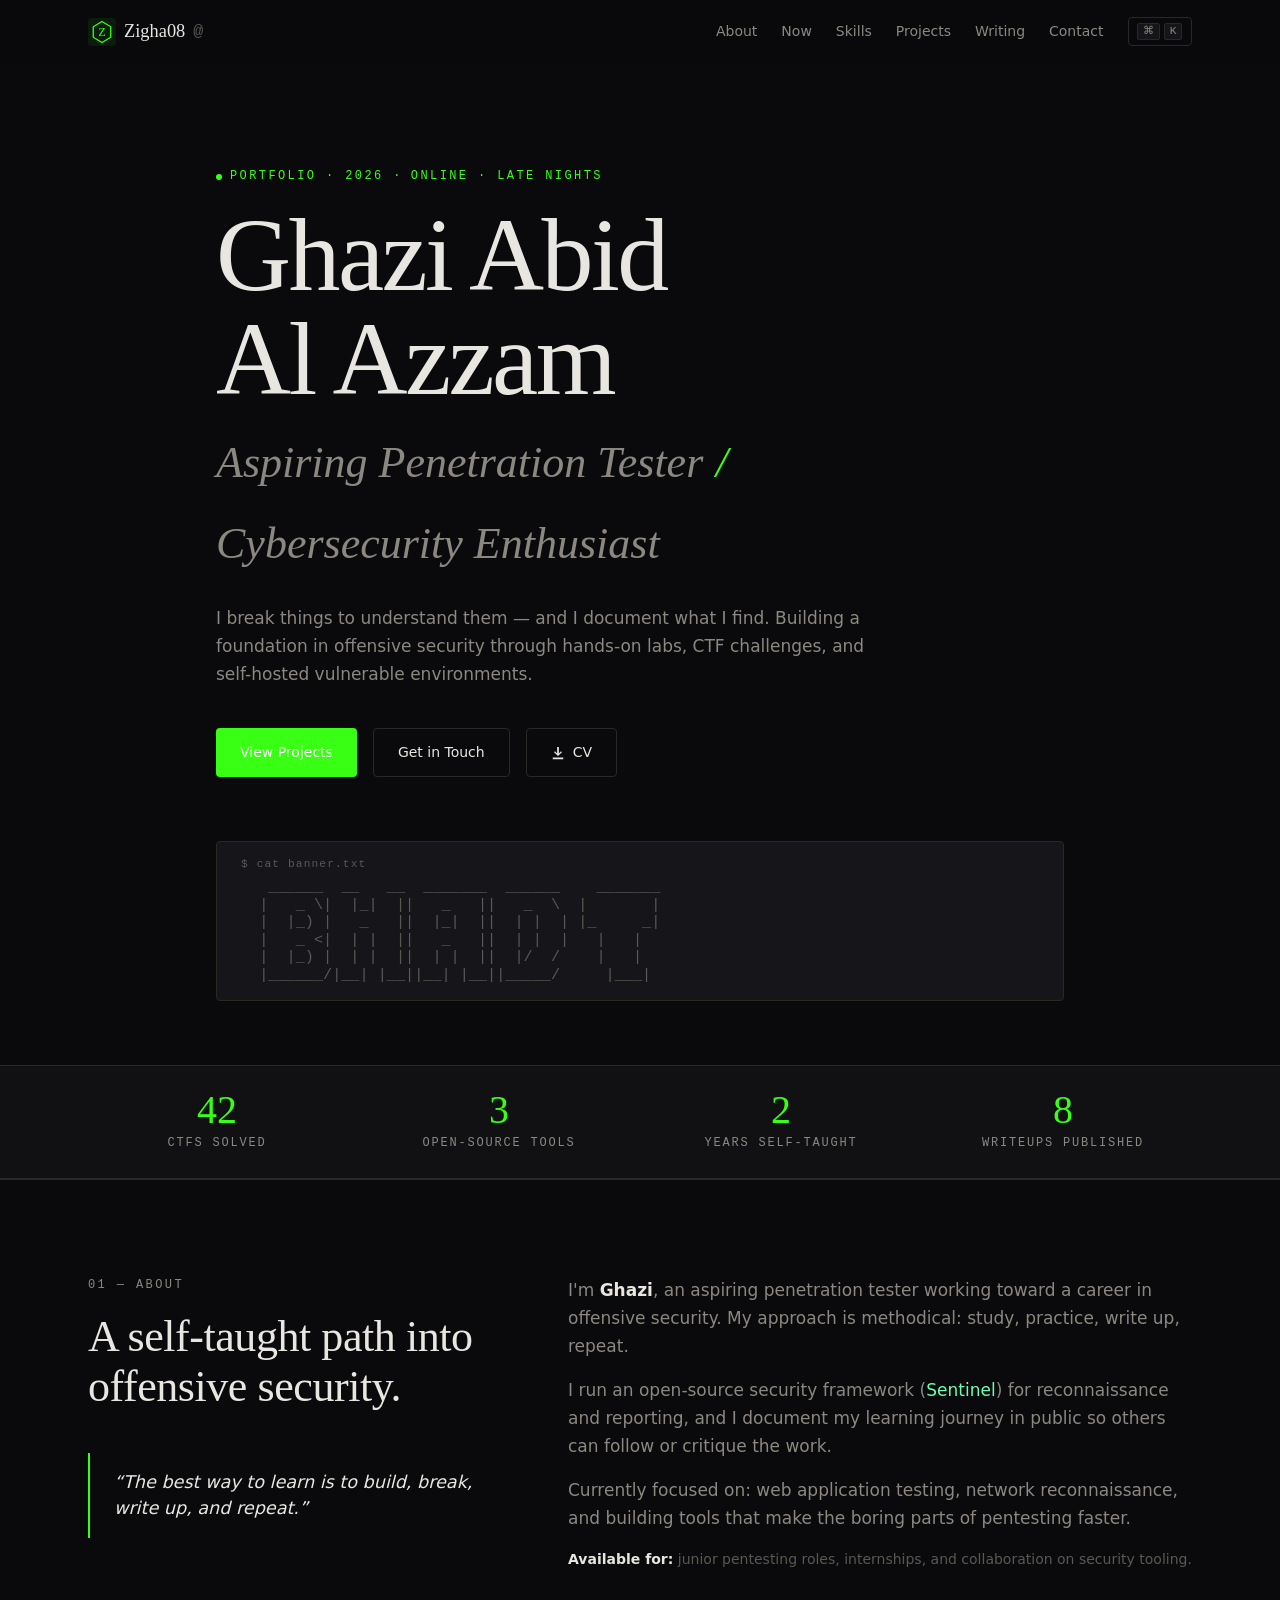
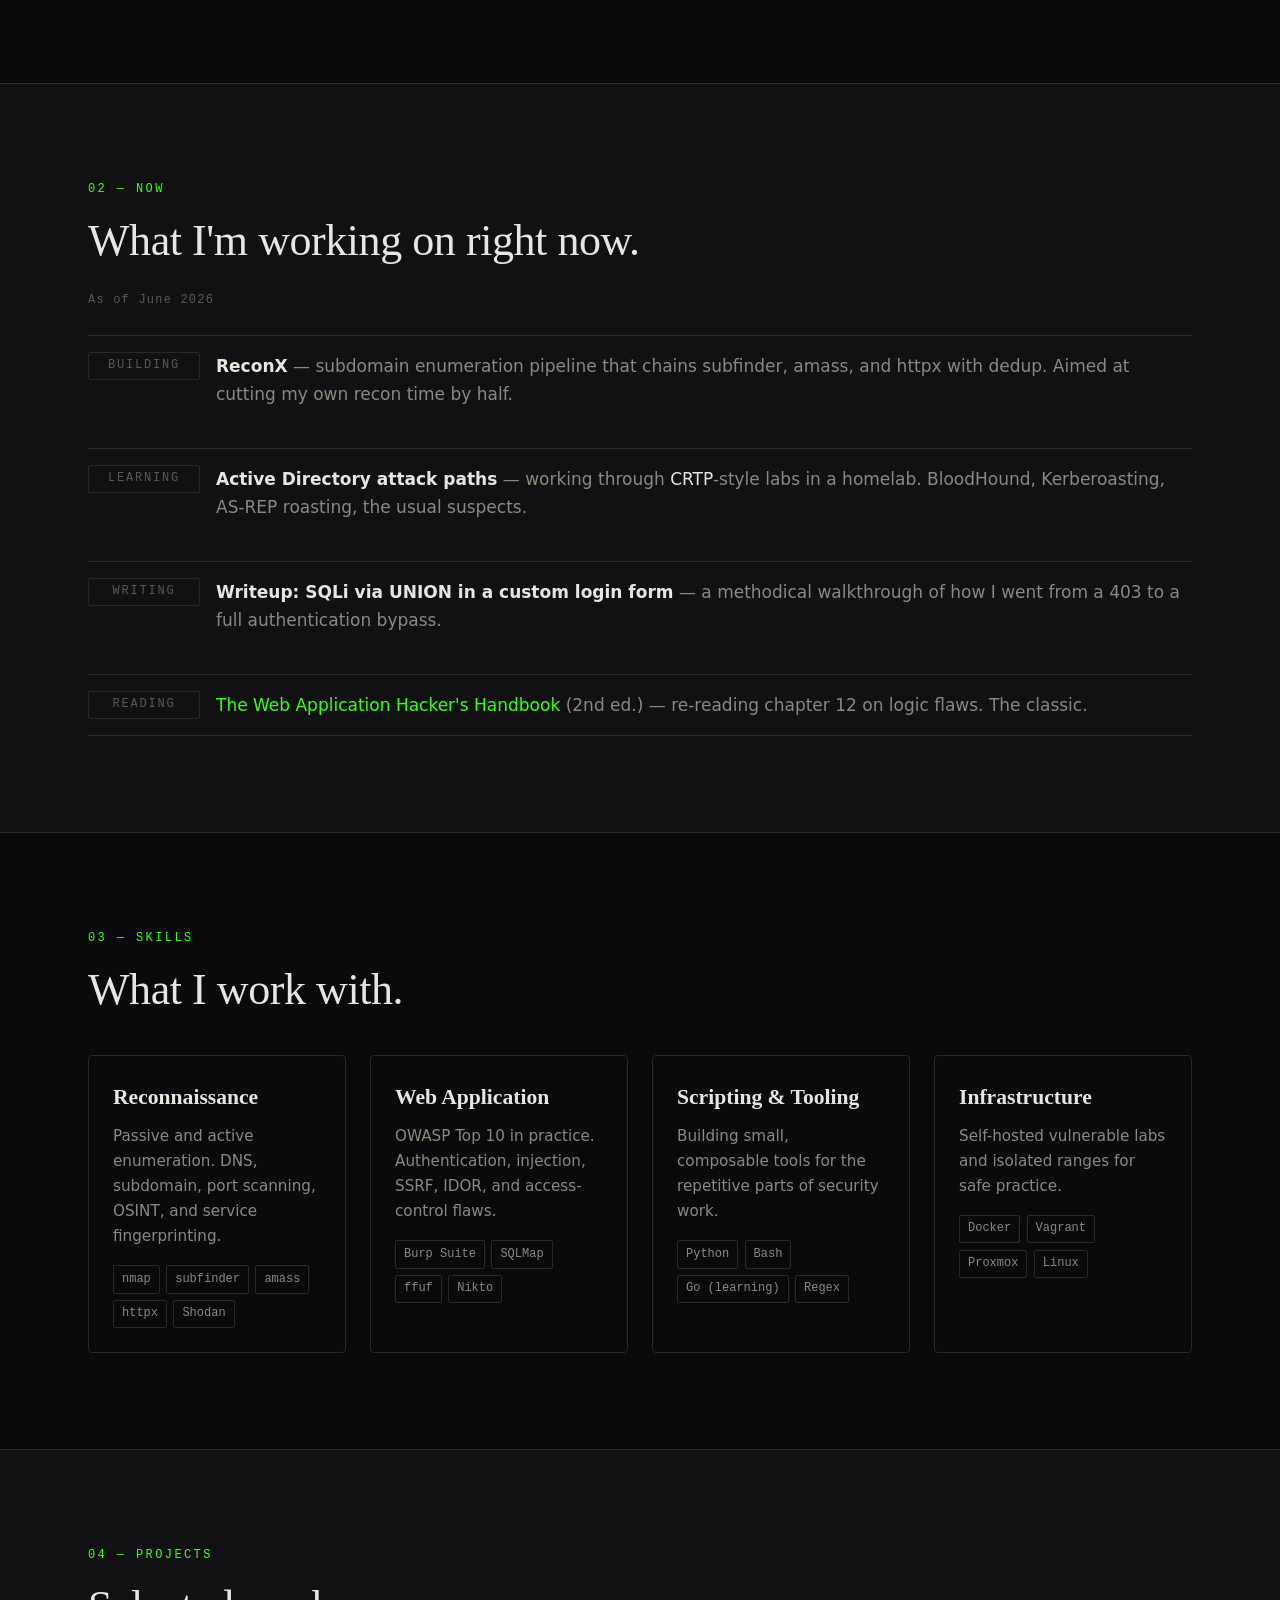
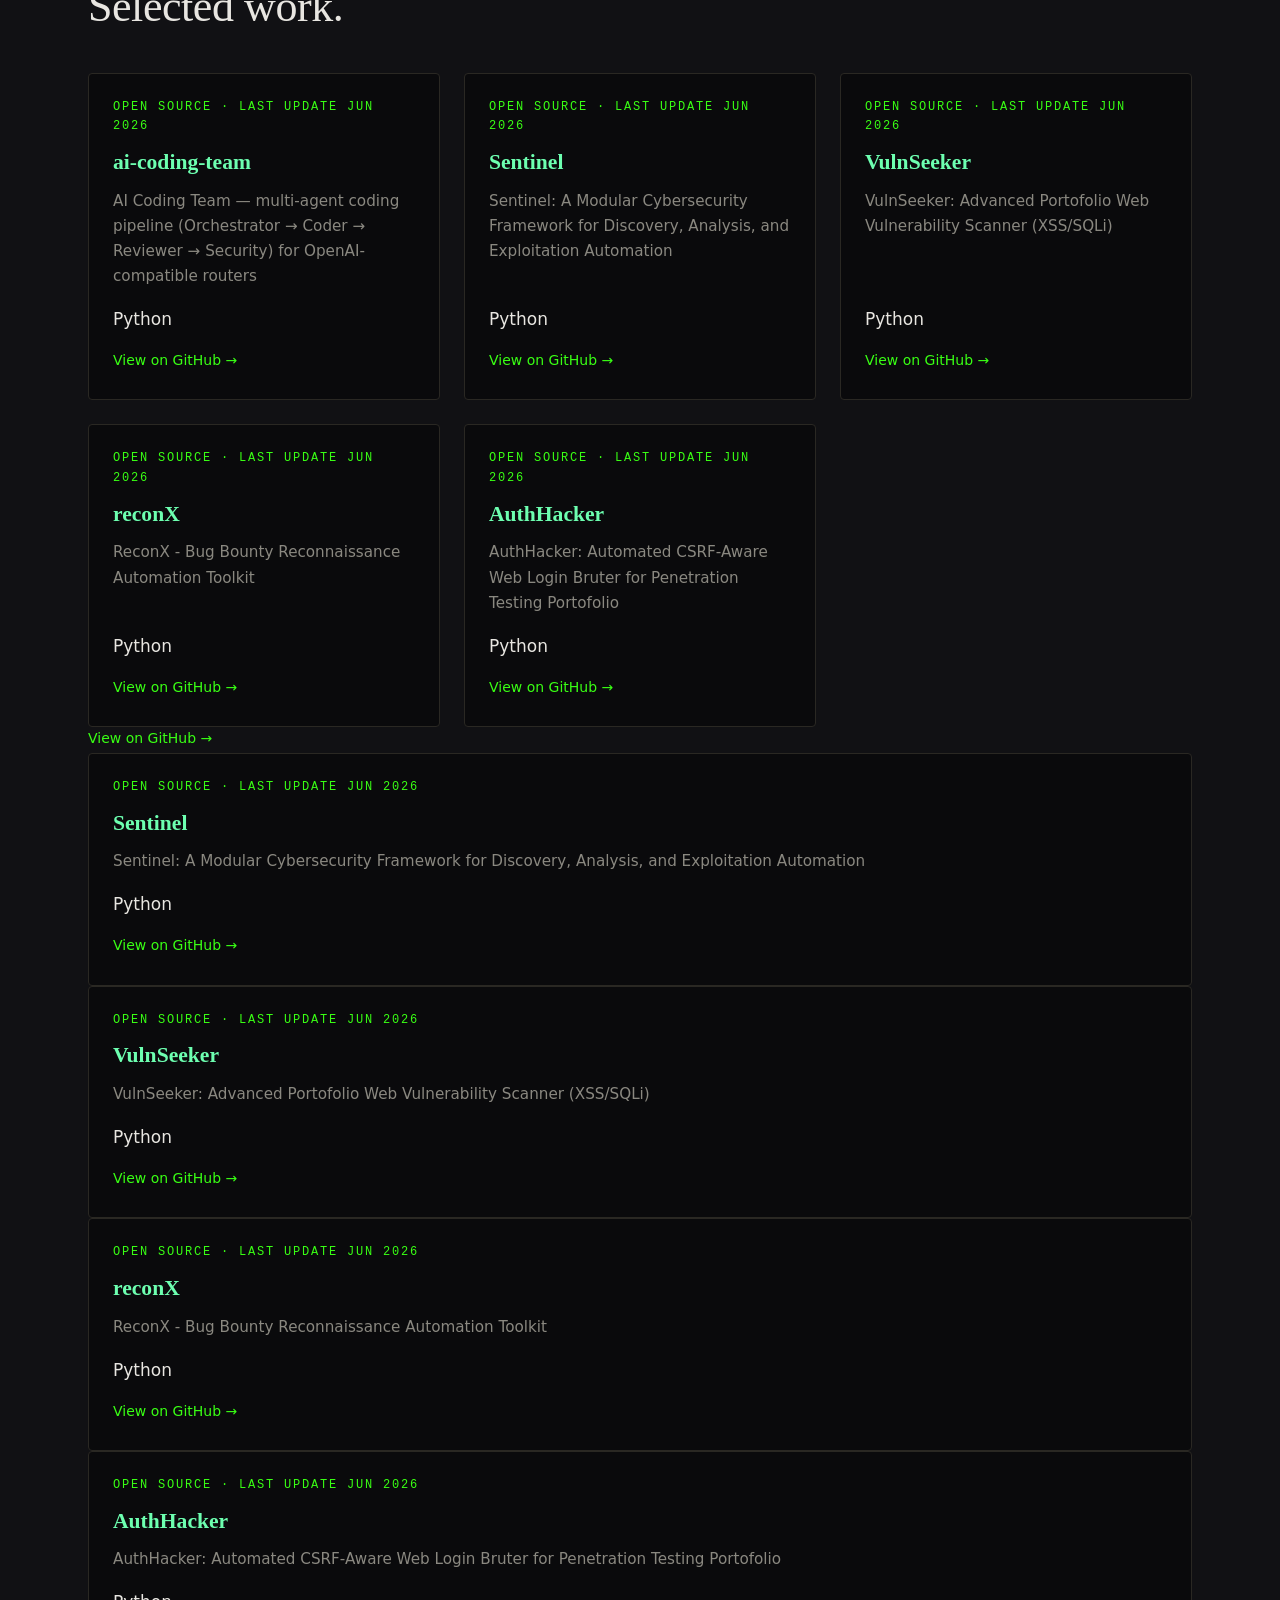
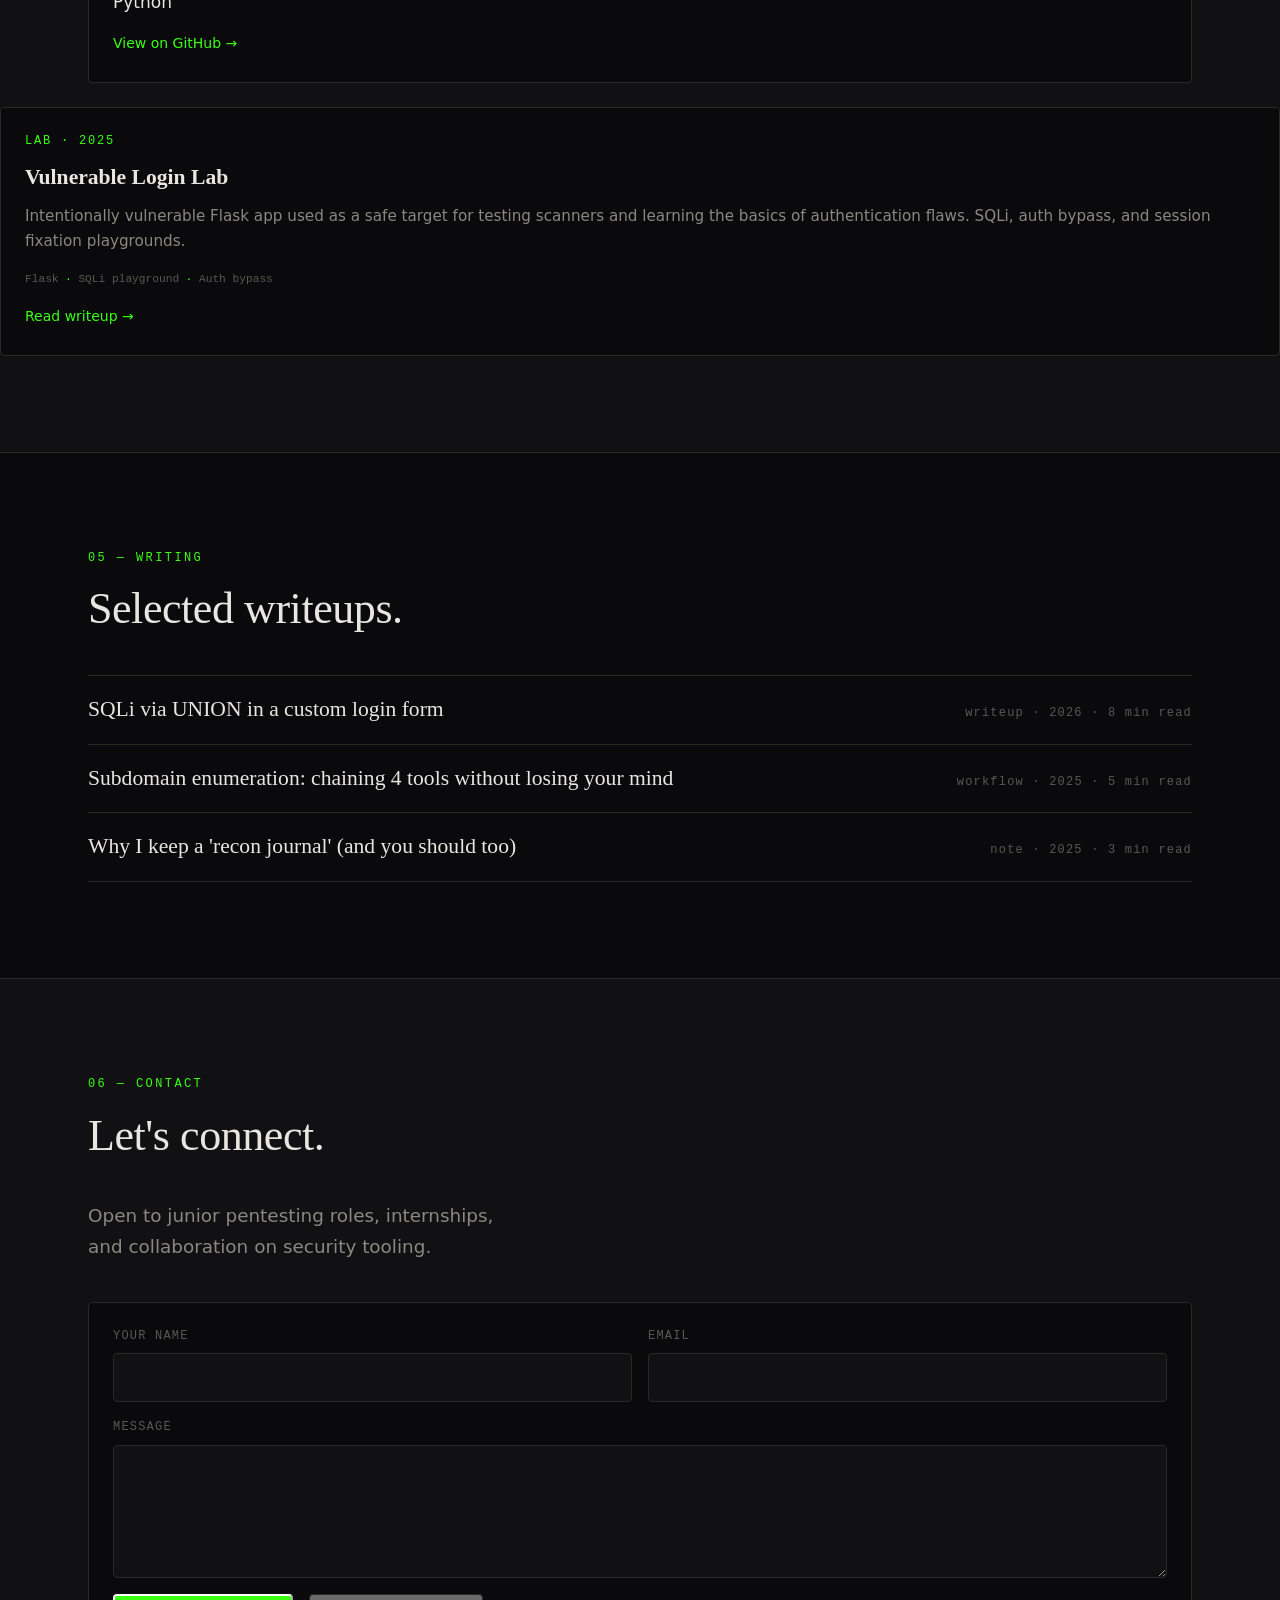
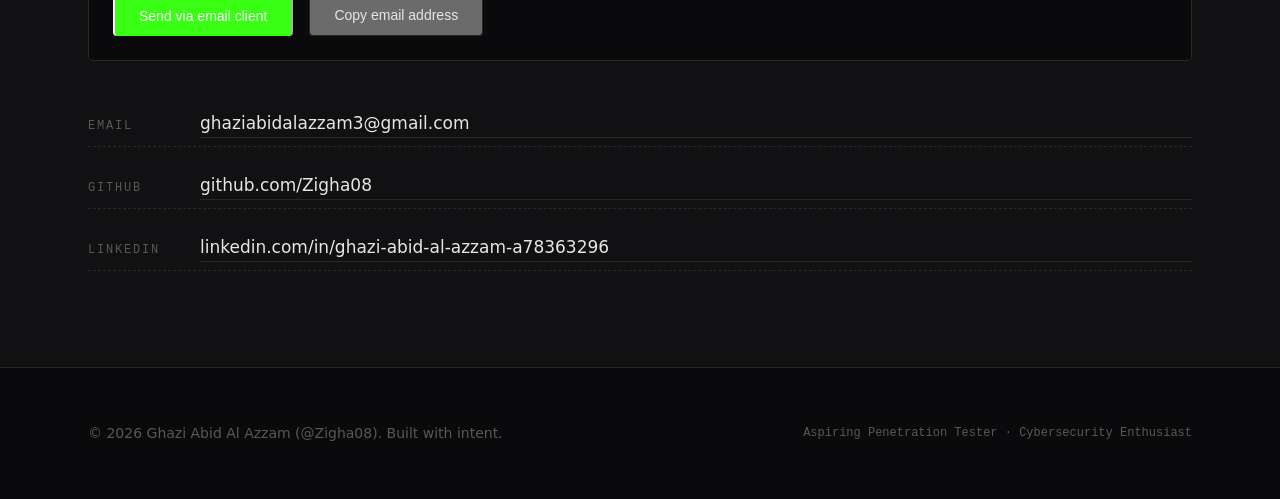
==== index.html @ a48e3f40 "Split projects-grid: GitHub-synced + manual entry for non-GitHub work - Remove duplicate 'AI Coding " ====
<!DOCTYPE html>
<html lang="en">
<head>
  <meta charset="utf-8">
  <meta name="viewport" content="width=device-width,initial-scale=1">
  <meta name="description" content="Ghazi Abid Al Azzam (@Zigha08) — Aspiring Penetration Tester and cybersecurity enthusiast. Portfolio of security projects, writeups, and tools.">
  <meta name="author" content="Ghazi Abid Al Azzam">
  <meta name="theme-color" content="#0a0a0c">
  <meta name="color-scheme" content="dark">

  <!-- Open Graph -->
  <meta property="og:type" content="profile">
  <meta property="og:title" content="Ghazi Abid Al Azzam — Penetration Tester Trainee">
  <meta property="og:description" content="Aspiring Penetration Tester | Cybersecurity Enthusiast. Portfolio of security projects and writeups.">
  <meta property="og:image" content="assets/og-image.svg">
  <meta property="og:url" content="https://zigha08.github.io/">
  <meta property="profile:first_name" content="Ghazi">
  <meta property="profile:last_name" content="Al Azzam">
  <meta property="profile:username" content="Zigha08">

  <!-- Twitter Card -->
  <meta name="twitter:card" content="summary_large_image">
  <meta name="twitter:title" content="Ghazi Abid Al Azzam — Penetration Tester Trainee">
  <meta name="twitter:description" content="Aspiring Penetration Tester | Cybersecurity Enthusiast.">
  <meta name="twitter:image" content="assets/og-image.svg">

  <link rel="canonical" href="https://zigha08.github.io/">
  <link rel="icon" type="image/svg+xml" href="data:image/svg+xml,<svg xmlns='http://www.w3.org/2000/svg' viewBox='0 0 32 32'><rect width='32' height='32' fill='%230a0a0c'/><text x='50%25' y='52%25' dominant-baseline='central' text-anchor='middle' font-family='serif' font-size='24' fill='%2339ff14'>Z</text></svg>">
  <link rel="manifest" href="manifest.json">
  <link rel="alternate" type="application/rss+xml" title="Ghazi Abid Al Azzam" href="https://github.com/Zigha08.atom">

  <title>Ghazi Abid Al Azzam — Penetration Tester Trainee</title>
  <link rel="stylesheet" href="assets/style.css">
  <script src="assets/app.js" defer></script>
</head>
<body>
  <a class="skip-link" href="#main">Skip to main content</a>

  <header class="site-header" id="site-header">
    <div class="container header-inner">
      <a href="#hero" class="brand" aria-label="Home">
        <svg class="brand-mark" viewBox="0 0 32 32" aria-hidden="true" focusable="false">
          <rect width="32" height="32" rx="4" fill="currentColor" opacity="0.08"/>
          <path d="M16 4 L26 10 L26 22 L16 28 L6 22 L6 10 Z" fill="none" stroke="currentColor" stroke-width="1.5"/>
          <text x="16" y="20" text-anchor="middle" font-family="serif" font-size="14" font-weight="500" fill="currentColor">Z</text>
        </svg>
        <span class="brand-name">Zigha08</span>
        <span class="brand-tag" aria-hidden="true">@</span>
      </a>
      <nav class="site-nav" aria-label="Primary">
        <a href="#about">About</a>
        <a href="#now">Now</a>
        <a href="#skills">Skills</a>
        <a href="#projects">Projects</a>
        <a href="#writing">Writing</a>
        <a href="#contact">Contact</a>
      </nav>
      <button class="cmd-k-hint" type="button" aria-label="Open command palette" data-cmdk-trigger>
        <kbd>⌘</kbd><kbd>K</kbd>
        <span class="cmd-k-hint-text">Search</span>
      </button>
    </div>
  </header>

  <main id="main">
    <!-- HERO -->
    <section id="hero" class="hero" aria-labelledby="hero-title">
      <div class="container hero-inner">
        <p class="eyebrow"><span class="eyebrow-dot" aria-hidden="true"></span>Portfolio · 2026 · <span id="greeting-time">online</span></p>
        <h1 id="hero-title" class="hero-title">
          Ghazi Abid<br>Al Azzam
        </h1>
        <p class="hero-sub">
          <span class="hero-sub-line">Aspiring Penetration Tester</span>
          <span class="hero-sub-sep" aria-hidden="true">/</span>
          <span class="hero-sub-line">Cybersecurity Enthusiast</span>
        </p>
        <p class="hero-desc">
          I break things to understand them — and I document what I find.
          Building a foundation in offensive security through hands-on labs,
          CTF challenges, and self-hosted vulnerable environments.
        </p>
        <div class="hero-cta">
          <a class="btn btn-primary" href="#projects">View Projects</a>
          <a class="btn btn-ghost" href="#contact">Get in Touch</a>
          <a class="btn btn-ghost btn-icon" href="assets/ghazi-abid-al-azzam-cv.pdf" download aria-label="Download CV as PDF">
            <svg viewBox="0 0 16 16" width="14" height="14" aria-hidden="true" focusable="false"><path fill="currentColor" d="M8 11.5L3.5 7l1-1L7 8.5V1h2v7.5l2.5-2.5 1 1L8 11.5zM2 13h12v2H2v-2z"/></svg>
            <span>CV</span>
          </a>
        </div>

        <pre class="ascii-banner" aria-hidden="true">   ______  __   __  _______  ______    _______
  |   _ \|  |_|  ||   _   ||   _  \  |       |
  |  |_) |   _   ||  |_|  ||  | |  | |_     _|
  |   _ <|  | |  ||   _   ||  | |  |   |   |
  |  |_) |  | |  ||  | |  ||  |/  /    |   |
  |______/|__| |__||__| |__||_____/     |___|</pre>
      </div>
    </section>

    <!-- STATS BAR -->
    <section class="stats-bar" aria-label="Quick stats">
      <div class="container stats-grid">
        <div class="stat">
          <span class="stat-num" data-count="42">0</span>
          <span class="stat-label">CTFs solved</span>
        </div>
        <div class="stat">
          <span class="stat-num" data-count="3">0</span>
          <span class="stat-label">Open-source tools</span>
        </div>
        <div class="stat">
          <span class="stat-num" data-count="2">0</span>
          <span class="stat-label">Years self-taught</span>
        </div>
        <div class="stat">
          <span class="stat-num" data-count="8">0</span>
          <span class="stat-label">Writeups published</span>
        </div>
      </div>
    </section>

    <!-- ABOUT -->
    <section id="about" class="section" aria-labelledby="about-title">
      <div class="container two-col">
        <div class="col">
          <p class="section-label">01 — About</p>
          <h2 id="about-title" class="section-title">A self-taught path into offensive security.</h2>
          <blockquote class="pull-quote">
            <p>“The best way to learn is to build, break, write up, and repeat.”</p>
          </blockquote>
        </div>
        <div class="col">
          <p>
            I'm <strong>Ghazi</strong>, an aspiring penetration tester working
            toward a career in offensive security. My approach is methodical:
            study, practice, write up, repeat.
          </p>
          <p>
            I run an open-source security framework (<a href="https://github.com/Zigha08" target="_blank" rel="noopener noreferrer">Sentinel</a>)
            for reconnaissance and reporting, and I document my learning journey
            in public so others can follow or critique the work.
          </p>
          <p>
            Currently focused on: web application testing, network
            reconnaissance, and building tools that make the boring parts
            of pentesting faster.
          </p>
          <p class="muted">
            <strong>Available for:</strong> junior pentesting roles,
            internships, and collaboration on security tooling.
          </p>
        </div>
      </div>
    </section>

    <!-- NOW (currently working on) -->
    <section id="now" class="section section-alt" aria-labelledby="now-title">
      <div class="container">
        <p class="section-label">02 — Now</p>
        <h2 id="now-title" class="section-title">What I'm working on right now.</h2>
        <p class="now-as-of">As of <time datetime="2026-06">June 2026</time></p>
        <ul class="now-list">
          <li>
            <span class="now-tag">building</span>
            <div>
              <strong>ReconX</strong> — subdomain enumeration pipeline that chains
              subfinder, amass, and httpx with dedup. Aimed at cutting my own
              recon time by half.
            </div>
          </li>
          <li>
            <span class="now-tag">learning</span>
            <div>
              <strong>Active Directory attack paths</strong> — working through
              <em>CRTP</em>-style labs in a homelab. BloodHound, Kerberoasting,
              AS-REP roasting, the usual suspects.
            </div>
          </li>
          <li>
            <span class="now-tag">writing</span>
            <div>
              <strong>Writeup: SQLi via UNION in a custom login form</strong> —
              a methodical walkthrough of how I went from a 403 to a full
              authentication bypass.
            </div>
          </li>
          <li>
            <span class="now-tag">reading</span>
            <div>
              <em>The Web Application Hacker's Handbook</em> (2nd ed.) —
              re-reading chapter 12 on logic flaws. The classic.
            </div>
          </li>
        </ul>
      </div>
    </section>

    <!-- SKILLS -->
    <section id="skills" class="section" aria-labelledby="skills-title">
      <div class="container">
        <p class="section-label">03 — Skills</p>
        <h2 id="skills-title" class="section-title">What I work with.</h2>
        <div class="skills-grid">
          <article class="skill-card">
            <h3>Reconnaissance</h3>
            <p>Passive and active enumeration. DNS, subdomain, port scanning, OSINT, and service fingerprinting.</p>
            <ul class="tag-list">
              <li>nmap</li><li>subfinder</li><li>amass</li><li>httpx</li><li>Shodan</li>
            </ul>
          </article>
          <article class="skill-card">
            <h3>Web Application</h3>
            <p>OWASP Top 10 in practice. Authentication, injection, SSRF, IDOR, and access-control flaws.</p>
            <ul class="tag-list">
              <li>Burp Suite</li><li>SQLMap</li><li>ffuf</li><li>Nikto</li>
            </ul>
          </article>
          <article class="skill-card">
            <h3>Scripting &amp; Tooling</h3>
            <p>Building small, composable tools for the repetitive parts of security work.</p>
            <ul class="tag-list">
              <li>Python</li><li>Bash</li><li>Go (learning)</li><li>Regex</li>
            </ul>
          </article>
          <article class="skill-card">
            <h3>Infrastructure</h3>
            <p>Self-hosted vulnerable labs and isolated ranges for safe practice.</p>
            <ul class="tag-list">
              <li>Docker</li><li>Vagrant</li><li>Proxmox</li><li>Linux</li>
            </ul>
          </article>
        </div>
      </div>
    </section>

    <!-- PROJECTS -->
    <section id="projects" class="section section-alt" aria-labelledby="projects-title">
      <div class="container">
        <p class="section-label">04 — Projects</p>
        <h2 id="projects-title" class="section-title">Selected work.</h2>
        <div class="projects-grid">
          <article class="project-card">
            <p class="project-tag">Open Source · Last update Jun 2026</p>
            <h3 class="project-title"><a href="https://github.com/Zigha08/ai-coding-team" target="_blank" rel="noopener noreferrer">ai-coding-team</a></h3>
            <p class="project-desc">AI Coding Team — multi-agent coding pipeline (Orchestrator → Coder → Reviewer → Security) for OpenAI-compatible routers</p>
            <div class="project-meta">
              <span class="project-lang">Python</span>
              
              
            </div>
            <div class="project-links">
              <a class="project-link" href="https://github.com/Zigha08/ai-coding-team" target="_blank" rel="noopener noreferrer">View on GitHub →</a>
            </div>
          </article>
          <article class="project-card">
            <p class="project-tag">Open Source · Last update Jun 2026</p>
            <h3 class="project-title"><a href="https://github.com/Zigha08/Sentinel" target="_blank" rel="noopener noreferrer">Sentinel</a></h3>
            <p class="project-desc">Sentinel: A Modular Cybersecurity Framework for Discovery, Analysis, and Exploitation Automation</p>
            <div class="project-meta">
              <span class="project-lang">Python</span>
              
              
            </div>
            <div class="project-links">
              <a class="project-link" href="https://github.com/Zigha08/Sentinel" target="_blank" rel="noopener noreferrer">View on GitHub →</a>
            </div>
          </article>
          <article class="project-card">
            <p class="project-tag">Open Source · Last update Jun 2026</p>
            <h3 class="project-title"><a href="https://github.com/Zigha08/VulnSeeker" target="_blank" rel="noopener noreferrer">VulnSeeker</a></h3>
            <p class="project-desc">VulnSeeker: Advanced Portofolio Web Vulnerability Scanner (XSS/SQLi)</p>
            <div class="project-meta">
              <span class="project-lang">Python</span>
              
              
            </div>
            <div class="project-links">
              <a class="project-link" href="https://github.com/Zigha08/VulnSeeker" target="_blank" rel="noopener noreferrer">View on GitHub →</a>
            </div>
          </article>
          <article class="project-card">
            <p class="project-tag">Open Source · Last update Jun 2026</p>
            <h3 class="project-title"><a href="https://github.com/Zigha08/reconX" target="_blank" rel="noopener noreferrer">reconX</a></h3>
            <p class="project-desc">ReconX - Bug Bounty Reconnaissance Automation Toolkit</p>
            <div class="project-meta">
              <span class="project-lang">Python</span>
              
              
            </div>
            <div class="project-links">
              <a class="project-link" href="https://github.com/Zigha08/reconX" target="_blank" rel="noopener noreferrer">View on GitHub →</a>
            </div>
          </article>
          <article class="project-card">
            <p class="project-tag">Open Source · Last update Jun 2026</p>
            <h3 class="project-title"><a href="https://github.com/Zigha08/AuthHacker" target="_blank" rel="noopener noreferrer">AuthHacker</a></h3>
            <p class="project-desc">AuthHacker: Automated CSRF-Aware Web Login Bruter for Penetration Testing Portofolio</p>
            <div class="project-meta">
              <span class="project-lang">Python</span>
              
              
            </div>
            <div class="project-links">
              <a class="project-link" href="https://github.com/Zigha08/AuthHacker" target="_blank" rel="noopener noreferrer">View on GitHub →</a>
            </div>
          </article>
        </div>
            <div class="project-links">
              <a class="project-link" href="https://github.com/Zigha08/ai-coding-team" target="_blank" rel="noopener noreferrer">View on GitHub →</a>
            </div>
          </article>
          <article class="project-card">
            <p class="project-tag">Open Source · Last update Jun 2026</p>
            <h3 class="project-title"><a href="https://github.com/Zigha08/Sentinel" target="_blank" rel="noopener noreferrer">Sentinel</a></h3>
            <p class="project-desc">Sentinel: A Modular Cybersecurity Framework for Discovery, Analysis, and Exploitation Automation</p>
            <div class="project-meta">
              <span class="project-lang">Python</span>
              
              
            </div>
            <div class="project-links">
              <a class="project-link" href="https://github.com/Zigha08/Sentinel" target="_blank" rel="noopener noreferrer">View on GitHub →</a>
            </div>
          </article>
          <article class="project-card">
            <p class="project-tag">Open Source · Last update Jun 2026</p>
            <h3 class="project-title"><a href="https://github.com/Zigha08/VulnSeeker" target="_blank" rel="noopener noreferrer">VulnSeeker</a></h3>
            <p class="project-desc">VulnSeeker: Advanced Portofolio Web Vulnerability Scanner (XSS/SQLi)</p>
            <div class="project-meta">
              <span class="project-lang">Python</span>
              
              
            </div>
            <div class="project-links">
              <a class="project-link" href="https://github.com/Zigha08/VulnSeeker" target="_blank" rel="noopener noreferrer">View on GitHub →</a>
            </div>
          </article>
          <article class="project-card">
            <p class="project-tag">Open Source · Last update Jun 2026</p>
            <h3 class="project-title"><a href="https://github.com/Zigha08/reconX" target="_blank" rel="noopener noreferrer">reconX</a></h3>
            <p class="project-desc">ReconX - Bug Bounty Reconnaissance Automation Toolkit</p>
            <div class="project-meta">
              <span class="project-lang">Python</span>
              
              
            </div>
            <div class="project-links">
              <a class="project-link" href="https://github.com/Zigha08/reconX" target="_blank" rel="noopener noreferrer">View on GitHub →</a>
            </div>
          </article>
          <article class="project-card">
            <p class="project-tag">Open Source · Last update Jun 2026</p>
            <h3 class="project-title"><a href="https://github.com/Zigha08/AuthHacker" target="_blank" rel="noopener noreferrer">AuthHacker</a></h3>
            <p class="project-desc">AuthHacker: Automated CSRF-Aware Web Login Bruter for Penetration Testing Portofolio</p>
            <div class="project-meta">
              <span class="project-lang">Python</span>
              
              
            </div>
            <div class="project-links">
              <a class="project-link" href="https://github.com/Zigha08/AuthHacker" target="_blank" rel="noopener noreferrer">View on GitHub →</a>
            </div>
          </article>
        </div>
        <!--MANUAL-CARDS-START
        Cards below this marker are NOT touched by the sync-repos workflow.
        Use them for non-GitHub work (local labs, CTF writeups, etc).
        Sync script patches only the <div class="projects-grid"> above.
        MANUAL-CARDS-END-->
        <div class="projects-grid projects-grid-manual" aria-label="Non-GitHub projects">
          <article class="project-card project-card-manual">
            <p class="project-tag">Lab · 2025</p>
            <h3 class="project-title">Vulnerable Login Lab</h3>
            <p class="project-desc">Intentionally vulnerable Flask app used as a safe target for testing scanners and learning the basics of authentication flaws. SQLi, auth bypass, and session fixation playgrounds.</p>
            <ul class="project-meta">
              <li>Flask</li><li>SQLi playground</li><li>Auth bypass</li>
            </ul>
            <div class="project-links">
              <a href="writing/sqli-union-login.html">Read writeup →</a>
            </div>
          </article>
        </div>
      </div>
    </section>

    <!-- WRITING -->
    <section id="writing" class="section" aria-labelledby="writing-title">
      <div class="container">
        <p class="section-label">05 — Writing</p>
        <h2 id="writing-title" class="section-title">Selected writeups.</h2>
        <ul class="writing-list">
          <li>
            <a href="writing/sqli-union-login.html">
              <span class="writing-title">SQLi via UNION in a custom login form</span>
              <span class="writing-meta">writeup · 2026 · 8 min read</span>
            </a>
          </li>
          <li>
            <a href="https://github.com/Zigha08" target="_blank" rel="noopener noreferrer">
              <span class="writing-title">Subdomain enumeration: chaining 4 tools without losing your mind</span>
              <span class="writing-meta">workflow · 2025 · 5 min read</span>
            </a>
          </li>
          <li>
            <a href="https://github.com/Zigha08" target="_blank" rel="noopener noreferrer">
              <span class="writing-title">Why I keep a 'recon journal' (and you should too)</span>
              <span class="writing-meta">note · 2025 · 3 min read</span>
            </a>
          </li>
        </ul>
      </div>
    </section>

    <!-- CONTACT -->
    <section id="contact" class="section section-alt section-contact" aria-labelledby="contact-title">
      <div class="container">
        <p class="section-label">06 — Contact</p>
        <h2 id="contact-title" class="section-title">Let's connect.</h2>
        <p class="contact-lead">
          Open to junior pentesting roles, internships, and collaboration
          on security tooling.
        </p>
        <form class="contact-form" id="contact-form" novalidate aria-label="Contact form">
          <div class="form-row">
            <label>
              <span>Your name</span>
              <input name="name" type="text" required maxlength="80" autocomplete="name" aria-required="true">
            </label>
            <label>
              <span>Email</span>
              <input name="email" type="email" required maxlength="120" autocomplete="email" aria-required="true">
            </label>
          </div>
          <label>
            <span>Message</span>
            <textarea name="message" required rows="4" maxlength="2000" aria-required="true"></textarea>
          </label>
          <div class="form-actions">
            <button type="submit" class="btn btn-primary">Send via email client</button>
            <button type="button" class="btn btn-ghost" data-copy-email>Copy email address</button>
            <span class="form-msg" id="form-msg" role="status" aria-live="polite"></span>
          </div>
        </form>
        <ul class="contact-list">
          <li>
            <span class="contact-key">Email</span>
            <a href="mailto:ghaziabidalazzam3@gmail.com" id="contact-email">ghaziabidalazzam3@gmail.com</a>
          </li>
          <li>
            <span class="contact-key">GitHub</span>
            <a href="https://github.com/Zigha08" target="_blank" rel="noopener noreferrer">github.com/Zigha08</a>
          </li>
          <li>
            <span class="contact-key">LinkedIn</span>
            <a href="https://linkedin.com/in/ghazi-abid-al-azzam-a78363296" target="_blank" rel="noopener noreferrer">linkedin.com/in/ghazi-abid-al-azzam-a78363296</a>
          </li>
        </ul>
      </div>
    </section>
  </main>

  <footer class="site-footer">
    <div class="container footer-inner">
      <p>© <span id="year">2026</span> Ghazi Abid Al Azzam (@Zigha08). Built with intent.</p>
      <p class="footer-meta">Aspiring Penetration Tester · Cybersecurity Enthusiast</p>
    </div>
  </footer>

  <!-- Command palette (Cmd/Ctrl+K) -->
  <div class="cmdk" id="cmdk" hidden role="dialog" aria-modal="true" aria-label="Command palette">
    <div class="cmdk-backdrop" data-cmdk-close></div>
    <div class="cmdk-panel">
      <input type="search" class="cmdk-input" id="cmdk-input" placeholder="Type a command, search, or jump to a section…" aria-label="Command palette input" autocomplete="off" spellcheck="false">
      <ul class="cmdk-list" id="cmdk-list" role="listbox"></ul>
      <div class="cmdk-footer">
        <span><kbd>↑</kbd><kbd>↓</kbd> navigate</span>
        <span><kbd>↵</kbd> select</span>
        <span><kbd>esc</kbd> close</span>
      </div>
    </div>
  </div>
</body>
</html>
---- assets/style.css ----
/* ============================================================
   Design tokens — change here, change everywhere
   ============================================================ */
:root {
  /* Color: dark canvas + dual-accent pentester aesthetic */
  --c-bg: #0a0a0c;
  --c-bg-alt: #111114;
  --c-bg-elev: #16161a;
  --c-fg: #e8e6e1;
  --c-fg-muted: #8a8880;
  --c-fg-dim: #5a5852;
  --c-border: #2a2823;
  --c-border-strong: #3a3832;
  /* Dual accent: acid green = primary action, blood red = warning/critical */
  --c-accent: #39ff14;        /* acid green — primary */
  --c-accent-soft: #2ecc40;
  --c-accent-dim: #1a7a0a;
  --c-accent-tint: #39ff1422;
  --c-danger: #ff3860;        /* blood red — secondary */
  --c-danger-soft: #cc0033;
  --c-link: #6dffb0;
  --c-focus: #ffd166;
  --c-success: #39ff14;
  --c-warn: #fbbf24;
  --c-error: #ff3860;

  /* Typography: editorial serif display + system sans */
  --font-display: "Cormorant Garamond", "Playfair Display", "Times New Roman", Georgia, serif;
  --font-body: -apple-system, BlinkMacSystemFont, "Segoe UI", system-ui, Roboto, "Helvetica Neue", Arial, sans-serif;
  --font-mono: "JetBrains Mono", "Fira Code", "SF Mono", Consolas, "Liberation Mono", monospace;

  /* Fluid type */
  --fs-display: clamp(2.75rem, 7vw + 1rem, 6.5rem);
  --fs-h2: clamp(1.75rem, 3vw + 1rem, 2.75rem);
  --fs-h3: clamp(1.15rem, 0.8vw + 1rem, 1.35rem);
  --fs-body: clamp(1rem, 0.2vw + 0.95rem, 1.0625rem);
  --fs-small: 0.875rem;
  --fs-eyebrow: 0.75rem;

  /* Spacing */
  --sp-1: 0.5rem;
  --sp-2: 1rem;
  --sp-3: 1.5rem;
  --sp-4: 2.5rem;
  --sp-5: 4rem;
  --sp-6: 6rem;
  --sp-7: 8rem;

  /* Layout */
  --container-max: 72rem;
  --radius: 4px;
  --radius-lg: 8px;

  /* Motion */
  --ease: cubic-bezier(0.2, 0.6, 0.2, 1);
  --ease-out: cubic-bezier(0.16, 1, 0.3, 1);
  --dur-fast: 150ms;
  --dur: 300ms;
  --dur-slow: 600ms;

  /* Z-index scale */
  --z-header: 10;
  --z-cmdk: 100;
  --z-skiplink: 200;
}

:root { color-scheme: dark; }

/* Respect reduced motion */
@media (prefers-reduced-motion: reduce) {
  *, *::before, *::after {
    animation-duration: 0.01ms !important;
    transition-duration: 0.01ms !important;
    scroll-behavior: auto !important;
  }
}

/* ============================================================
   Reset & base
   ============================================================ */
*, *::before, *::after { box-sizing: border-box; }
html { -webkit-text-size-adjust: 100%; scroll-behavior: smooth; }
body {
  margin: 0;
  font-family: var(--font-body);
  font-size: var(--fs-body);
  line-height: 1.65;
  color: var(--c-fg);
  background: var(--c-bg);
  background-image: url("data:image/svg+xml;utf8,<svg xmlns='http://www.w3.org/2000/svg' width='180' height='180'><filter id='n'><feTurbulence type='fractalNoise' baseFrequency='0.85' numOctaves='2' stitchTiles='stitch'/><feColorMatrix values='0 0 0 0 0  0 0 0 0 0  0 0 0 0 0  0 0 0 0.05 0'/></filter><rect width='100%25' height='100%25' filter='url(%23n)'/></svg>");
  background-repeat: repeat;
  -webkit-font-smoothing: antialiased;
  text-rendering: optimizeLegibility;
}

img, svg { max-width: 100%; display: block; }
a { color: var(--c-link); text-decoration: none; border-bottom: 1px solid transparent; transition: border-color var(--dur) var(--ease), color var(--dur) var(--ease); }
a:hover { border-bottom-color: currentColor; }

:focus-visible {
  outline: 2px solid var(--c-focus);
  outline-offset: 3px;
  border-radius: 2px;
}
:focus:not(:focus-visible) { outline: 0; }

.skip-link {
  position: absolute;
  top: -100px;
  left: 1rem;
  background: var(--c-accent);
  color: white;
  padding: 0.5rem 1rem;
  border-radius: var(--radius);
  z-index: var(--z-skiplink);
  border-bottom: 0;
}
.skip-link:focus { top: 1rem; }

.container { width: 100%; max-width: var(--container-max); margin: 0 auto; padding: 0 var(--sp-3); }

::selection { background: var(--c-accent); color: white; }

/* ============================================================
   Header / nav
   ============================================================ */
.site-header {
  position: sticky;
  top: 0;
  z-index: var(--z-header);
  background: color-mix(in srgb, var(--c-bg) 85%, transparent);
  backdrop-filter: blur(10px) saturate(140%);
  -webkit-backdrop-filter: blur(10px) saturate(140%);
  border-bottom: 1px solid transparent;
  transition: border-color var(--dur) var(--ease), background var(--dur) var(--ease);
}
.site-header[data-scrolled="true"] {
  border-bottom-color: var(--c-border);
  background: color-mix(in srgb, var(--c-bg) 92%, transparent);
}
.header-inner { display: flex; align-items: center; gap: var(--sp-3); padding: var(--sp-2) var(--sp-3); }
.brand { display: inline-flex; align-items: center; gap: 0.5rem; font-family: var(--font-display); font-size: 1.15rem; color: var(--c-fg); border-bottom: 0; }
.brand-mark { width: 28px; height: 28px; color: var(--c-accent); transition: transform var(--dur) var(--ease); }
.brand:hover .brand-mark { transform: rotate(-8deg); }
.brand-tag { color: var(--c-fg-dim); font-family: var(--font-mono); font-size: 0.9em; }
.site-nav { display: flex; gap: var(--sp-3); font-size: var(--fs-small); margin-left: auto; }
.site-nav a { color: var(--c-fg-muted); border-bottom: 0; position: relative; padding: 0.25rem 0; }
.site-nav a::after {
  content: ""; position: absolute; left: 0; bottom: 0;
  width: 0; height: 1px; background: var(--c-accent);
  transition: width var(--dur) var(--ease-out);
}
.site-nav a:hover { color: var(--c-fg); }
.site-nav a:hover::after, .site-nav a:focus-visible::after { width: 100%; }

.cmd-k-hint {
  display: inline-flex; align-items: center; gap: 0.25rem;
  font-family: var(--font-mono); font-size: 0.75rem;
  background: transparent; color: var(--c-fg-muted);
  border: 1px solid var(--c-border); border-radius: var(--radius);
  padding: 0.3rem 0.55rem; cursor: pointer;
  transition: color var(--dur) var(--ease), border-color var(--dur) var(--ease);
}
.cmd-k-hint:hover { color: var(--c-fg); border-color: var(--c-border-strong); }
.cmd-k-hint kbd {
  font-family: inherit; font-size: 0.7rem;
  background: var(--c-bg-elev); border: 1px solid var(--c-border);
  border-radius: 2px; padding: 0 0.3rem; line-height: 1.4;
}
.cmd-k-hint-text { margin-left: 0.25rem; }

@media (max-width: 760px) {
  .site-nav { display: none; }
  .cmd-k-hint { margin-left: auto; }
}
@media (min-width: 761px) {
  .cmd-k-hint-text { display: none; }
}

/* ============================================================
   Hero
   ============================================================ */
.hero { padding: var(--sp-6) 0 var(--sp-5); position: relative; }
.hero-inner { max-width: 56rem; }
.eyebrow {
  font-family: var(--font-mono);
  font-size: var(--fs-eyebrow);
  letter-spacing: 0.2em;
  text-transform: uppercase;
  color: var(--c-accent);
  margin: 0 0 var(--sp-2);
  display: inline-flex; align-items: center; gap: 0.5rem;
}
.eyebrow-dot {
  display: inline-block; width: 6px; height: 6px; border-radius: 50%;
  background: var(--c-success);
  box-shadow: 0 0 0 0 color-mix(in srgb, var(--c-success) 60%, transparent);
  animation: pulse 2.4s var(--ease) infinite;
}
@keyframes pulse {
  0% { box-shadow: 0 0 0 0 color-mix(in srgb, var(--c-success) 60%, transparent); }
  70% { box-shadow: 0 0 0 8px color-mix(in srgb, var(--c-success) 0%, transparent); }
  100% { box-shadow: 0 0 0 0 color-mix(in srgb, var(--c-success) 0%, transparent); }
}
.hero-title {
  font-family: var(--font-display);
  font-size: var(--fs-display);
  line-height: 1.0;
  font-weight: 500;
  letter-spacing: -0.025em;
  margin: 0 0 var(--sp-2);
  color: var(--c-fg);
  animation: fadeUp 800ms var(--ease-out) 100ms both;
}
.hero-sub {
  font-family: var(--font-display);
  font-size: var(--fs-h2);
  font-style: italic;
  color: var(--c-fg-muted);
  margin: 0 0 var(--sp-3);
  display: flex; flex-wrap: wrap; align-items: baseline; gap: 0.5rem;
  animation: fadeUp 800ms var(--ease-out) 250ms both;
}
.hero-sub-sep { color: var(--c-accent); padding: 0 0.1em; }
.hero-desc {
  max-width: 42rem;
  color: var(--c-fg-muted);
  font-size: var(--fs-body);
  margin: 0 0 var(--sp-4);
  animation: fadeUp 800ms var(--ease-out) 400ms both;
}
.hero-cta {
  display: flex; gap: var(--sp-2); flex-wrap: wrap;
  animation: fadeUp 800ms var(--ease-out) 550ms both;
}
.btn {
  display: inline-flex; align-items: center; gap: 0.5rem;
  padding: 0.75rem 1.5rem;
  border-radius: var(--radius);
  font-size: var(--fs-small);
  font-weight: 500;
  border-bottom: 0;
  transition: transform var(--dur) var(--ease), background var(--dur) var(--ease), color var(--dur) var(--ease), border-color var(--dur) var(--ease);
}
.btn-primary { background: var(--c-accent); color: white; }
.btn-primary:hover { background: var(--c-accent-soft); transform: translateY(-1px); box-shadow: 0 4px 16px -4px var(--c-accent-tint); }
.btn-ghost { border: 1px solid var(--c-border); color: var(--c-fg); }
.btn-ghost:hover { border-color: var(--c-accent); color: var(--c-accent); }
.btn-icon svg { display: inline-block; }

.ascii-banner {
  font-family: var(--font-mono);
  font-size: clamp(0.6rem, 1.2vw + 0.2rem, 0.95rem);
  line-height: 1.15;
  color: var(--c-fg-dim);
  margin: var(--sp-5) 0 0;
  padding: var(--sp-2) var(--sp-3);
  border: 1px solid var(--c-border);
  border-radius: var(--radius);
  background: var(--c-bg-elev);
  overflow-x: auto;
  white-space: pre;
  animation: fadeUp 800ms var(--ease-out) 700ms both;
}
.ascii-banner::before {
  content: "$ cat banner.txt";
  display: block; font-size: 0.7rem; color: var(--c-fg-dim);
  margin-bottom: 0.5rem; letter-spacing: 0.1em;
}

@keyframes fadeUp {
  from { opacity: 0; transform: translateY(12px); }
  to { opacity: 1; transform: none; }
}

/* ============================================================
   Stats bar
   ============================================================ */
.stats-bar {
  border-top: 1px solid var(--c-border);
  border-bottom: 1px solid var(--c-border);
  background: var(--c-bg-alt);
  padding: var(--sp-3) 0;
}
.stats-grid {
  display: grid;
  grid-template-columns: repeat(auto-fit, minmax(140px, 1fr));
  gap: var(--sp-3);
  text-align: center;
}
.stat { display: flex; flex-direction: column; gap: 0.25rem; }
.stat-num {
  font-family: var(--font-display);
  font-size: clamp(1.75rem, 3vw + 0.5rem, 2.5rem);
  line-height: 1;
  color: var(--c-accent);
  font-weight: 500;
  font-variant-numeric: tabular-nums;
}
.stat-label {
  font-family: var(--font-mono);
  font-size: var(--fs-eyebrow);
  letter-spacing: 0.15em;
  text-transform: uppercase;
  color: var(--c-fg-muted);
}

/* ============================================================
   Generic section
   ============================================================ */
.section { padding: var(--sp-6) 0; border-top: 1px solid var(--c-border); }
.section-alt { background: var(--c-bg-alt); }
.section-label {
  font-family: var(--font-mono);
  font-size: var(--fs-eyebrow);
  letter-spacing: 0.2em;
  text-transform: uppercase;
  color: var(--c-accent);
  margin: 0 0 var(--sp-2);
}
.section-title {
  font-family: var(--font-display);
  font-size: var(--fs-h2);
  line-height: 1.15;
  font-weight: 500;
  letter-spacing: -0.01em;
  margin: 0 0 var(--sp-4);
  color: var(--c-fg);
  max-width: 32ch;
}
.two-col { display: grid; grid-template-columns: 1fr 1.5fr; gap: var(--sp-5); align-items: start; }
.two-col p { margin: 0 0 var(--sp-2); color: var(--c-fg-muted); }
.two-col p strong { color: var(--c-fg); font-weight: 600; }
.two-col p.muted { color: var(--c-fg-dim); font-size: var(--fs-small); }

.pull-quote {
  margin: var(--sp-3) 0 0;
  padding: var(--sp-2) 0 var(--sp-2) var(--sp-3);
  border-left: 2px solid var(--c-accent);
  font-style: italic;
  color: var(--c-fg);
}
.pull-quote p { margin: 0; font-size: 1.1rem; line-height: 1.5; color: var(--c-fg); }

@media (max-width: 720px) {
  .two-col { grid-template-columns: 1fr; gap: var(--sp-3); }
}

/* ============================================================
   Now (currently working on)
   ============================================================ */
.now-as-of {
  font-family: var(--font-mono);
  font-size: var(--fs-eyebrow);
  color: var(--c-fg-dim);
  letter-spacing: 0.1em;
  margin: -1rem 0 var(--sp-3);
}
.now-list { list-style: none; padding: 0; margin: 0; display: grid; gap: var(--sp-3); }
.now-list li {
  display: grid;
  grid-template-columns: 7rem 1fr;
  gap: var(--sp-2);
  padding: var(--sp-2) 0;
  border-top: 1px solid var(--c-border);
}
.now-list li:last-child { border-bottom: 1px solid var(--c-border); }
.now-tag {
  font-family: var(--font-mono);
  font-size: var(--fs-eyebrow);
  letter-spacing: 0.15em;
  text-transform: uppercase;
  color: var(--c-fg-dim);
  padding: 0.2rem 0.5rem;
  border: 1px solid var(--c-border);
  border-radius: 2px;
  text-align: center;
  align-self: start;
  height: max-content;
}
.now-list strong { color: var(--c-fg); font-weight: 600; }
.now-list em { color: var(--c-accent); font-style: normal; }
.now-list li > div { color: var(--c-fg-muted); }
.now-list li > div strong + * { color: var(--c-fg); }
@media (max-width: 540px) {
  .now-list li { grid-template-columns: 1fr; }
}

/* ============================================================
   Skills grid
   ============================================================ */
.skills-grid {
  display: grid;
  grid-template-columns: repeat(auto-fit, minmax(240px, 1fr));
  gap: var(--sp-3);
  margin-top: var(--sp-3);
}
.skill-card {
  background: var(--c-bg);
  border: 1px solid var(--c-border);
  border-radius: var(--radius);
  padding: var(--sp-3);
  transition: border-color var(--dur) var(--ease), transform var(--dur) var(--ease), background var(--dur) var(--ease);
}
.skill-card:hover { border-color: var(--c-accent); transform: translateY(-2px); background: var(--c-bg-elev); }
.skill-card h3 { font-family: var(--font-display); font-size: var(--fs-h3); margin: 0 0 var(--sp-1); color: var(--c-fg); }
.skill-card p { color: var(--c-fg-muted); font-size: 0.95rem; margin: 0 0 var(--sp-2); }
.tag-list { list-style: none; padding: 0; margin: 0; display: flex; flex-wrap: wrap; gap: 0.4rem; }
.tag-list li {
  font-family: var(--font-mono);
  font-size: 0.75rem;
  padding: 0.2rem 0.5rem;
  border: 1px solid var(--c-border);
  border-radius: 2px;
  color: var(--c-fg-muted);
}

/* ============================================================
   Projects grid
   ============================================================ */
.projects-grid {
  display: grid;
  grid-template-columns: repeat(auto-fit, minmax(280px, 1fr));
  gap: var(--sp-3);
  margin-top: var(--sp-3);
}
.project-card {
  border: 1px solid var(--c-border);
  border-radius: var(--radius);
  padding: var(--sp-3);
  background: var(--c-bg);
  display: flex;
  flex-direction: column;
  transition: border-color var(--dur) var(--ease), transform var(--dur) var(--ease);
}
.project-card:hover { border-color: var(--c-accent); transform: translateY(-2px); }
.project-tag {
  font-family: var(--font-mono);
  font-size: var(--fs-eyebrow);
  letter-spacing: 0.15em;
  text-transform: uppercase;
  color: var(--c-accent);
  margin: 0 0 var(--sp-1);
}
.project-title { font-family: var(--font-display); font-size: var(--fs-h3); margin: 0 0 var(--sp-1); color: var(--c-fg); }
.project-desc { color: var(--c-fg-muted); font-size: 0.95rem; margin: 0 0 var(--sp-2); flex-grow: 1; }
.project-meta { list-style: none; padding: 0; margin: 0 0 var(--sp-2); display: flex; flex-wrap: wrap; gap: 0.4rem; }
.project-meta li { font-family: var(--font-mono); font-size: 0.7rem; color: var(--c-fg-dim); }
.project-meta li::before { content: "· "; color: var(--c-accent); }
.project-meta li:first-child::before { content: ""; }
.project-links { display: flex; gap: var(--sp-2); font-size: var(--fs-small); flex-wrap: wrap; }
.project-links a { color: var(--c-accent); border-bottom: 0; padding-bottom: 2px; border-bottom: 1px solid transparent; }
.project-links a:hover { border-bottom-color: var(--c-accent); }

/* ============================================================
   Writing list
   ============================================================ */
.writing-list { list-style: none; padding: 0; margin: 0; border-top: 1px solid var(--c-border); }
.writing-list li { border-bottom: 1px solid var(--c-border); }
.writing-list a {
  display: flex; justify-content: space-between; align-items: baseline; gap: var(--sp-2);
  padding: var(--sp-2) 0; color: var(--c-fg); border-bottom: 0;
  transition: padding-left var(--dur) var(--ease);
}
.writing-list a:hover { padding-left: var(--sp-2); color: var(--c-accent); }
.writing-title { font-family: var(--font-display); font-size: var(--fs-h3); font-weight: 500; }
.writing-meta { font-family: var(--font-mono); font-size: var(--fs-eyebrow); color: var(--c-fg-dim); letter-spacing: 0.1em; white-space: nowrap; }

/* ============================================================
   Contact
   ============================================================ */
.section-contact { border-bottom: 1px solid var(--c-border); }
.contact-lead { font-size: 1.15rem; color: var(--c-fg-muted); max-width: 38ch; margin: 0 0 var(--sp-4); }

.contact-form { display: grid; gap: var(--sp-2); margin: 0 0 var(--sp-4); padding: var(--sp-3); background: var(--c-bg); border: 1px solid var(--c-border); border-radius: var(--radius); }
.form-row { display: grid; grid-template-columns: 1fr 1fr; gap: var(--sp-2); }
.contact-form label { display: grid; gap: 0.4rem; }
.contact-form label span { font-family: var(--font-mono); font-size: var(--fs-eyebrow); letter-spacing: 0.1em; color: var(--c-fg-dim); text-transform: uppercase; }
.contact-form input, .contact-form textarea {
  font: inherit; color: var(--c-fg); background: var(--c-bg-alt);
  border: 1px solid var(--c-border); border-radius: var(--radius);
  padding: 0.6rem 0.75rem; font-family: var(--font-body);
  transition: border-color var(--dur) var(--ease);
}
.contact-form input:focus, .contact-form textarea:focus { border-color: var(--c-accent); outline: 0; box-shadow: 0 0 0 3px var(--c-accent-tint); }
.contact-form input[aria-invalid="true"], .contact-form textarea[aria-invalid="true"] { border-color: var(--c-error); }
.contact-form textarea { resize: vertical; min-height: 6rem; }
.form-actions { display: flex; gap: var(--sp-2); align-items: center; flex-wrap: wrap; }
.form-msg { font-family: var(--font-mono); font-size: var(--fs-small); color: var(--c-fg-muted); }
.form-msg[data-state="ok"] { color: var(--c-success); }
.form-msg[data-state="err"] { color: var(--c-error); }

@media (max-width: 540px) {
  .form-row { grid-template-columns: 1fr; }
}

.contact-list { list-style: none; padding: 0; margin: 0; display: grid; gap: var(--sp-2); }
.contact-list li { display: grid; grid-template-columns: 6rem 1fr; gap: var(--sp-2); align-items: baseline; padding: var(--sp-1) 0; border-bottom: 1px dashed var(--c-border); }
.contact-key { font-family: var(--font-mono); font-size: var(--fs-eyebrow); letter-spacing: 0.15em; text-transform: uppercase; color: var(--c-fg-dim); }
.contact-list a { color: var(--c-fg); border-bottom: 1px solid var(--c-border); }
.contact-list a:hover { color: var(--c-accent); border-bottom-color: var(--c-accent); }

@media (max-width: 540px) {
  .contact-list li { grid-template-columns: 1fr; gap: 0.25rem; }
}

/* ============================================================
   Footer
   ============================================================ */
.site-footer { padding: var(--sp-4) 0; color: var(--c-fg-dim); font-size: var(--fs-small); }
.footer-inner { display: flex; justify-content: space-between; align-items: center; flex-wrap: wrap; gap: var(--sp-1); }
.footer-meta { font-family: var(--font-mono); font-size: 0.75rem; margin: 0; }

/* ============================================================
   Reveal on scroll
   ============================================================ */
.reveal { opacity: 0; transform: translateY(12px); transition: opacity var(--dur-slow) var(--ease-out), transform var(--dur-slow) var(--ease-out); }
.reveal.is-visible { opacity: 1; transform: none; }
.reveal[data-delay="1"] { transition-delay: 100ms; }
.reveal[data-delay="2"] { transition-delay: 200ms; }
.reveal[data-delay="3"] { transition-delay: 300ms; }

/* ============================================================
   Command palette (Cmd/Ctrl+K)
   ============================================================ */
.cmdk {
  position: fixed; inset: 0; z-index: var(--z-cmdk);
  display: flex; align-items: flex-start; justify-content: center;
  padding-top: 12vh; padding-inline: 1rem;
}
.cmdk[hidden] { display: none; }
.cmdk-backdrop {
  position: absolute; inset: 0;
  background: color-mix(in srgb, #000 70%, transparent);
  backdrop-filter: blur(4px);
  -webkit-backdrop-filter: blur(4px);
  animation: fadeIn 200ms var(--ease-out) both;
}
.cmdk-panel {
  position: relative; width: 100%; max-width: 36rem;
  background: var(--c-bg-elev); border: 1px solid var(--c-border-strong);
  border-radius: var(--radius-lg);
  box-shadow: 0 24px 64px -12px rgba(0, 0, 0, 0.6), 0 0 0 1px var(--c-accent-tint);
  overflow: hidden;
  animation: slideDown 200ms var(--ease-out) both;
}
@keyframes fadeIn { from { opacity: 0; } to { opacity: 1; } }
@keyframes slideDown { from { opacity: 0; transform: translateY(-8px) scale(0.98); } to { opacity: 1; transform: none; } }

.cmdk-input {
  width: 100%; padding: 1rem 1.25rem;
  font: inherit; color: var(--c-fg); background: transparent;
  border: 0; border-bottom: 1px solid var(--c-border);
  outline: 0; font-size: 1rem;
}
.cmdk-input::placeholder { color: var(--c-fg-dim); }
.cmdk-list { list-style: none; padding: 0.5rem 0; margin: 0; max-height: 50vh; overflow-y: auto; }
.cmdk-item {
  padding: 0.65rem 1.25rem; cursor: pointer; color: var(--c-fg-muted);
  display: flex; align-items: center; gap: 0.75rem;
  border-left: 2px solid transparent;
  transition: background var(--dur-fast) var(--ease), color var(--dur-fast) var(--ease), border-color var(--dur-fast) var(--ease);
}
.cmdk-item:hover, .cmdk-item[aria-selected="true"] {
  background: var(--c-bg-alt); color: var(--c-fg); border-left-color: var(--c-accent);
}
.cmdk-item-kind {
  font-family: var(--font-mono); font-size: var(--fs-eyebrow);
  letter-spacing: 0.15em; text-transform: uppercase;
  color: var(--c-accent); min-width: 5rem;
}
.cmdk-item-title { font-family: var(--font-display); font-size: 1.1rem; }
.cmdk-item-hint { margin-left: auto; font-family: var(--font-mono); font-size: var(--fs-eyebrow); color: var(--c-fg-dim); letter-spacing: 0.1em; }
.cmdk-empty { padding: 2rem 1.25rem; text-align: center; color: var(--c-fg-dim); font-family: var(--font-mono); font-size: var(--fs-small); }
.cmdk-footer {
  display: flex; gap: var(--sp-2); padding: 0.5rem 1.25rem;
  border-top: 1px solid var(--c-border);
  font-family: var(--font-mono); font-size: var(--fs-eyebrow);
  color: var(--c-fg-dim); letter-spacing: 0.1em;
}
.cmdk-footer kbd {
  font-family: inherit; background: var(--c-bg); border: 1px solid var(--c-border);
  border-radius: 2px; padding: 0 0.3rem; line-height: 1.5; font-size: 0.7rem;
}
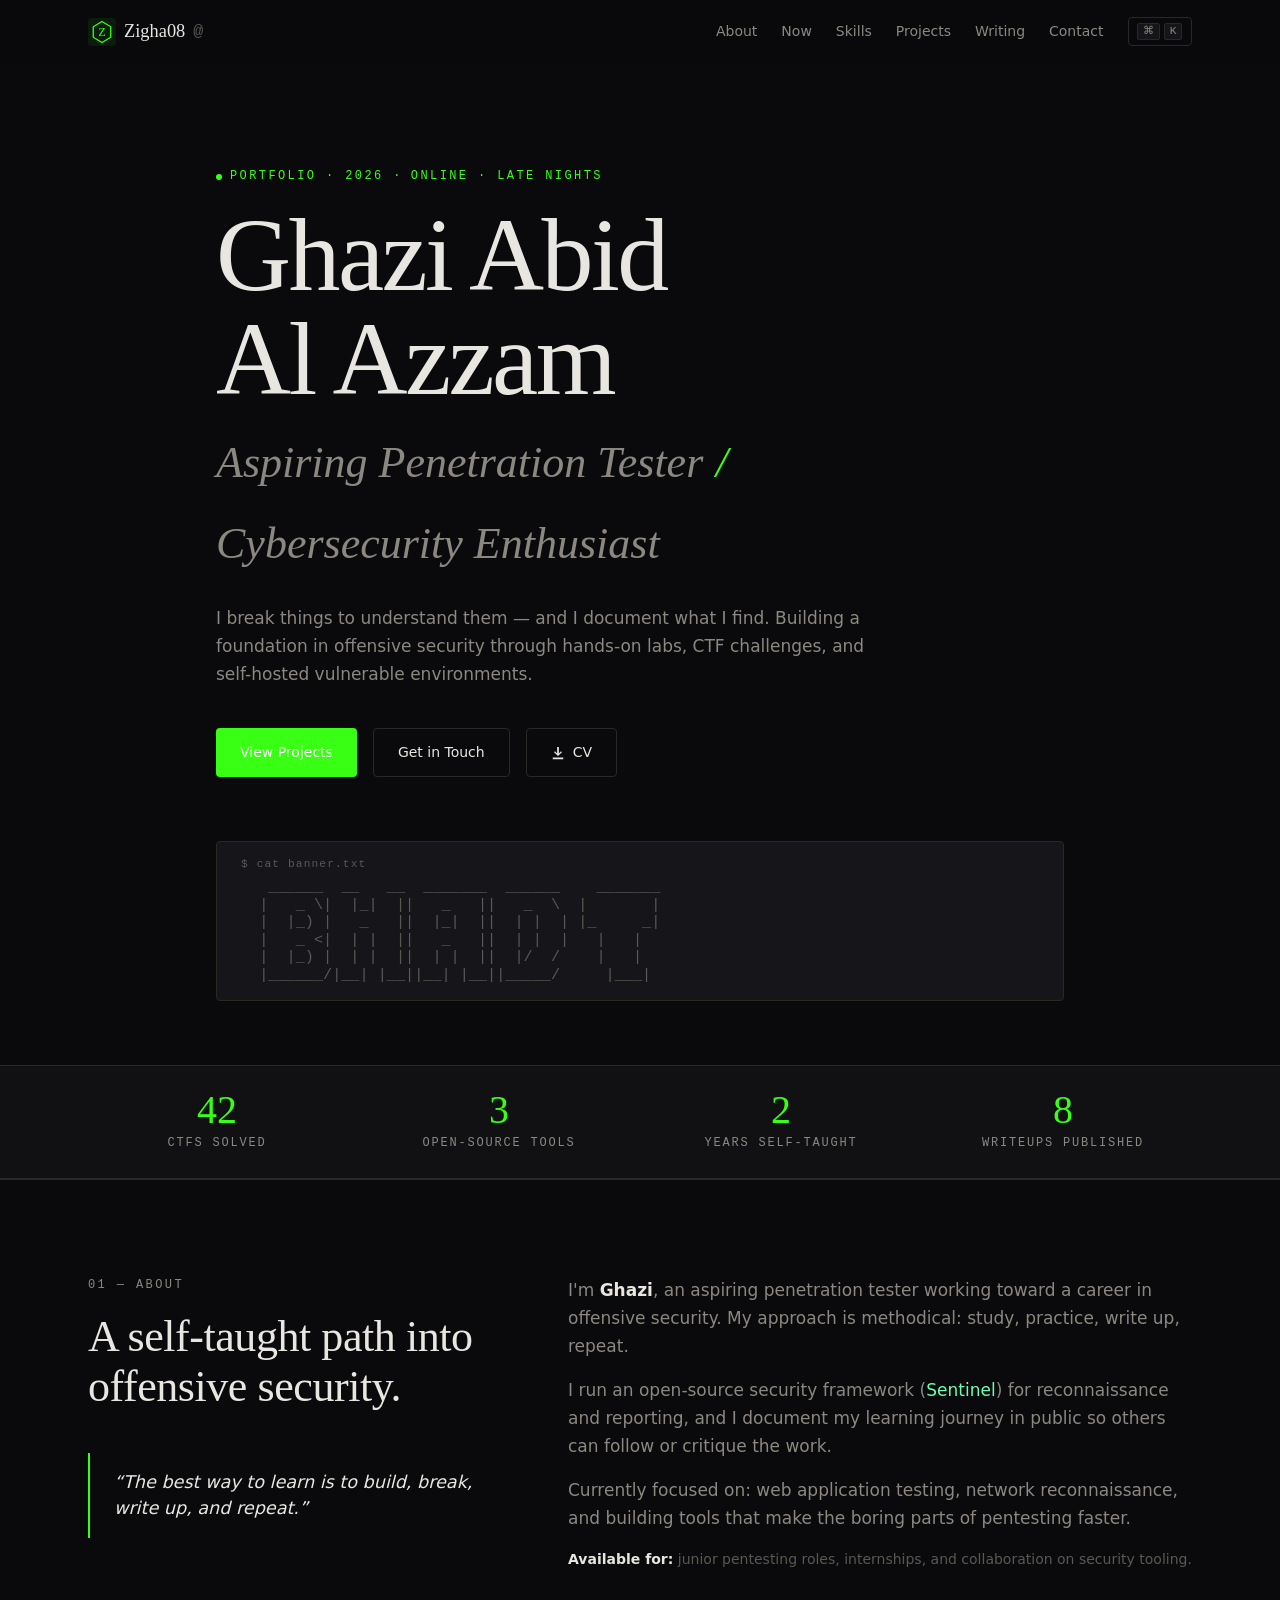
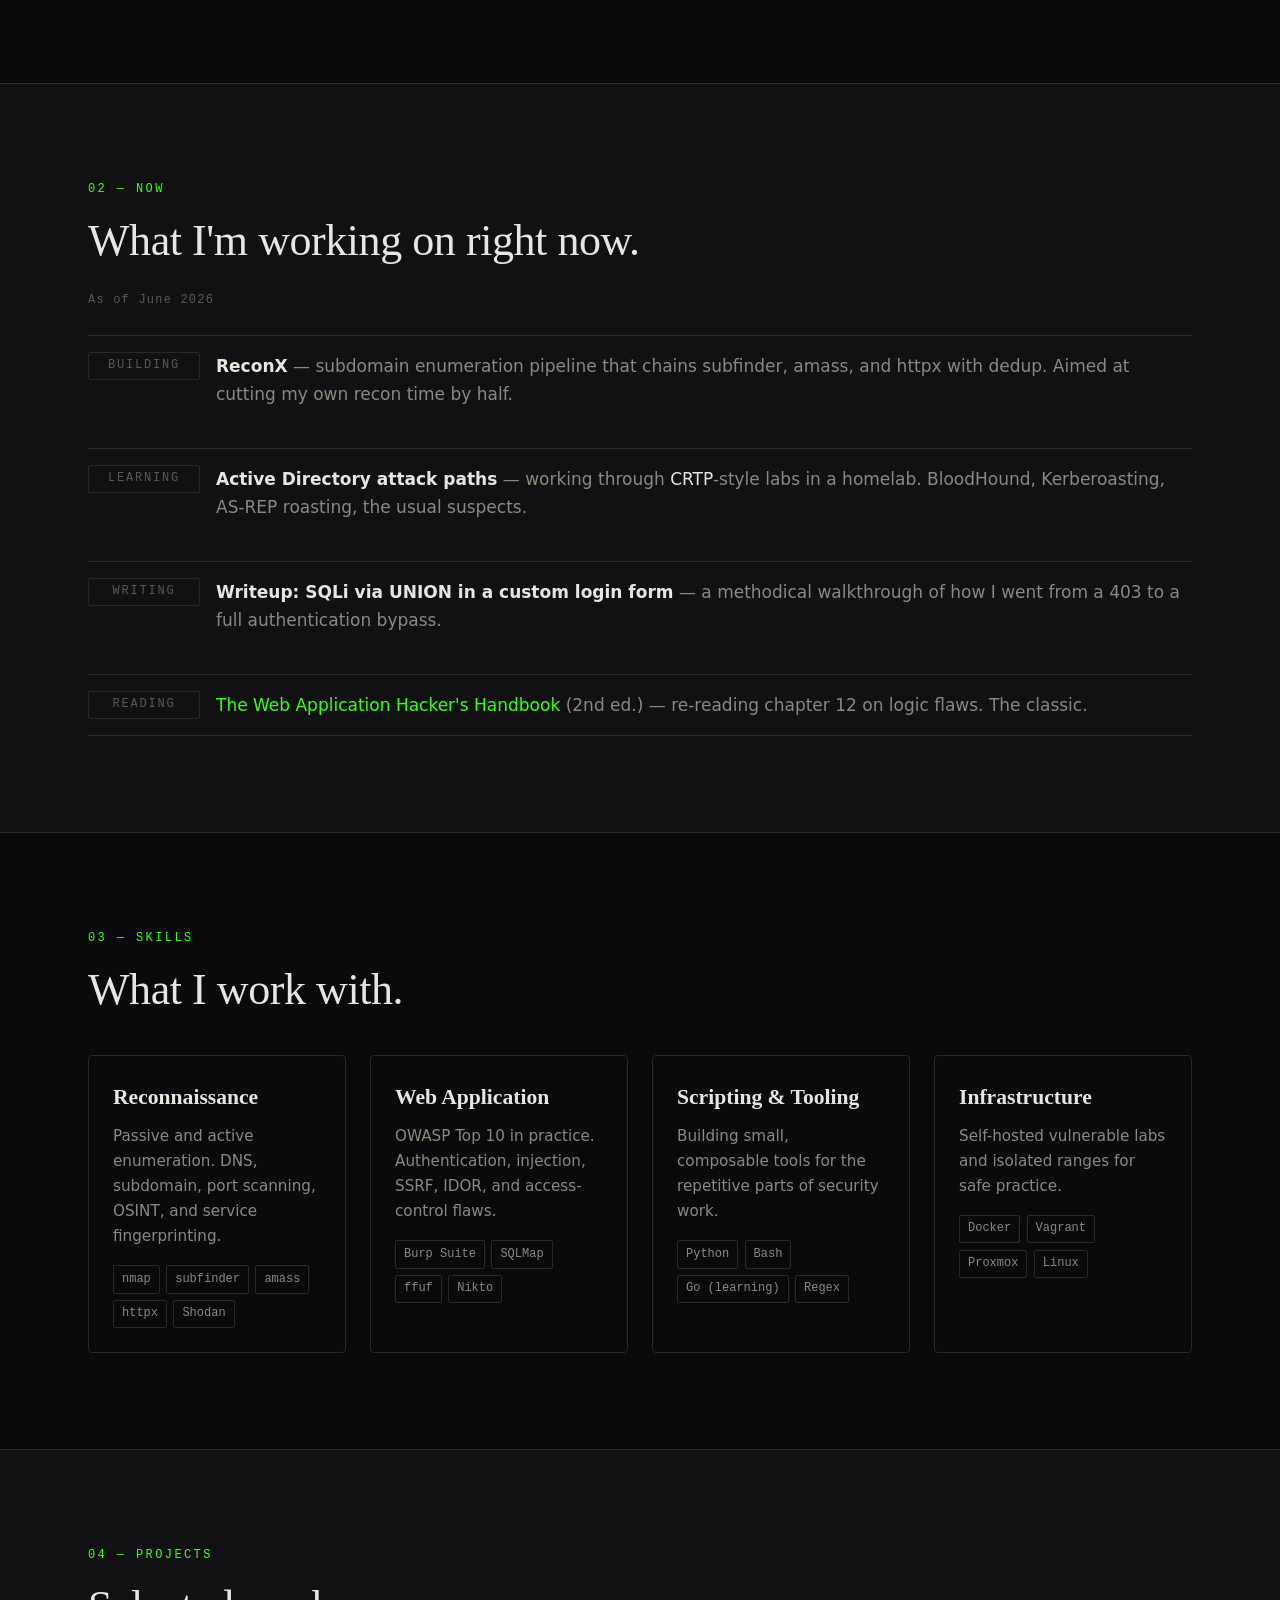
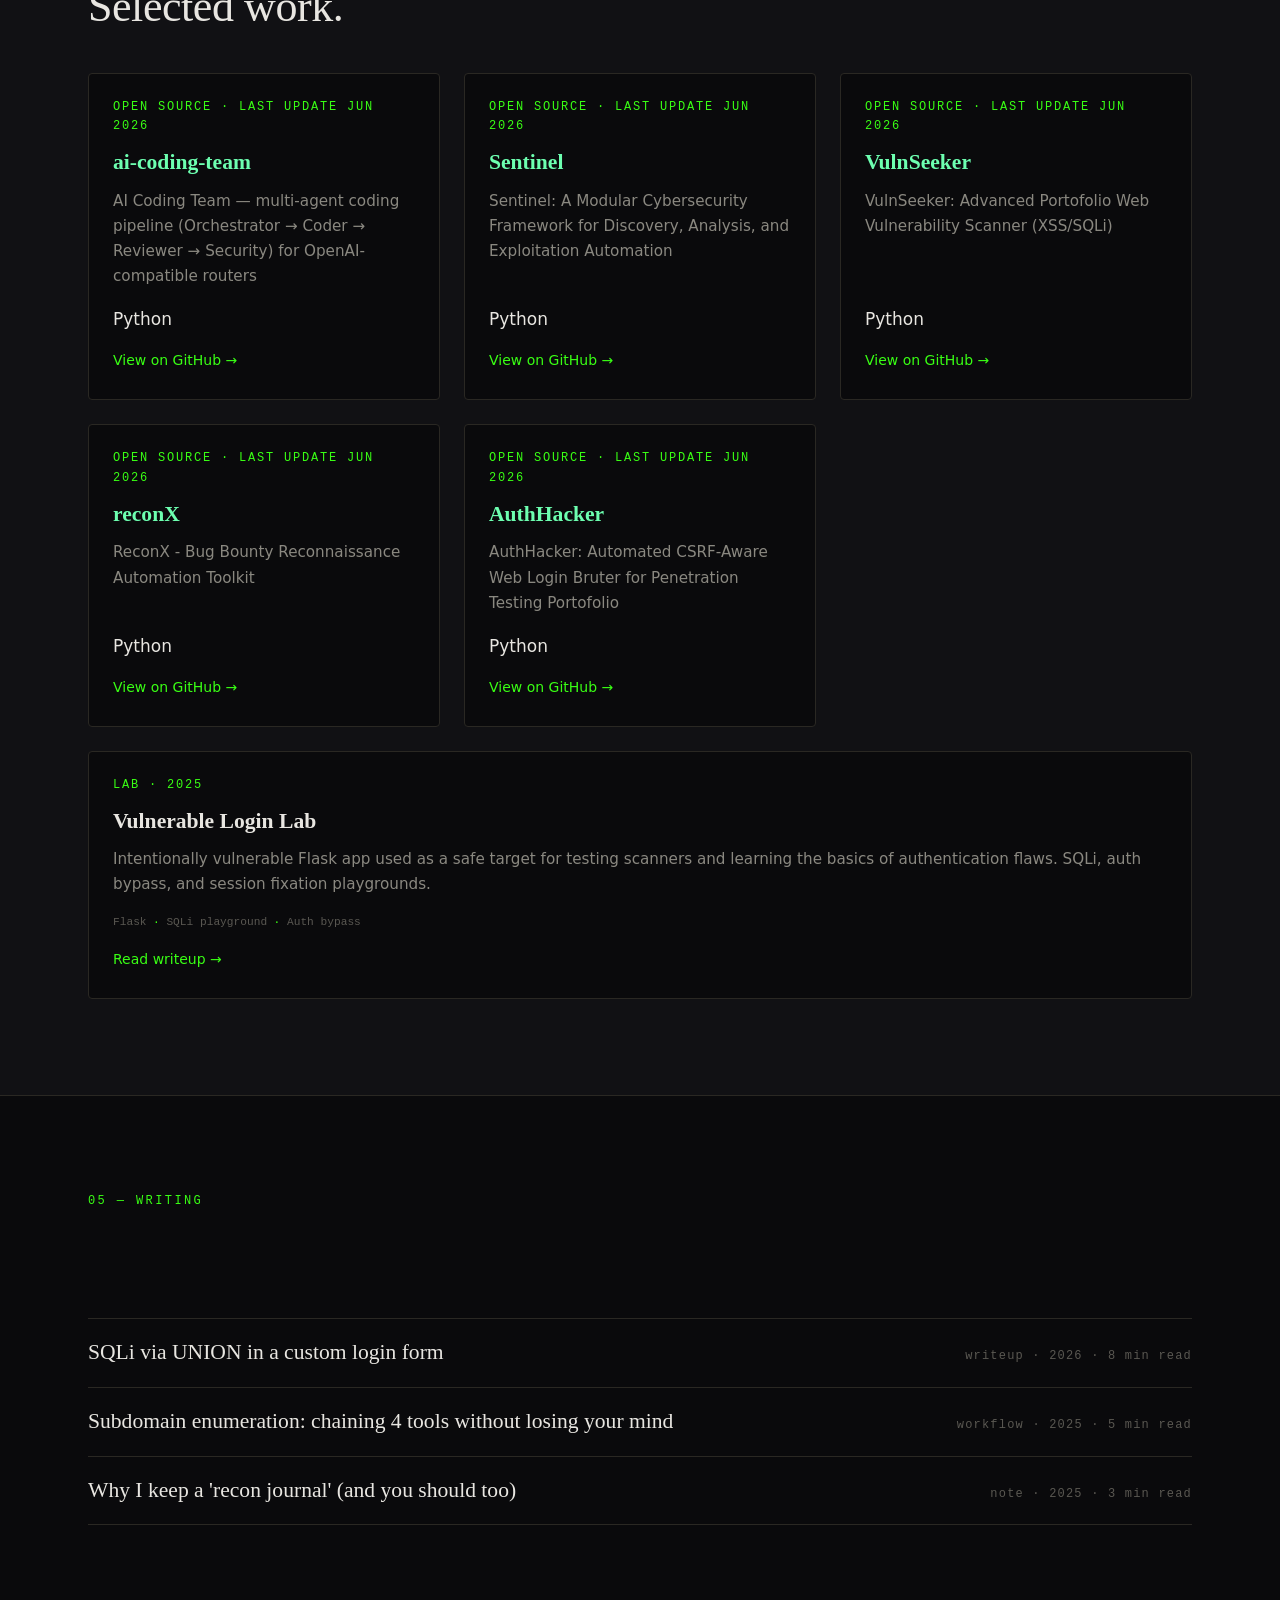
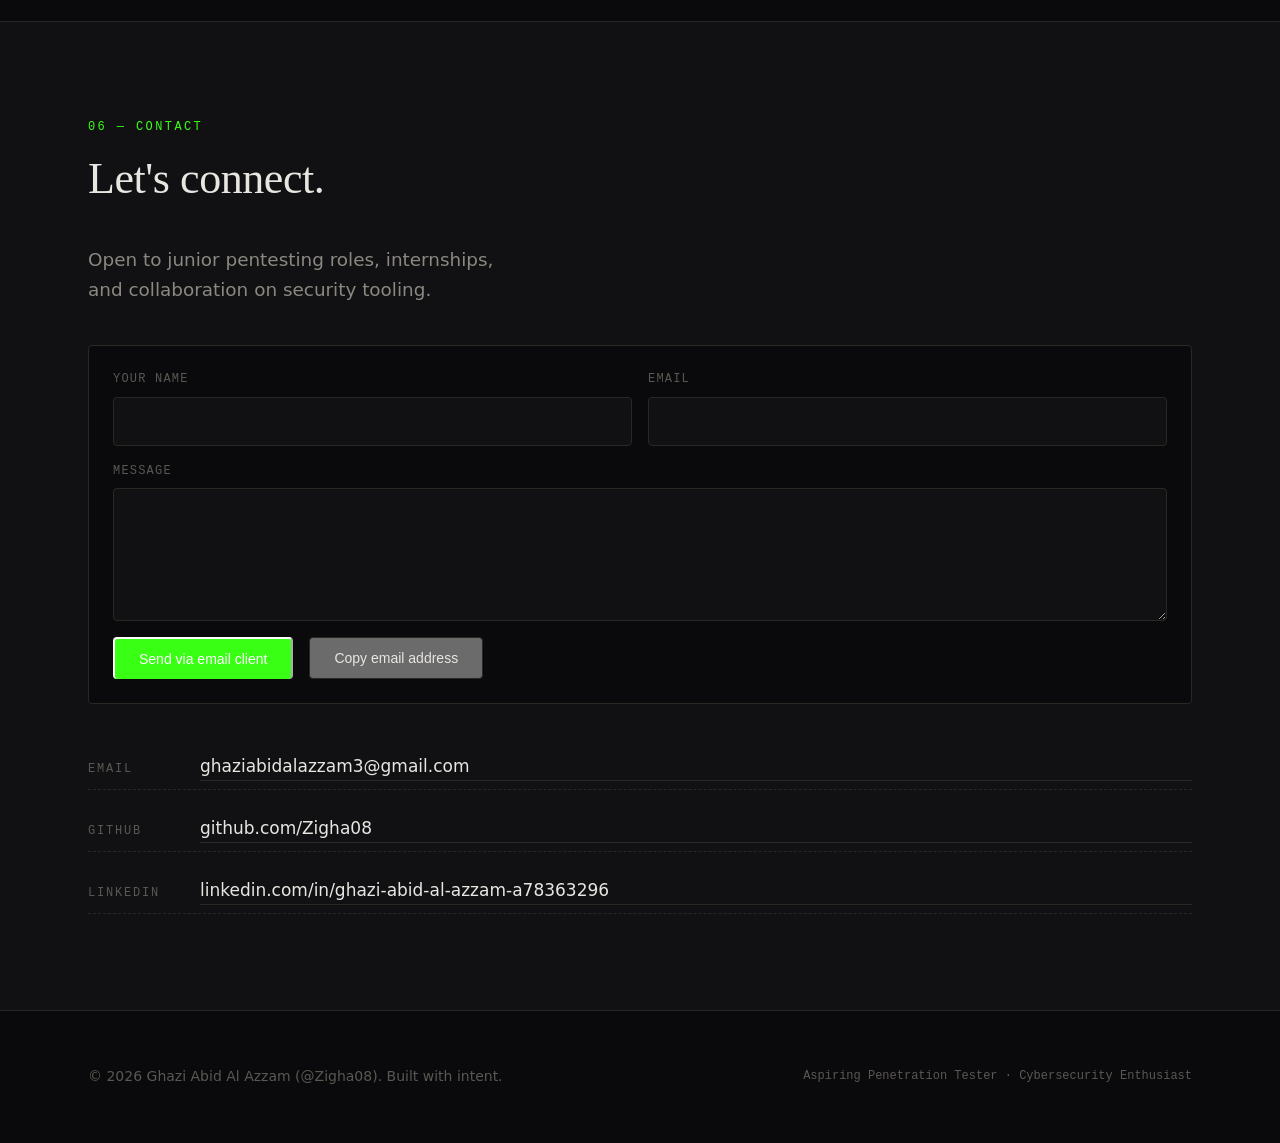
==== commit f4ee8d99: "Clean up duplicate project cards from test patches Remove orphan + duplicate project cards (artifact" ====
--- a/index.html
+++ b/index.html
@@ -249,63 +249,6 @@
               
               
             </div>
-            <div class="project-links">
-              <a class="project-link" href="https://github.com/Zigha08/ai-coding-team" target="_blank" rel="noopener noreferrer">View on GitHub →</a>
-            </div>
-          </article>
-          <article class="project-card">
-            <p class="project-tag">Open Source · Last update Jun 2026</p>
-            <h3 class="project-title"><a href="https://github.com/Zigha08/Sentinel" target="_blank" rel="noopener noreferrer">Sentinel</a></h3>
-            <p class="project-desc">Sentinel: A Modular Cybersecurity Framework for Discovery, Analysis, and Exploitation Automation</p>
-            <div class="project-meta">
-              <span class="project-lang">Python</span>
-              
-              
-            </div>
-            <div class="project-links">
-              <a class="project-link" href="https://github.com/Zigha08/Sentinel" target="_blank" rel="noopener noreferrer">View on GitHub →</a>
-            </div>
-          </article>
-          <article class="project-card">
-            <p class="project-tag">Open Source · Last update Jun 2026</p>
-            <h3 class="project-title"><a href="https://github.com/Zigha08/VulnSeeker" target="_blank" rel="noopener noreferrer">VulnSeeker</a></h3>
-            <p class="project-desc">VulnSeeker: Advanced Portofolio Web Vulnerability Scanner (XSS/SQLi)</p>
-            <div class="project-meta">
-              <span class="project-lang">Python</span>
-              
-              
-            </div>
-            <div class="project-links">
-              <a class="project-link" href="https://github.com/Zigha08/VulnSeeker" target="_blank" rel="noopener noreferrer">View on GitHub →</a>
-            </div>
-          </article>
-          <article class="project-card">
-            <p class="project-tag">Open Source · Last update Jun 2026</p>
-            <h3 class="project-title"><a href="https://github.com/Zigha08/reconX" target="_blank" rel="noopener noreferrer">reconX</a></h3>
-            <p class="project-desc">ReconX - Bug Bounty Reconnaissance Automation Toolkit</p>
-            <div class="project-meta">
-              <span class="project-lang">Python</span>
-              
-              
-            </div>
-            <div class="project-links">
-              <a class="project-link" href="https://github.com/Zigha08/reconX" target="_blank" rel="noopener noreferrer">View on GitHub →</a>
-            </div>
-          </article>
-          <article class="project-card">
-            <p class="project-tag">Open Source · Last update Jun 2026</p>
-            <h3 class="project-title"><a href="https://github.com/Zigha08/AuthHacker" target="_blank" rel="noopener noreferrer">AuthHacker</a></h3>
-            <p class="project-desc">AuthHacker: Automated CSRF-Aware Web Login Bruter for Penetration Testing Portofolio</p>
-            <div class="project-meta">
-              <span class="project-lang">Python</span>
-              
-              
-            </div>
-            <div class="project-links">
-              <a class="project-link" href="https://github.com/Zigha08/AuthHacker" target="_blank" rel="noopener noreferrer">View on GitHub →</a>
-            </div>
-          </article>
-        </div>
             <div class="project-links">
               <a class="project-link" href="https://github.com/Zigha08/ai-coding-team" target="_blank" rel="noopener noreferrer">View on GitHub →</a>
             </div>
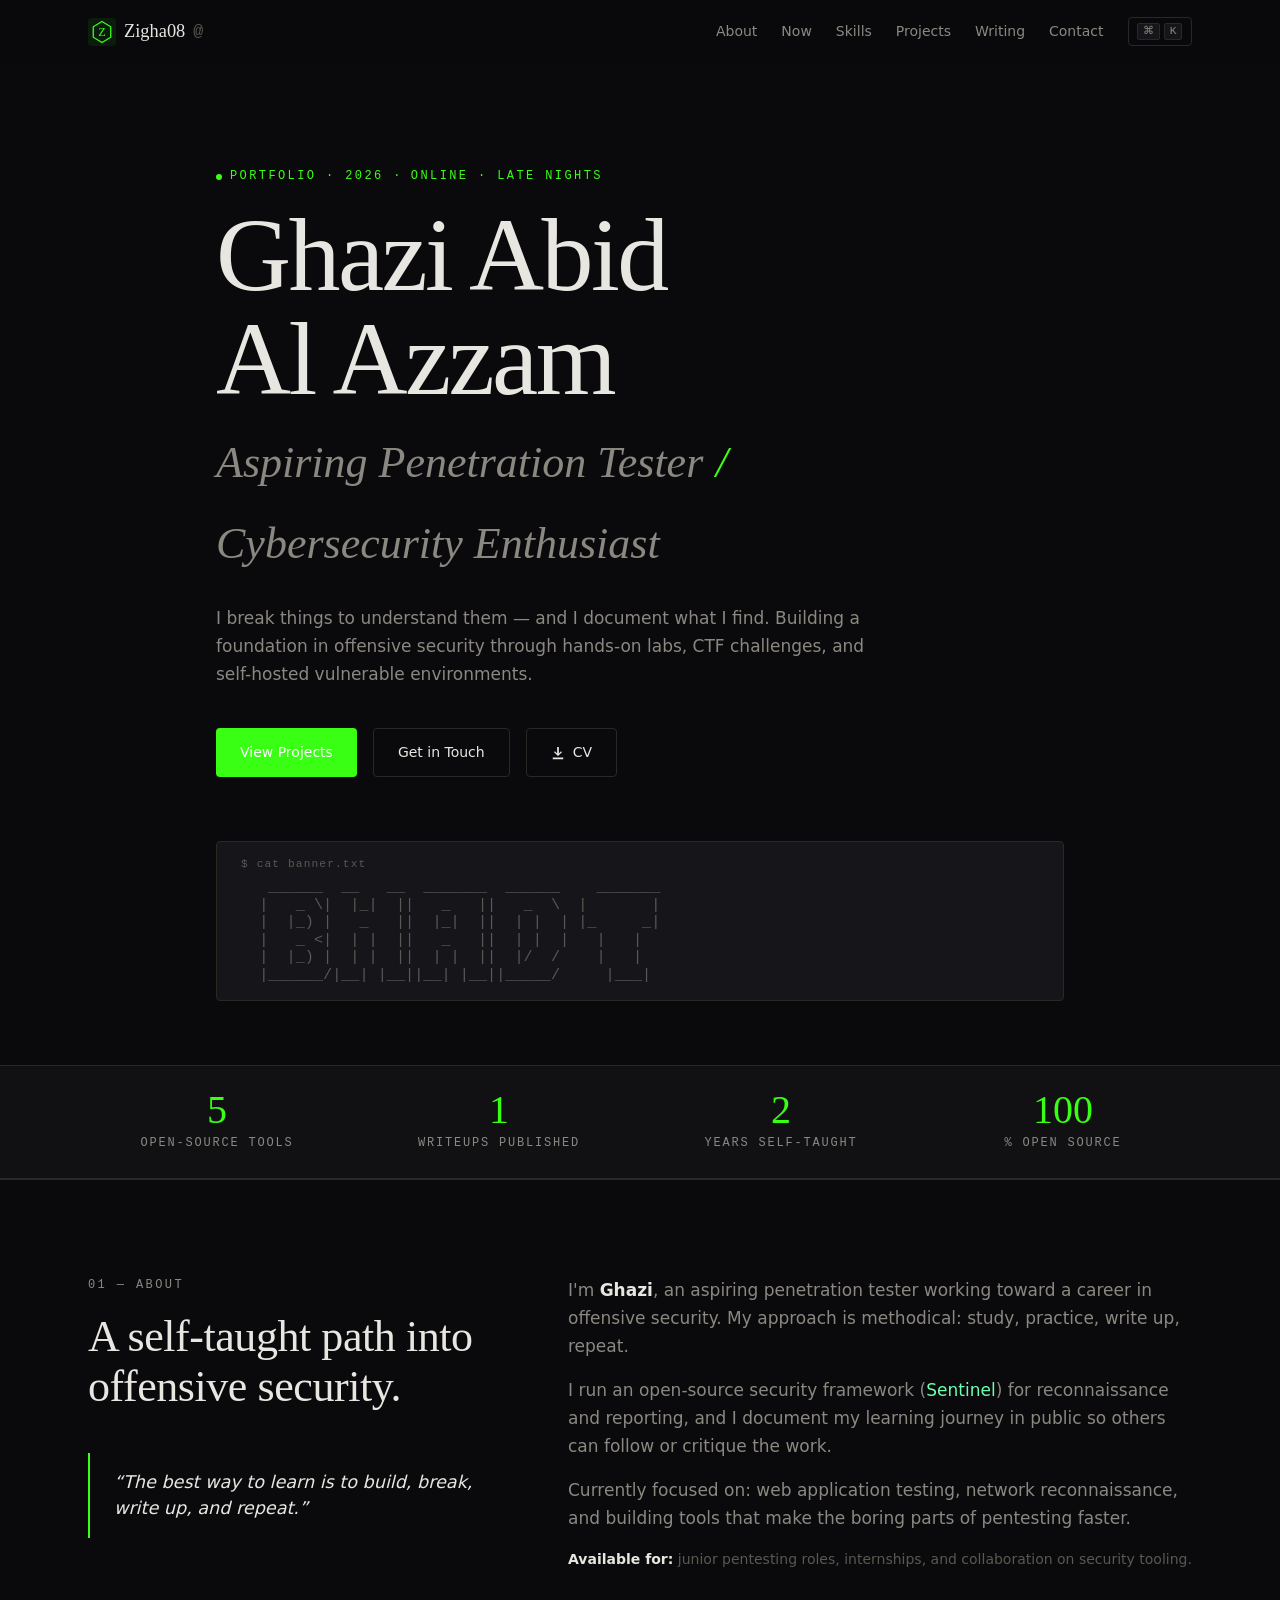
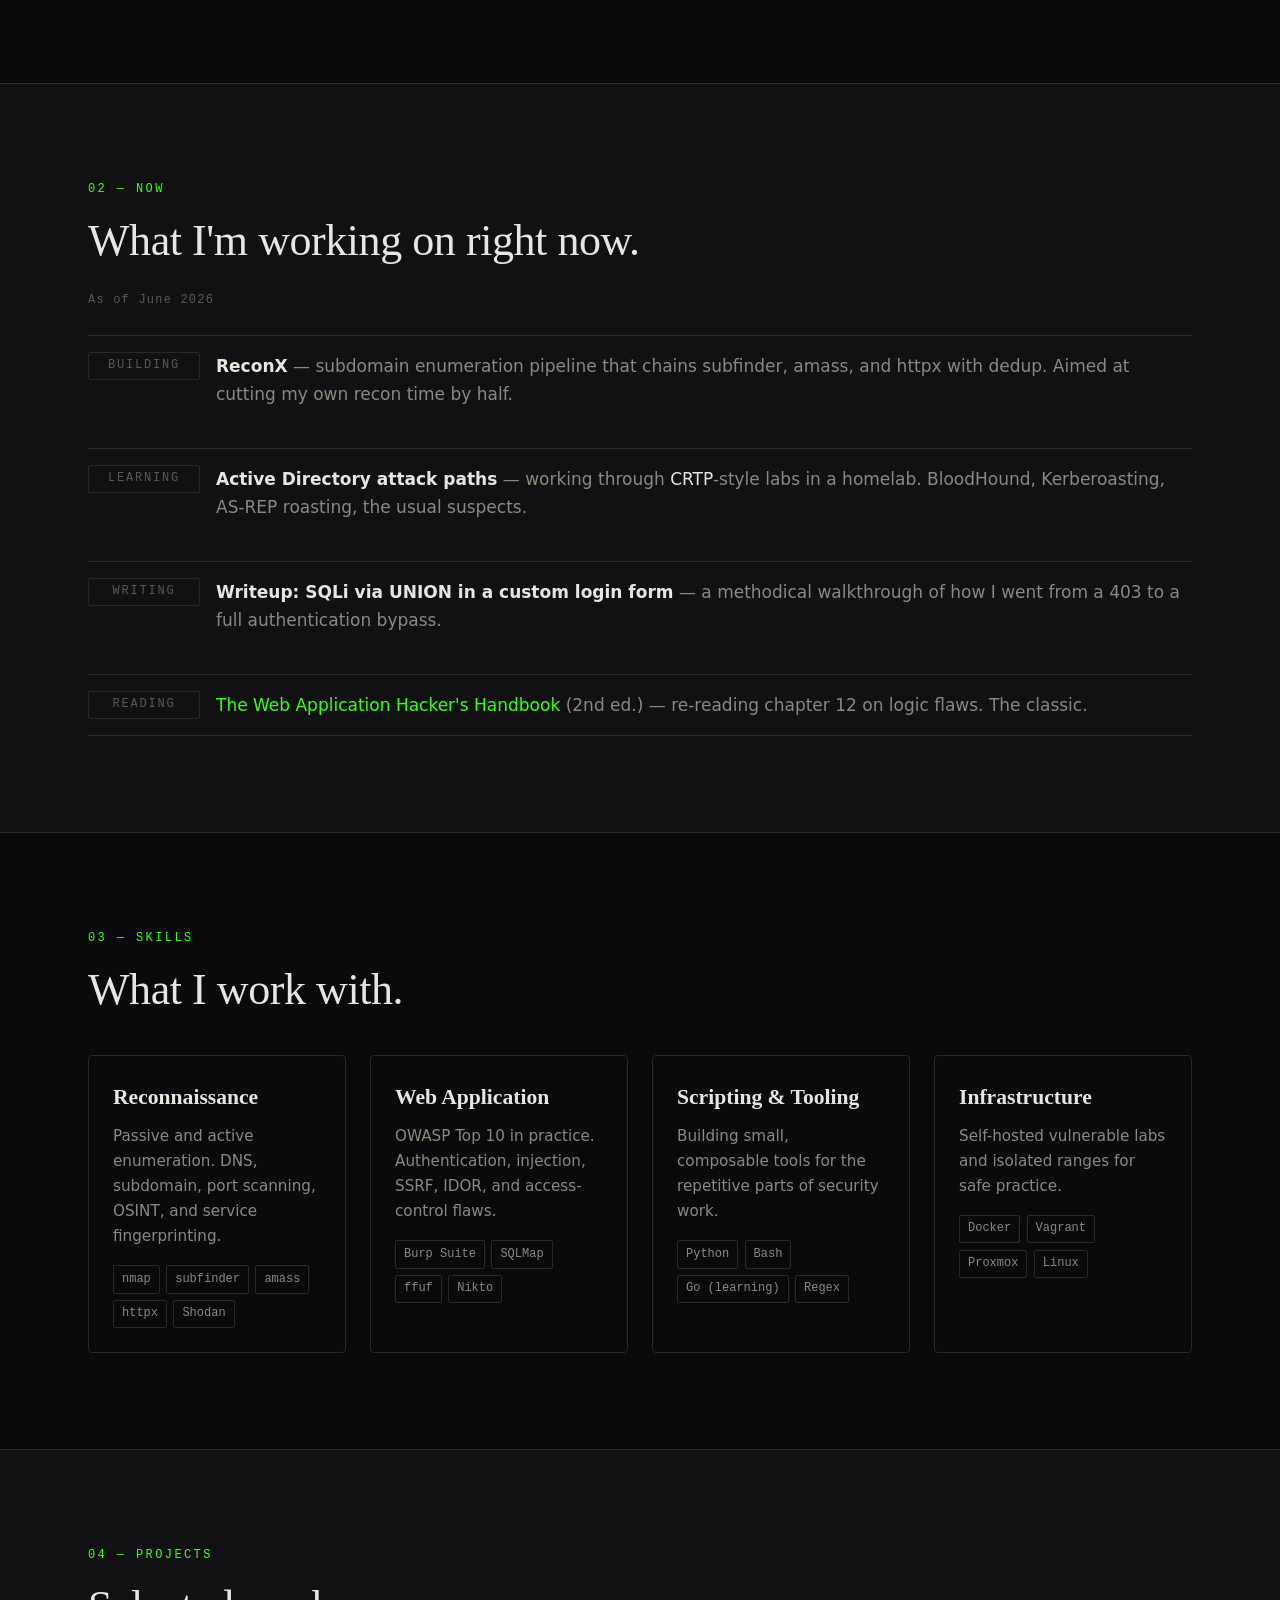
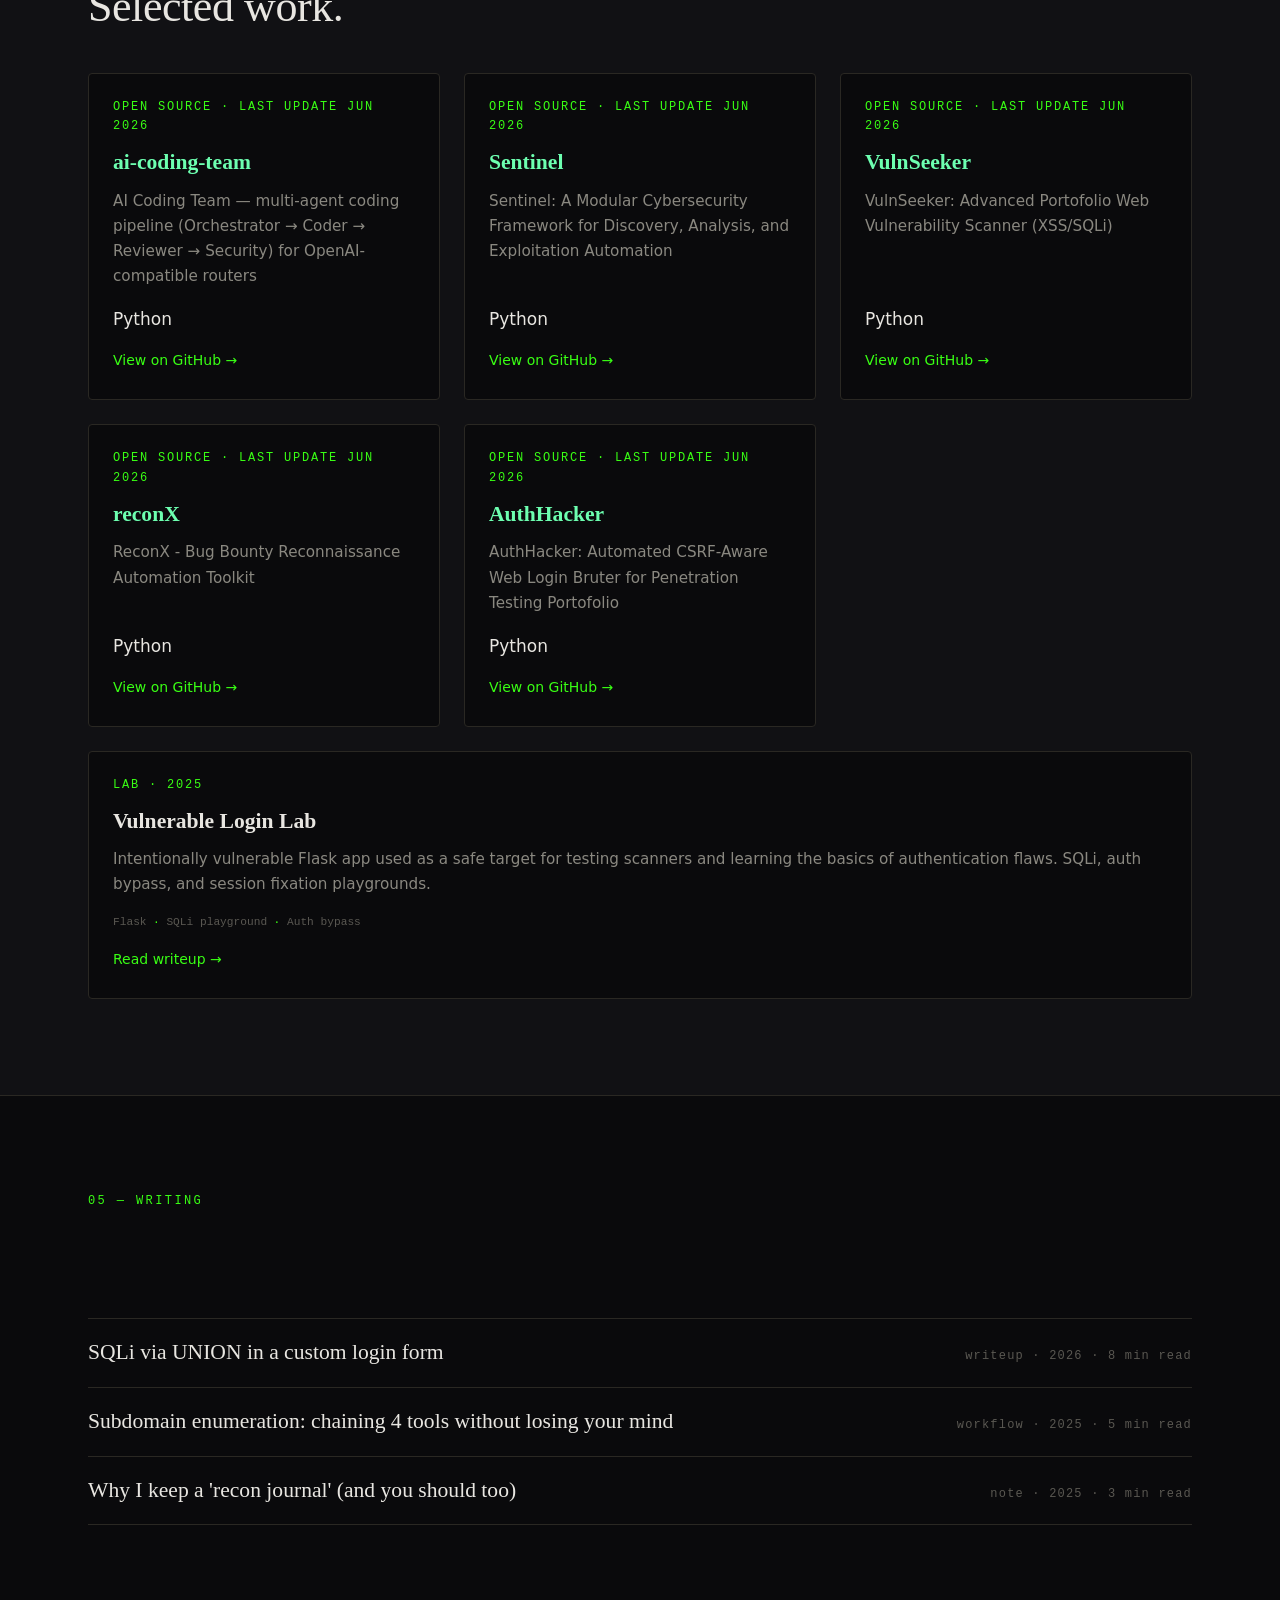
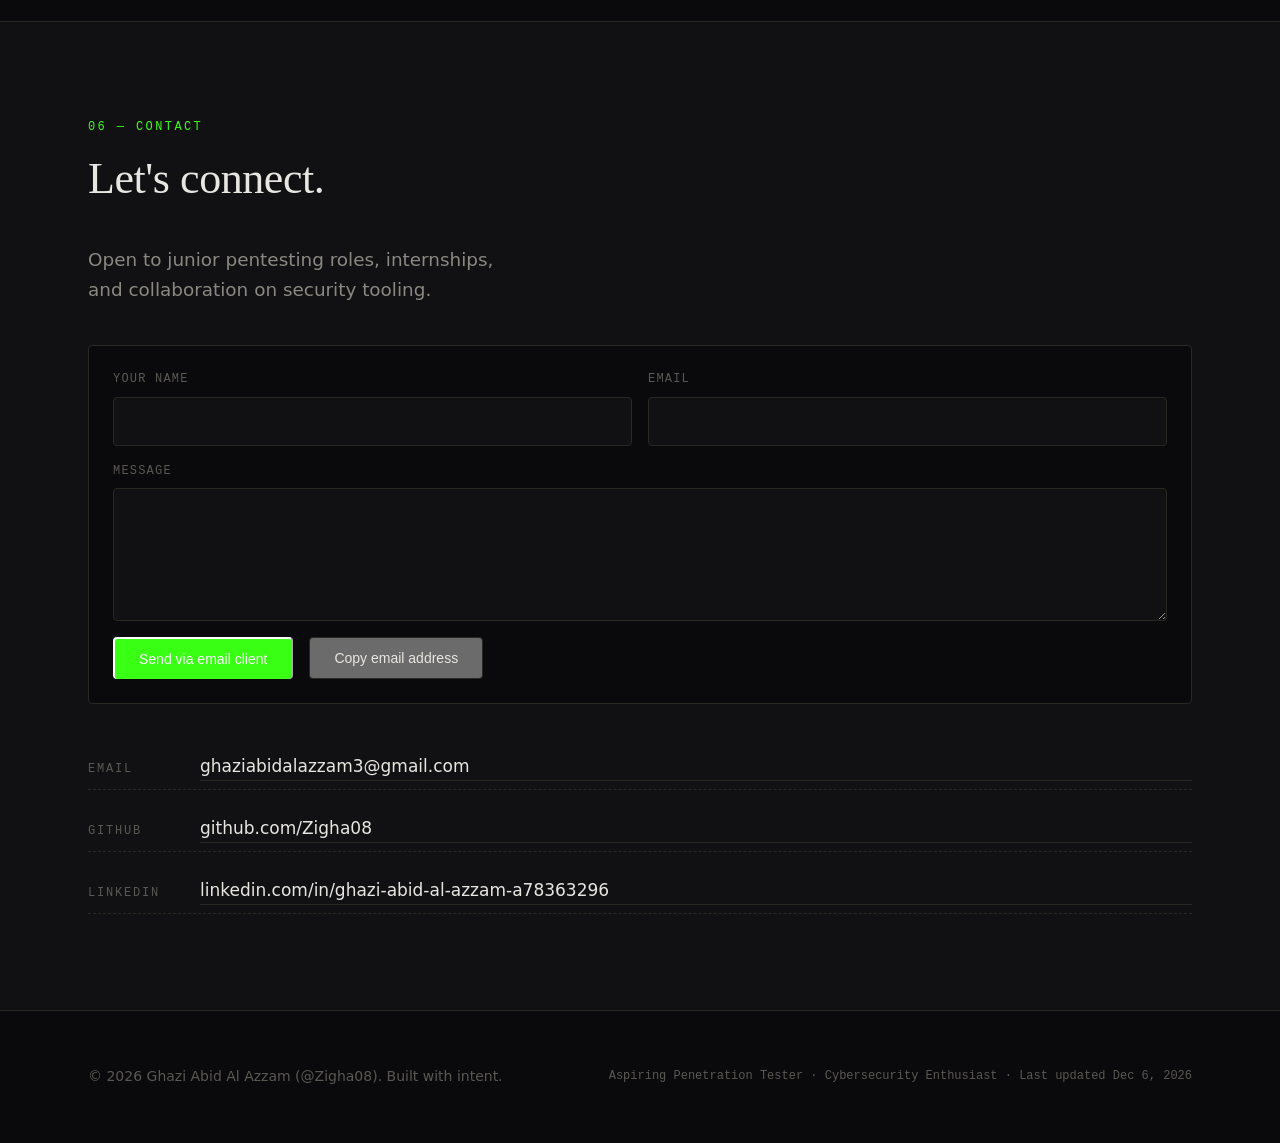
==== commit ea41452e: "Polish pass: cluster A+B+C across all repos Portfolio (Zigha08.github.io): - index.html:   - Fix her" ====
--- a/index.html
+++ b/index.html
@@ -28,6 +28,39 @@
   <link rel="icon" type="image/svg+xml" href="data:image/svg+xml,<svg xmlns='http://www.w3.org/2000/svg' viewBox='0 0 32 32'><rect width='32' height='32' fill='%230a0a0c'/><text x='50%25' y='52%25' dominant-baseline='central' text-anchor='middle' font-family='serif' font-size='24' fill='%2339ff14'>Z</text></svg>">
   <link rel="manifest" href="manifest.json">
   <link rel="alternate" type="application/rss+xml" title="Ghazi Abid Al Azzam" href="https://github.com/Zigha08.atom">
+
+  <!-- JSON-LD: Person schema for rich search results -->
+  <script type="application/ld+json">
+  {
+    "@context": "https://schema.org",
+    "@type": "Person",
+    "name": "Ghazi Abid Al Azzam",
+    "alternateName": "Zigha08",
+    "url": "https://zigha08.github.io/",
+    "image": "https://zigha08.github.io/assets/og-image.svg",
+    "jobTitle": "Aspiring Penetration Tester",
+    "description": "Self-taught cybersecurity enthusiast focused on web application testing, network reconnaissance, and offensive tooling.",
+    "knowsAbout": [
+      "Penetration Testing",
+      "Web Application Security",
+      "Network Reconnaissance",
+      "OWASP Top 10",
+      "Python",
+      "SQL Injection",
+      "Cross-Site Scripting (XSS)",
+      "Bug Bounty"
+    ],
+    "sameAs": [
+      "https://github.com/Zigha08",
+      "https://www.linkedin.com/in/ghazi-abid-al-azzam/"
+    ],
+    "email": "mailto:ghaziabidalazzam3@gmail.com",
+    "address": {
+      "@type": "PostalAddress",
+      "addressCountry": "ID"
+    }
+  }
+  </script>
 
   <title>Ghazi Abid Al Azzam — Penetration Tester Trainee</title>
   <link rel="stylesheet" href="assets/style.css">
@@ -102,20 +135,20 @@
     <section class="stats-bar" aria-label="Quick stats">
       <div class="container stats-grid">
         <div class="stat">
-          <span class="stat-num" data-count="42">0</span>
-          <span class="stat-label">CTFs solved</span>
+          <span class="stat-num" data-count="5">0</span>
+          <span class="stat-label">Open-source tools</span>
         </div>
         <div class="stat">
-          <span class="stat-num" data-count="3">0</span>
-          <span class="stat-label">Open-source tools</span>
+          <span class="stat-num" data-count="1">0</span>
+          <span class="stat-label">Writeups published</span>
         </div>
         <div class="stat">
           <span class="stat-num" data-count="2">0</span>
           <span class="stat-label">Years self-taught</span>
         </div>
         <div class="stat">
-          <span class="stat-num" data-count="8">0</span>
-          <span class="stat-label">Writeups published</span>
+          <span class="stat-num" data-count="100">0</span>
+          <span class="stat-label">% open source</span>
         </div>
       </div>
     </section>
@@ -406,7 +439,10 @@
   <footer class="site-footer">
     <div class="container footer-inner">
       <p>© <span id="year">2026</span> Ghazi Abid Al Azzam (@Zigha08). Built with intent.</p>
-      <p class="footer-meta">Aspiring Penetration Tester · Cybersecurity Enthusiast</p>
+      <p class="footer-meta">
+        Aspiring Penetration Tester · Cybersecurity Enthusiast
+        · <span class="footer-updated">Last updated <time id="last-updated" datetime="">—</time></span>
+      </p>
     </div>
   </footer>
 
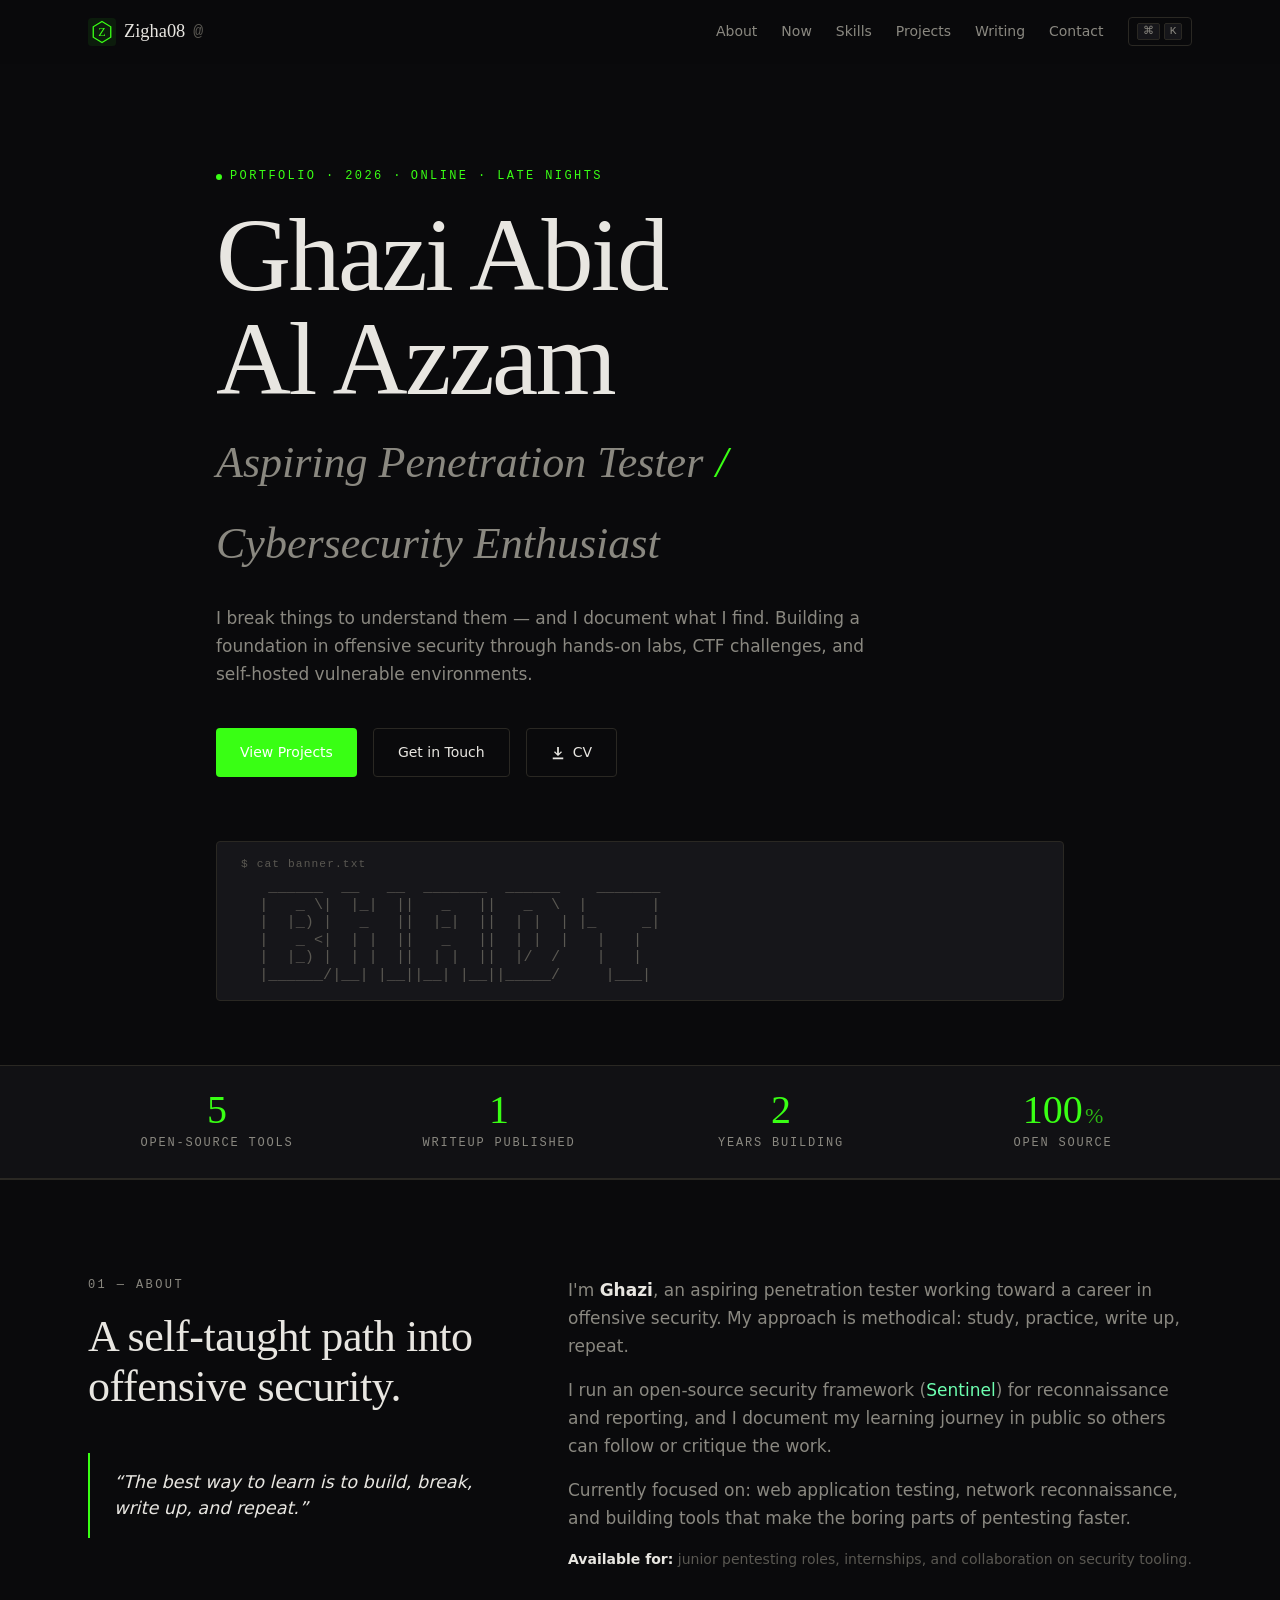
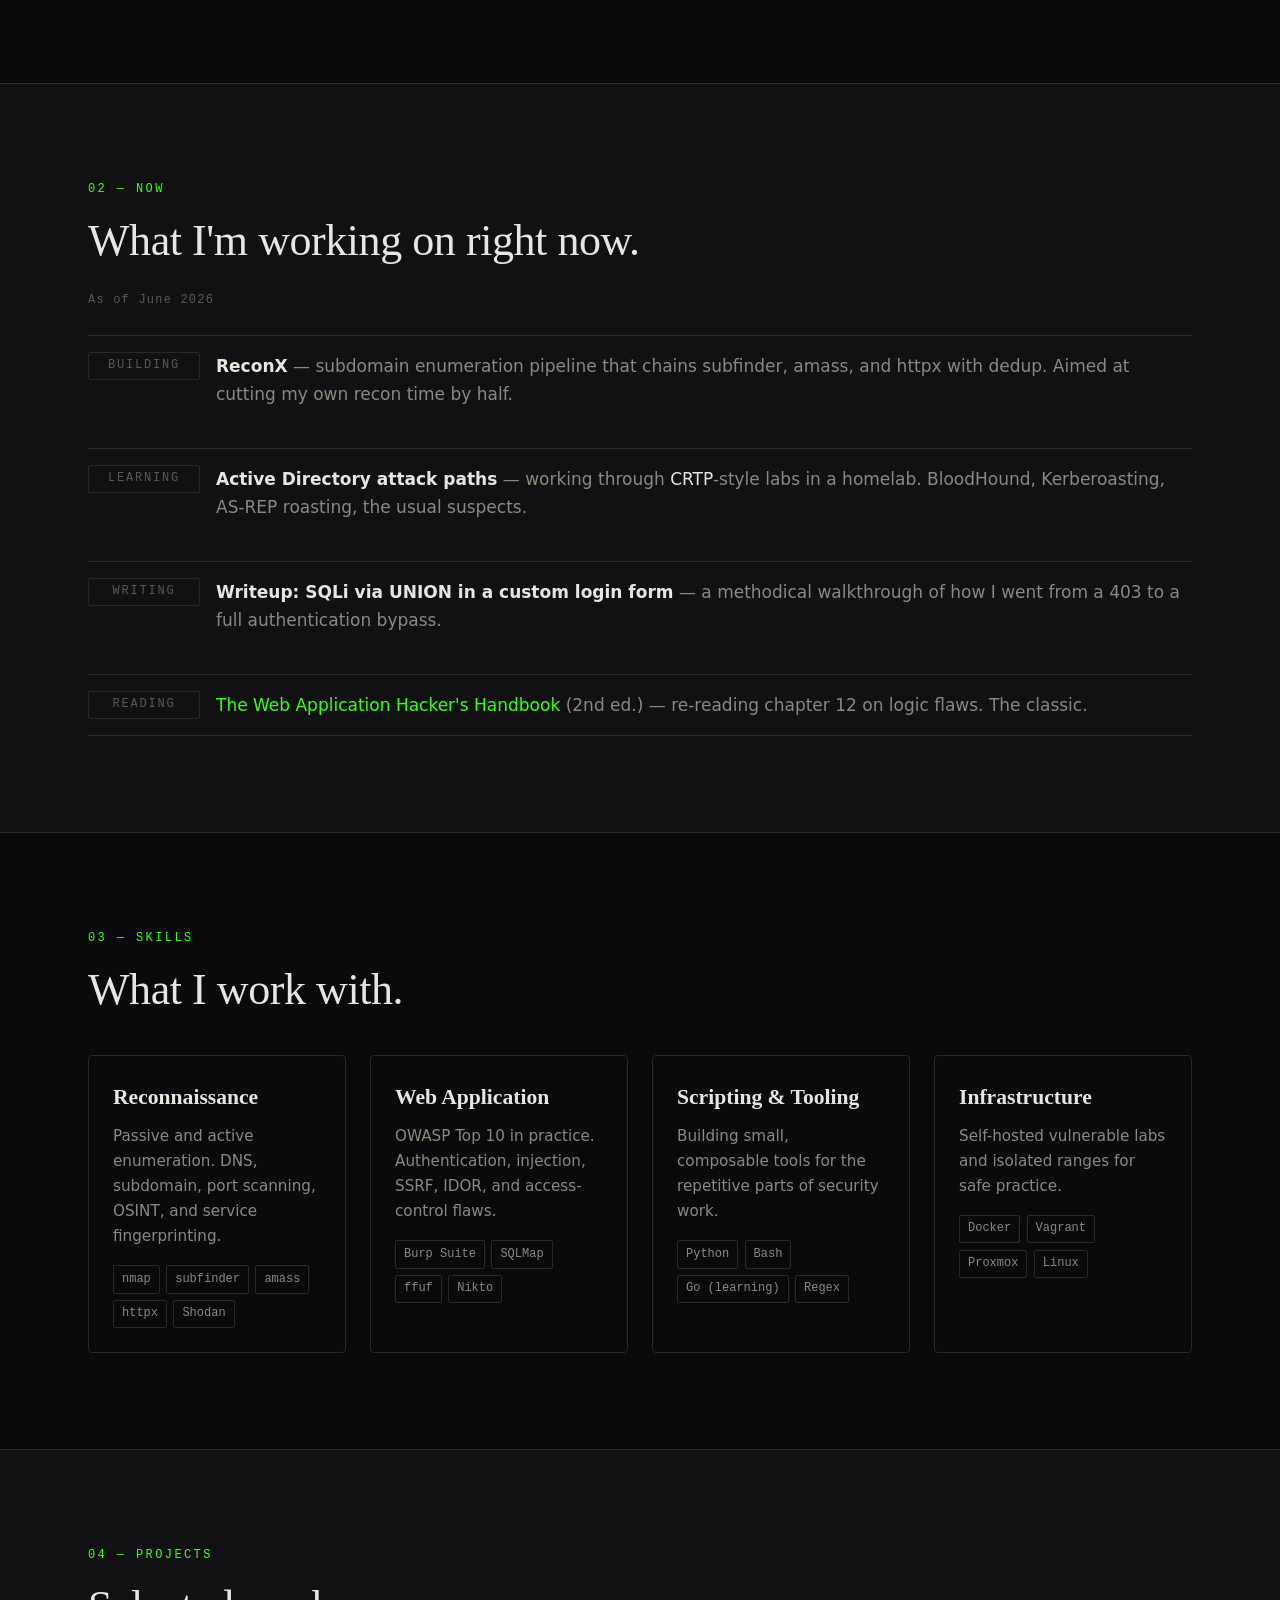
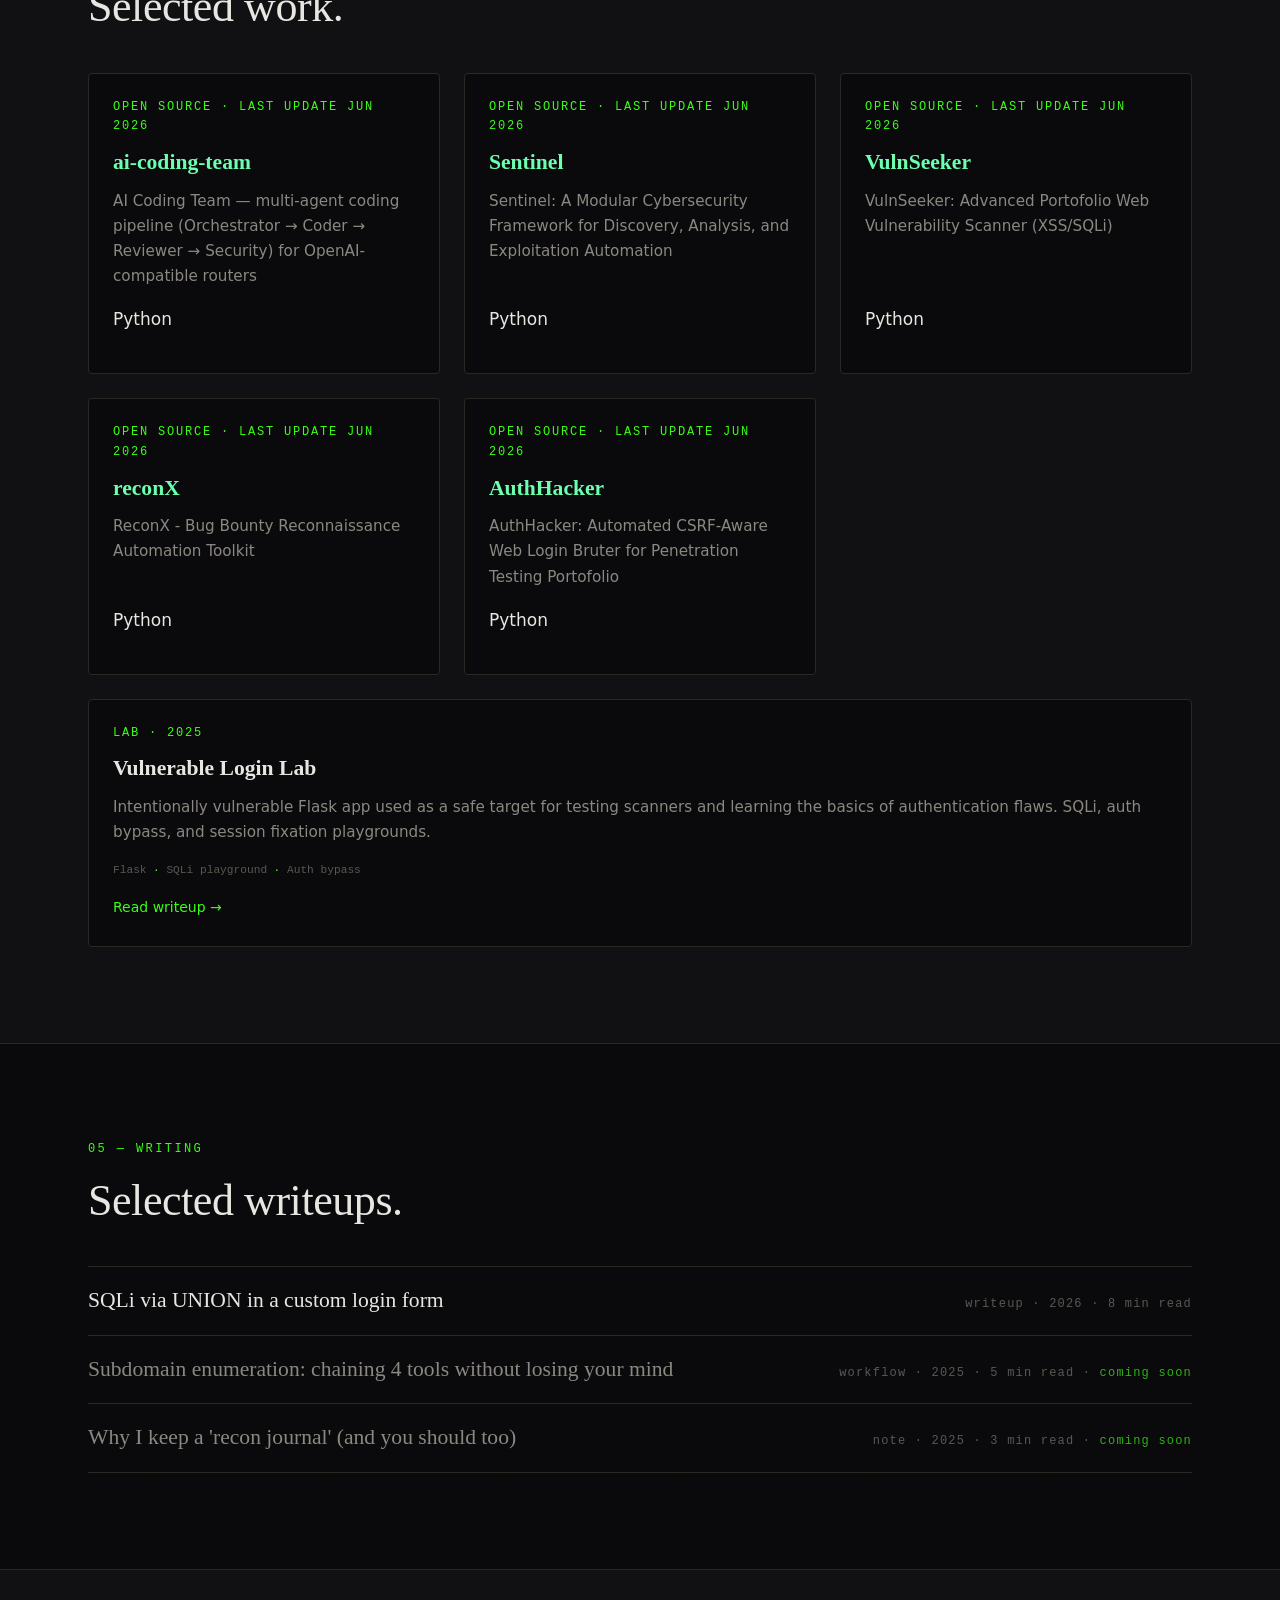
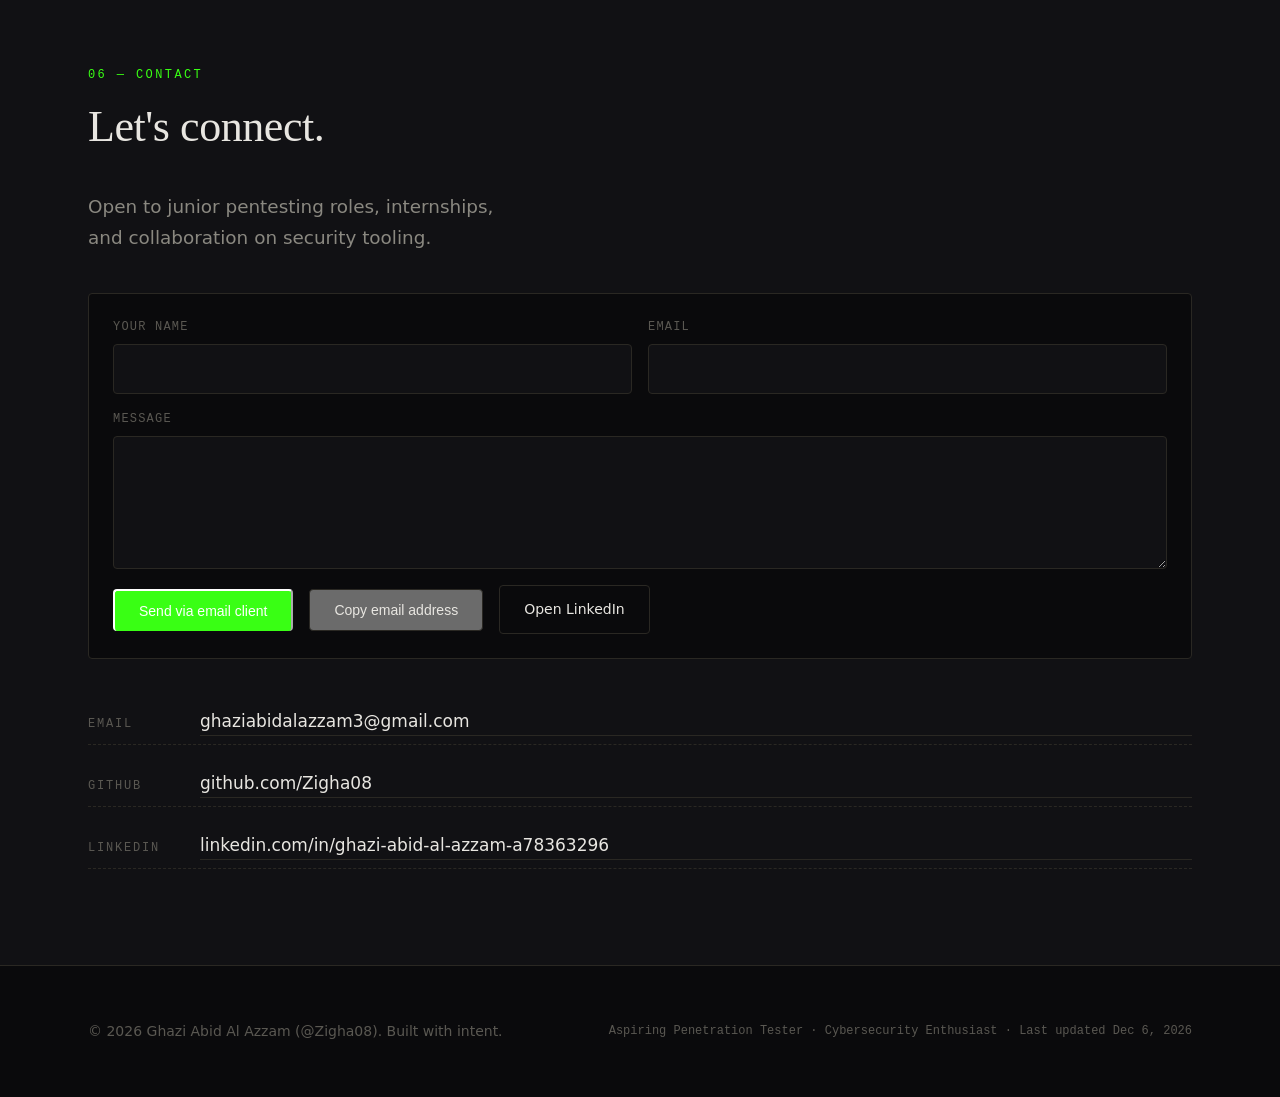
==== commit 2eef7b41: "Polish pass 2: make it honest, accessible, and conversion-friendly Portfolio: - Hero stats: now stat" ====
--- a/index.html
+++ b/index.html
@@ -27,7 +27,8 @@
   <link rel="canonical" href="https://zigha08.github.io/">
   <link rel="icon" type="image/svg+xml" href="data:image/svg+xml,<svg xmlns='http://www.w3.org/2000/svg' viewBox='0 0 32 32'><rect width='32' height='32' fill='%230a0a0c'/><text x='50%25' y='52%25' dominant-baseline='central' text-anchor='middle' font-family='serif' font-size='24' fill='%2339ff14'>Z</text></svg>">
   <link rel="manifest" href="manifest.json">
-  <link rel="alternate" type="application/rss+xml" title="Ghazi Abid Al Azzam" href="https://github.com/Zigha08.atom">
+
+  <!-- RSS: removed. No blog feed yet — would 404 if used. -->
 
   <!-- JSON-LD: Person schema for rich search results -->
   <script type="application/ld+json">
@@ -52,7 +53,7 @@
     ],
     "sameAs": [
       "https://github.com/Zigha08",
-      "https://www.linkedin.com/in/ghazi-abid-al-azzam/"
+      "https://www.linkedin.com/in/ghazi-abid-al-azzam-a78363296"
     ],
     "email": "mailto:ghaziabidalazzam3@gmail.com",
     "address": {
@@ -135,20 +136,20 @@
     <section class="stats-bar" aria-label="Quick stats">
       <div class="container stats-grid">
         <div class="stat">
-          <span class="stat-num" data-count="5">0</span>
+          <span class="stat-num">5</span>
           <span class="stat-label">Open-source tools</span>
         </div>
         <div class="stat">
-          <span class="stat-num" data-count="1">0</span>
-          <span class="stat-label">Writeups published</span>
+          <span class="stat-num">1</span>
+          <span class="stat-label">Writeup published</span>
         </div>
         <div class="stat">
-          <span class="stat-num" data-count="2">0</span>
-          <span class="stat-label">Years self-taught</span>
+          <span class="stat-num">2</span>
+          <span class="stat-label">Years building</span>
         </div>
         <div class="stat">
-          <span class="stat-num" data-count="100">0</span>
-          <span class="stat-label">% open source</span>
+          <span class="stat-num">100<span class="stat-suffix">%</span></span>
+          <span class="stat-label">Open source</span>
         </div>
       </div>
     </section>
@@ -282,10 +283,7 @@
               
               
             </div>
-            <div class="project-links">
-              <a class="project-link" href="https://github.com/Zigha08/ai-coding-team" target="_blank" rel="noopener noreferrer">View on GitHub →</a>
-            </div>
-          </article>
+            </article>
           <article class="project-card">
             <p class="project-tag">Open Source · Last update Jun 2026</p>
             <h3 class="project-title"><a href="https://github.com/Zigha08/Sentinel" target="_blank" rel="noopener noreferrer">Sentinel</a></h3>
@@ -295,10 +293,7 @@
               
               
             </div>
-            <div class="project-links">
-              <a class="project-link" href="https://github.com/Zigha08/Sentinel" target="_blank" rel="noopener noreferrer">View on GitHub →</a>
-            </div>
-          </article>
+            </article>
           <article class="project-card">
             <p class="project-tag">Open Source · Last update Jun 2026</p>
             <h3 class="project-title"><a href="https://github.com/Zigha08/VulnSeeker" target="_blank" rel="noopener noreferrer">VulnSeeker</a></h3>
@@ -308,10 +303,7 @@
               
               
             </div>
-            <div class="project-links">
-              <a class="project-link" href="https://github.com/Zigha08/VulnSeeker" target="_blank" rel="noopener noreferrer">View on GitHub →</a>
-            </div>
-          </article>
+            </article>
           <article class="project-card">
             <p class="project-tag">Open Source · Last update Jun 2026</p>
             <h3 class="project-title"><a href="https://github.com/Zigha08/reconX" target="_blank" rel="noopener noreferrer">reconX</a></h3>
@@ -321,10 +313,7 @@
               
               
             </div>
-            <div class="project-links">
-              <a class="project-link" href="https://github.com/Zigha08/reconX" target="_blank" rel="noopener noreferrer">View on GitHub →</a>
-            </div>
-          </article>
+            </article>
           <article class="project-card">
             <p class="project-tag">Open Source · Last update Jun 2026</p>
             <h3 class="project-title"><a href="https://github.com/Zigha08/AuthHacker" target="_blank" rel="noopener noreferrer">AuthHacker</a></h3>
@@ -334,10 +323,7 @@
               
               
             </div>
-            <div class="project-links">
-              <a class="project-link" href="https://github.com/Zigha08/AuthHacker" target="_blank" rel="noopener noreferrer">View on GitHub →</a>
-            </div>
-          </article>
+            </article>
         </div>
         <!--MANUAL-CARDS-START
         Cards below this marker are NOT touched by the sync-repos workflow.
@@ -372,16 +358,16 @@
               <span class="writing-meta">writeup · 2026 · 8 min read</span>
             </a>
           </li>
-          <li>
-            <a href="https://github.com/Zigha08" target="_blank" rel="noopener noreferrer">
+          <li class="writing-stub">
+            <a href="#contact" aria-label="Notify me when this writeup is published">
               <span class="writing-title">Subdomain enumeration: chaining 4 tools without losing your mind</span>
-              <span class="writing-meta">workflow · 2025 · 5 min read</span>
+              <span class="writing-meta">workflow · 2025 · 5 min read · <em>coming soon</em></span>
             </a>
           </li>
-          <li>
-            <a href="https://github.com/Zigha08" target="_blank" rel="noopener noreferrer">
+          <li class="writing-stub">
+            <a href="#contact" aria-label="Notify me when this writeup is published">
               <span class="writing-title">Why I keep a 'recon journal' (and you should too)</span>
-              <span class="writing-meta">note · 2025 · 3 min read</span>
+              <span class="writing-meta">note · 2025 · 3 min read · <em>coming soon</em></span>
             </a>
           </li>
         </ul>
@@ -415,6 +401,7 @@
           <div class="form-actions">
             <button type="submit" class="btn btn-primary">Send via email client</button>
             <button type="button" class="btn btn-ghost" data-copy-email>Copy email address</button>
+            <a class="btn btn-ghost" href="https://www.linkedin.com/in/ghazi-abid-al-azzam-a78363296" target="_blank" rel="noopener noreferrer">Open LinkedIn</a>
             <span class="form-msg" id="form-msg" role="status" aria-live="polite"></span>
           </div>
         </form>
--- a/assets/style.css
+++ b/assets/style.css
@@ -297,6 +297,12 @@
   font-weight: 500;
   font-variant-numeric: tabular-nums;
 }
+.stat-suffix {
+  font-size: 0.55em;
+  font-weight: 400;
+  margin-left: 0.1em;
+  opacity: 0.7;
+}
 .stat-label {
   font-family: var(--font-mono);
   font-size: var(--fs-eyebrow);
@@ -465,6 +471,8 @@
 .writing-list a:hover { padding-left: var(--sp-2); color: var(--c-accent); }
 .writing-title { font-family: var(--font-display); font-size: var(--fs-h3); font-weight: 500; }
 .writing-meta { font-family: var(--font-mono); font-size: var(--fs-eyebrow); color: var(--c-fg-dim); letter-spacing: 0.1em; white-space: nowrap; }
+.writing-stub .writing-title { color: var(--c-fg-muted); }
+.writing-stub em { font-style: normal; color: var(--c-accent); opacity: 0.7; }
 
 /* ============================================================
    Contact
@@ -582,3 +590,18 @@
   font-family: inherit; background: var(--c-bg); border: 1px solid var(--c-border);
   border-radius: 2px; padding: 0 0.3rem; line-height: 1.5; font-size: 0.7rem;
 }
+
+/* ============================================================
+   Accessibility: respect users who request reduced motion.
+   WCAG 2.3.3 (AAA). Disables all transitions, animations, and
+   smooth-scroll behaviors for users who get motion sick.
+   ============================================================ */
+@media (prefers-reduced-motion: reduce) {
+  *, *::before, *::after {
+    animation-duration: 0.001ms !important;
+    animation-iteration-count: 1 !important;
+    transition-duration: 0.001ms !important;
+    scroll-behavior: auto !important;
+  }
+  html { scroll-behavior: auto; }
+}
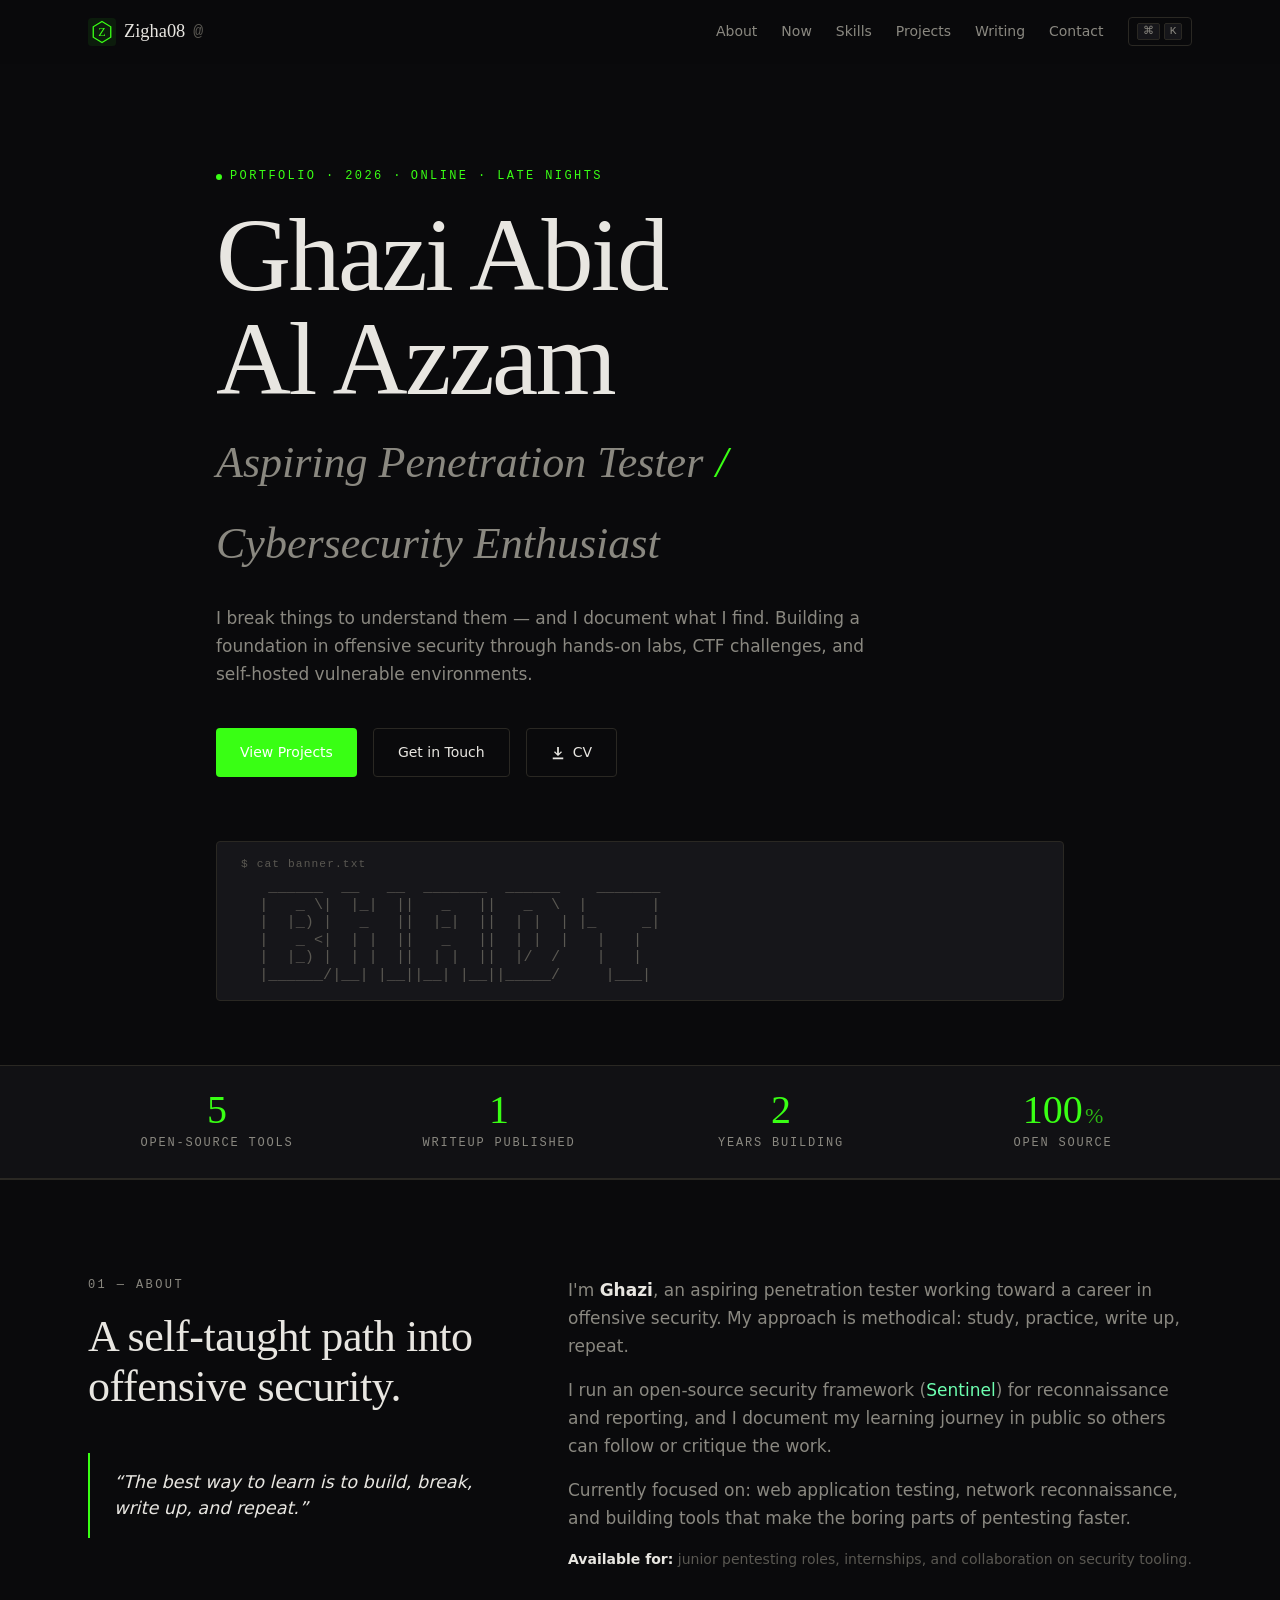
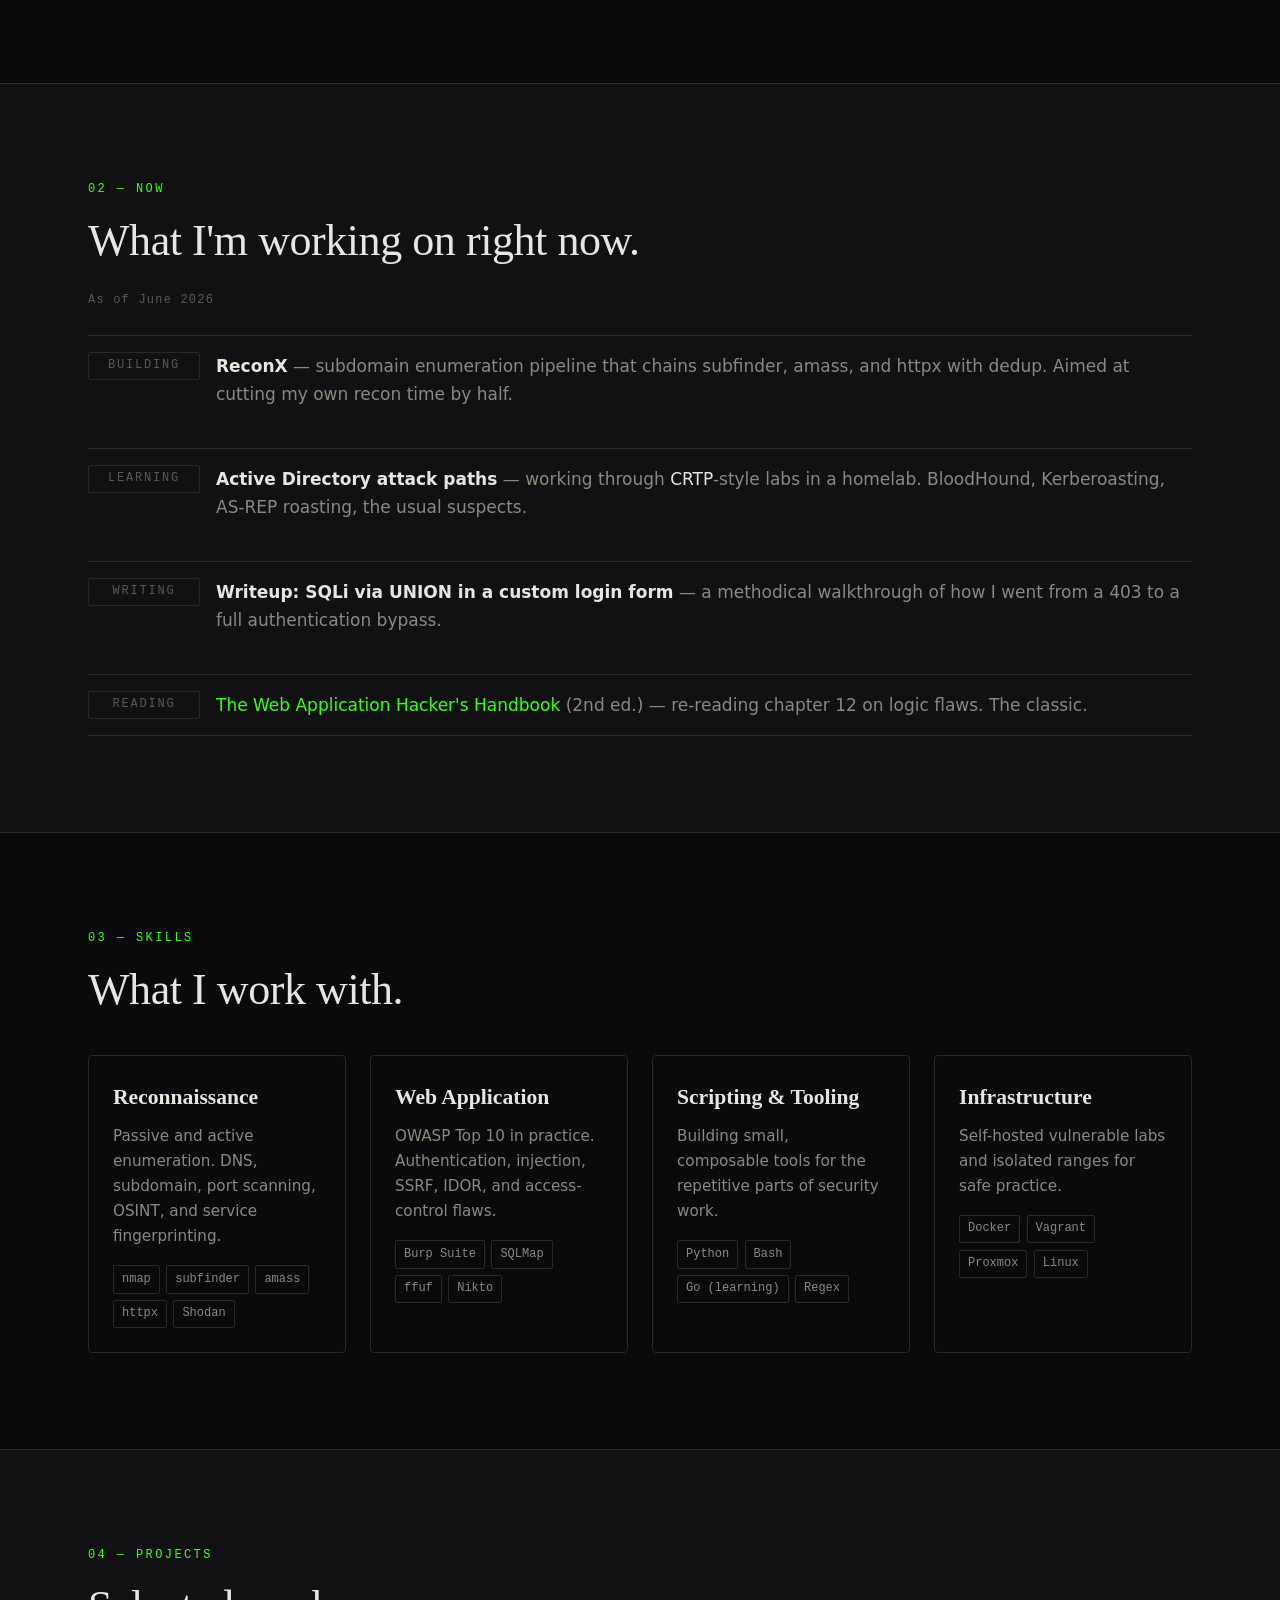
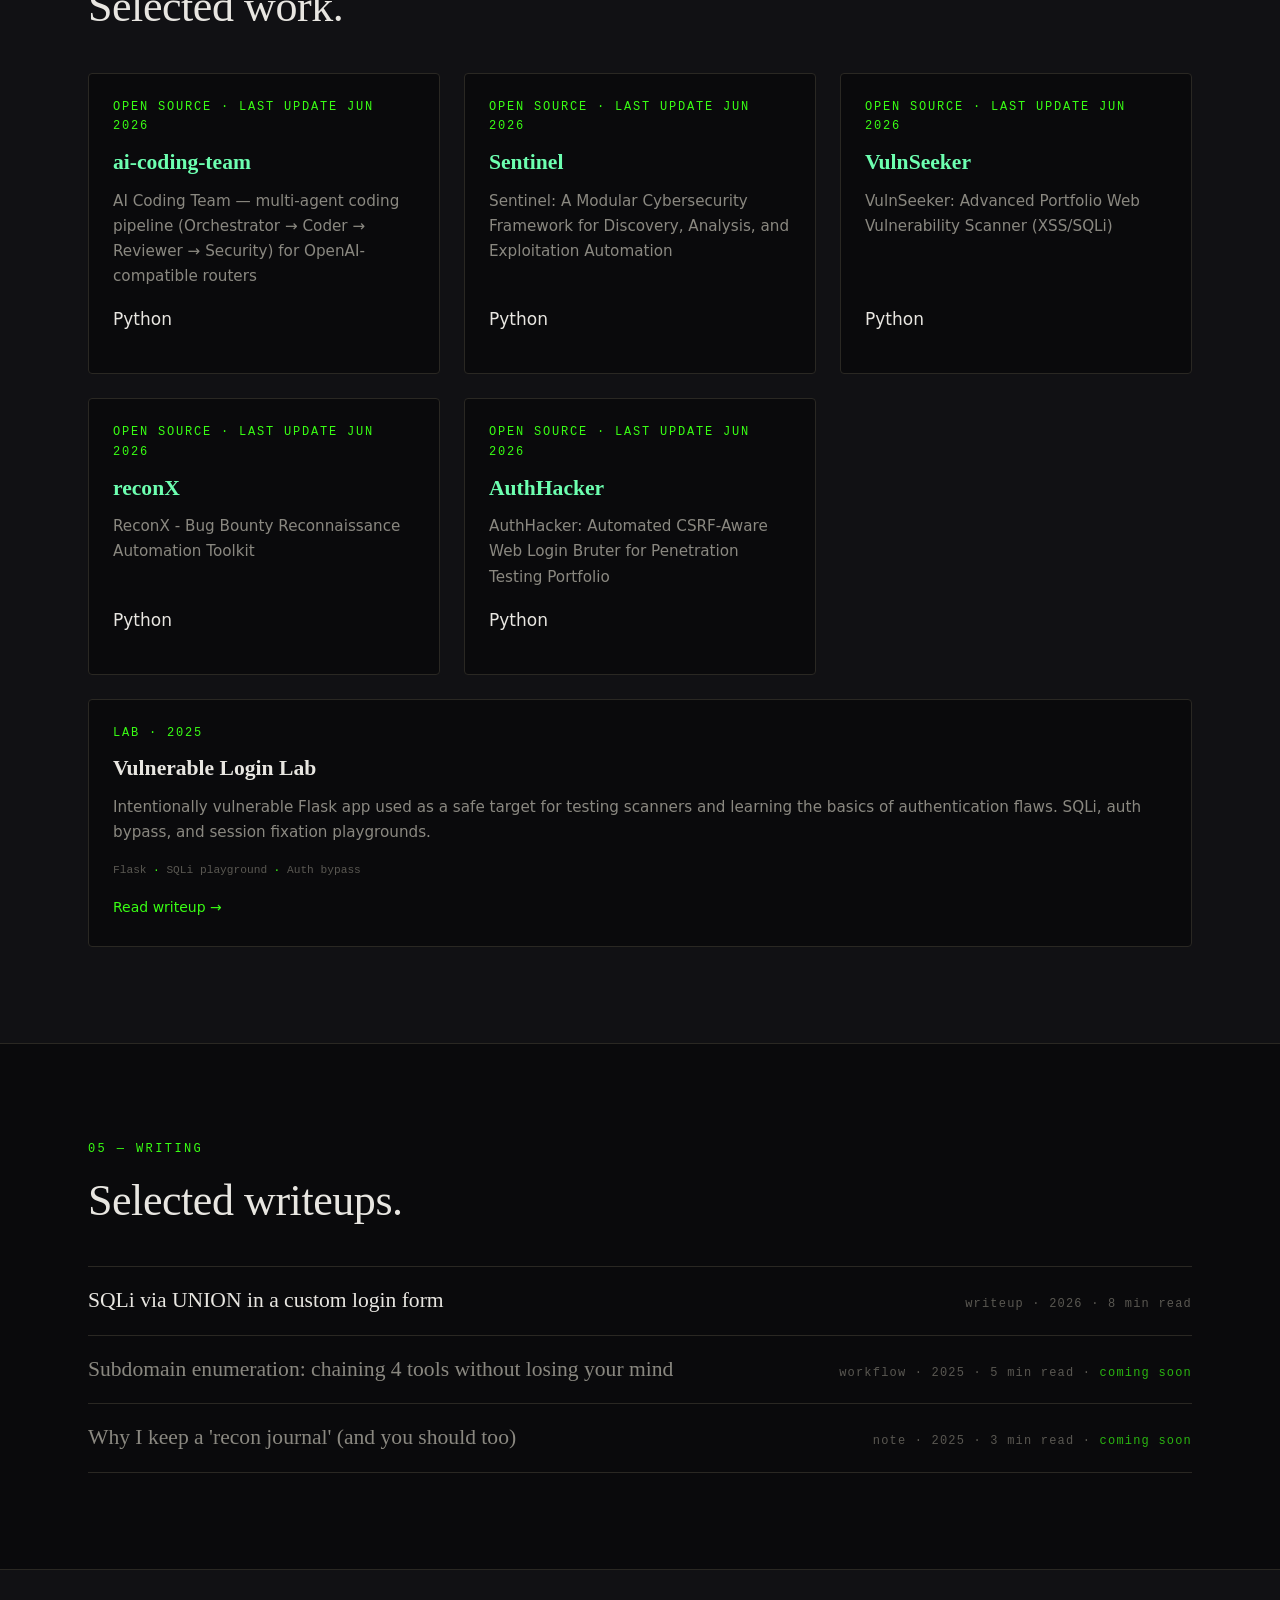
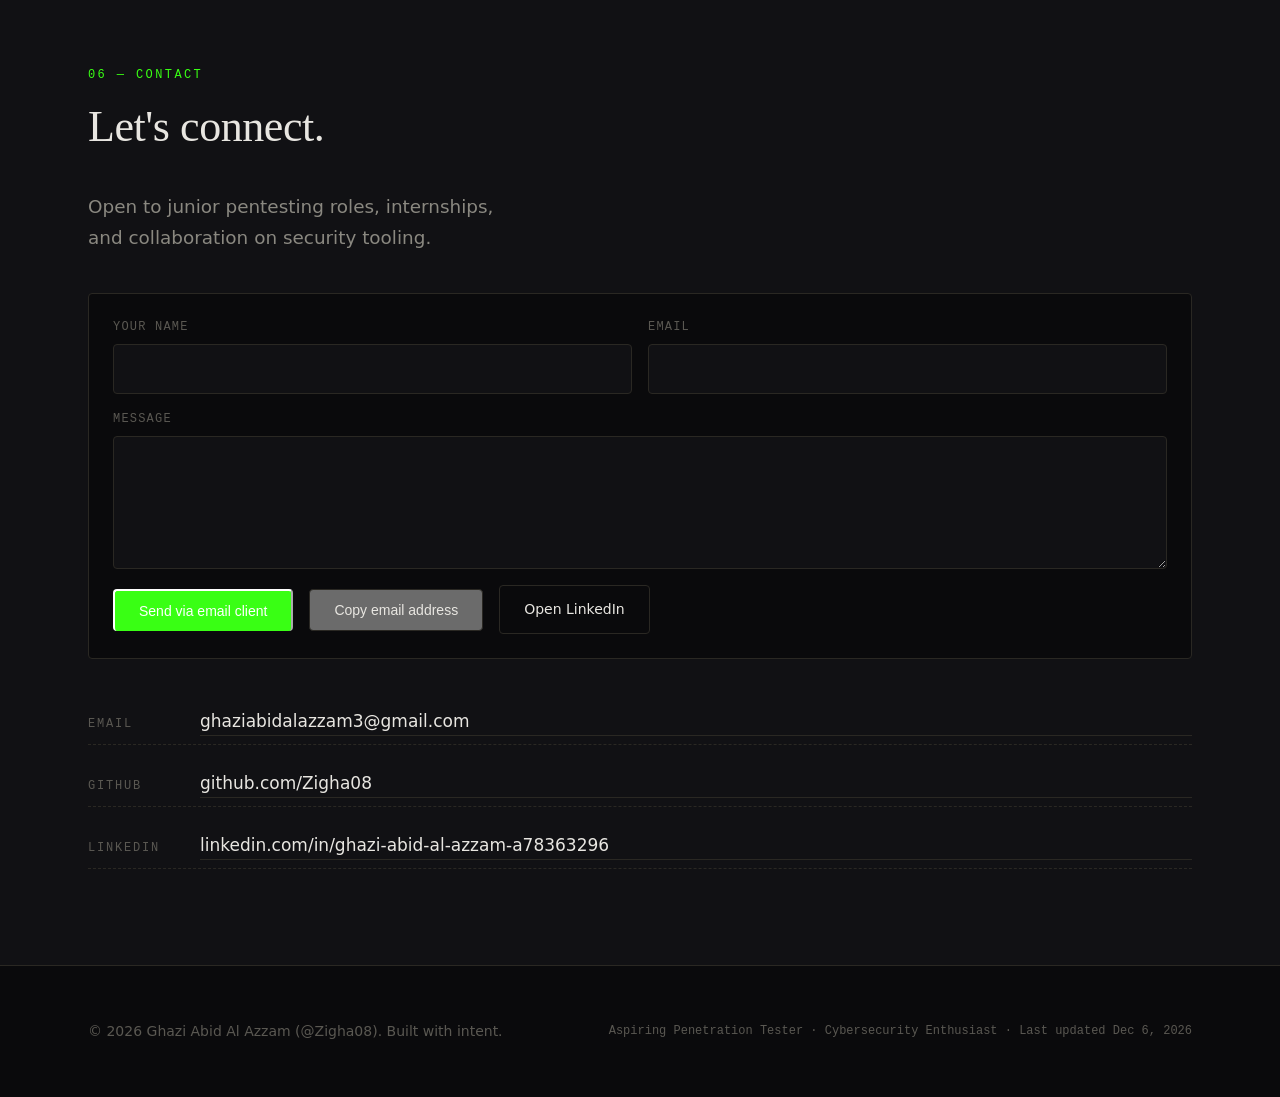
==== commit ac1dea91: "Maintenance audit pass: fix typos, normalize LinkedIn, remove dead code Audit findings: - HIGH: Typo" ====
--- a/index.html
+++ b/index.html
@@ -297,7 +297,7 @@
           <article class="project-card">
             <p class="project-tag">Open Source · Last update Jun 2026</p>
             <h3 class="project-title"><a href="https://github.com/Zigha08/VulnSeeker" target="_blank" rel="noopener noreferrer">VulnSeeker</a></h3>
-            <p class="project-desc">VulnSeeker: Advanced Portofolio Web Vulnerability Scanner (XSS/SQLi)</p>
+            <p class="project-desc">VulnSeeker: Advanced Portfolio Web Vulnerability Scanner (XSS/SQLi)</p>
             <div class="project-meta">
               <span class="project-lang">Python</span>
               
@@ -317,7 +317,7 @@
           <article class="project-card">
             <p class="project-tag">Open Source · Last update Jun 2026</p>
             <h3 class="project-title"><a href="https://github.com/Zigha08/AuthHacker" target="_blank" rel="noopener noreferrer">AuthHacker</a></h3>
-            <p class="project-desc">AuthHacker: Automated CSRF-Aware Web Login Bruter for Penetration Testing Portofolio</p>
+            <p class="project-desc">AuthHacker: Automated CSRF-Aware Web Login Bruter for Penetration Testing Portfolio</p>
             <div class="project-meta">
               <span class="project-lang">Python</span>
               
@@ -416,7 +416,7 @@
           </li>
           <li>
             <span class="contact-key">LinkedIn</span>
-            <a href="https://linkedin.com/in/ghazi-abid-al-azzam-a78363296" target="_blank" rel="noopener noreferrer">linkedin.com/in/ghazi-abid-al-azzam-a78363296</a>
+            <a href="https://www.linkedin.com/in/ghazi-abid-al-azzam-a78363296" target="_blank" rel="noopener noreferrer">linkedin.com/in/ghazi-abid-al-azzam-a78363296</a>
           </li>
         </ul>
       </div>
--- a/assets/style.css
+++ b/assets/style.css
@@ -66,15 +66,6 @@
 
 :root { color-scheme: dark; }
 
-/* Respect reduced motion */
-@media (prefers-reduced-motion: reduce) {
-  *, *::before, *::after {
-    animation-duration: 0.01ms !important;
-    transition-duration: 0.01ms !important;
-    scroll-behavior: auto !important;
-  }
-}
-
 /* ============================================================
    Reset & base
    ============================================================ */
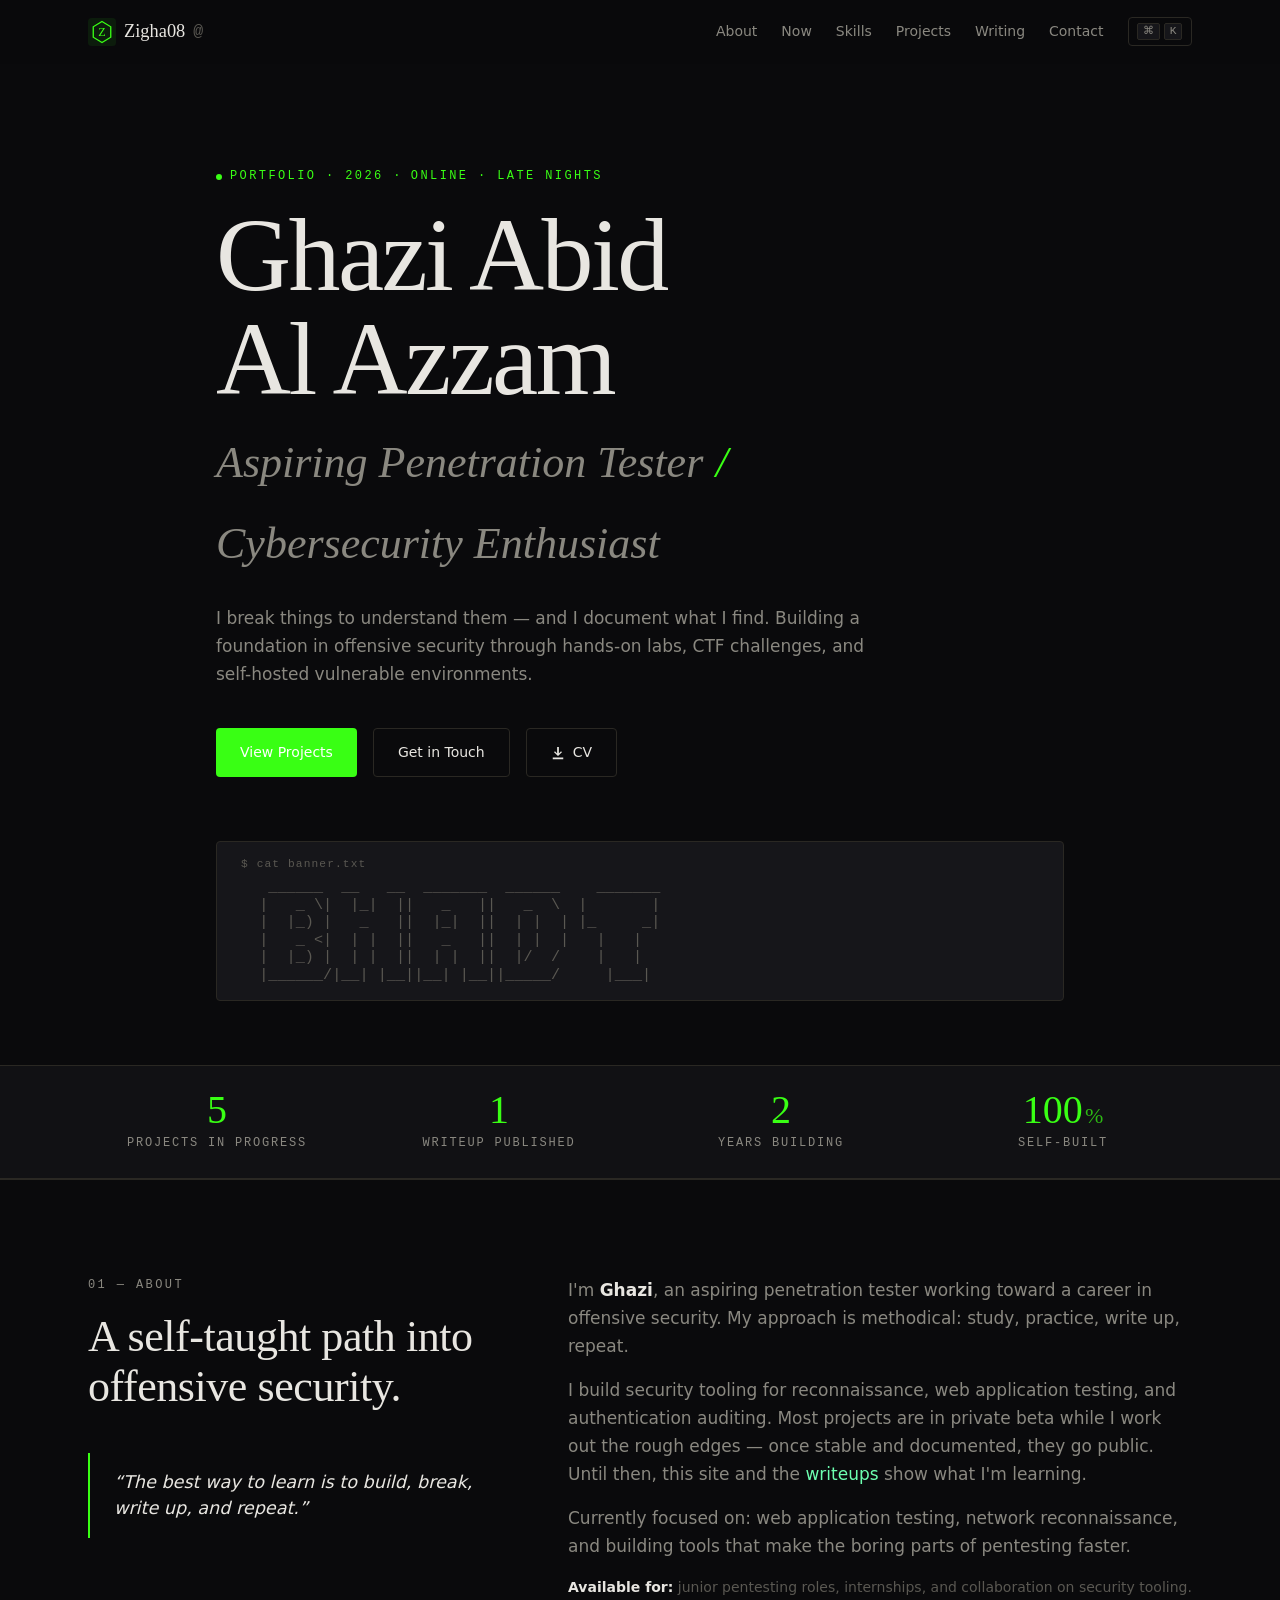
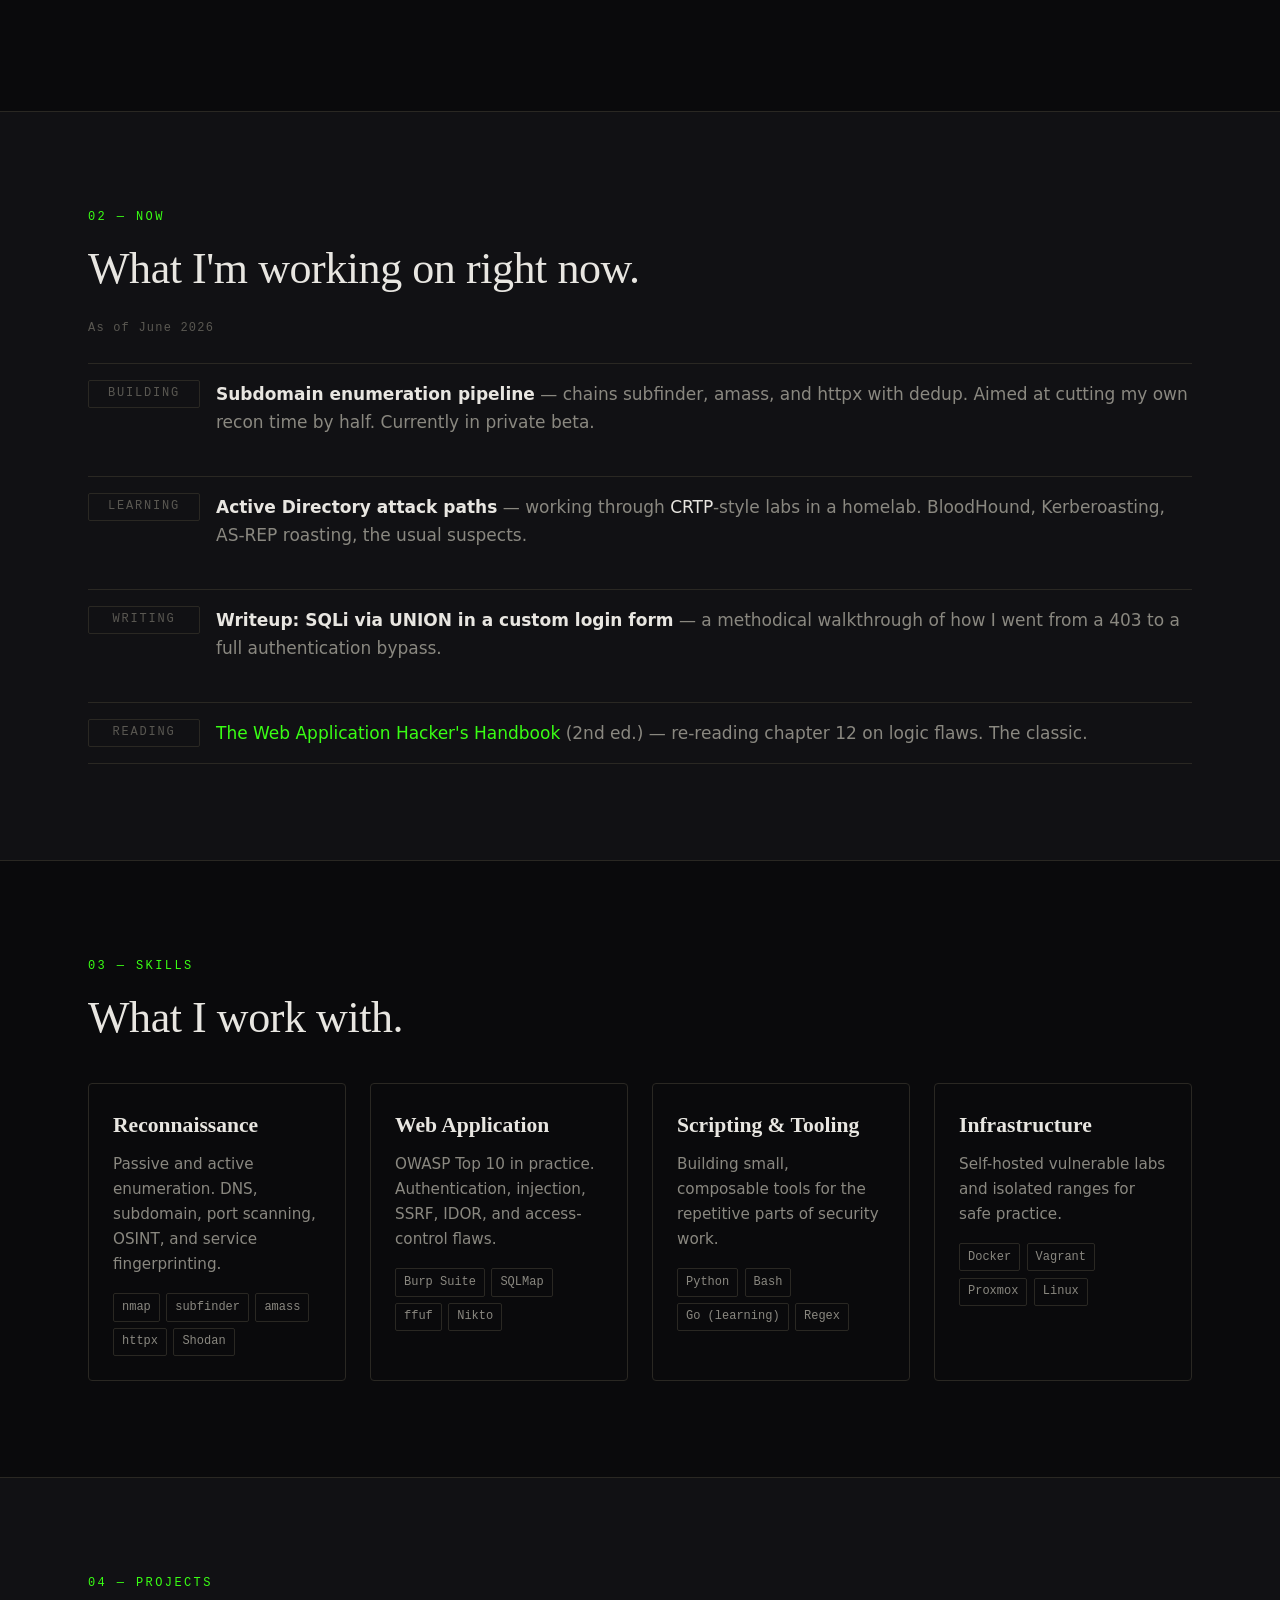
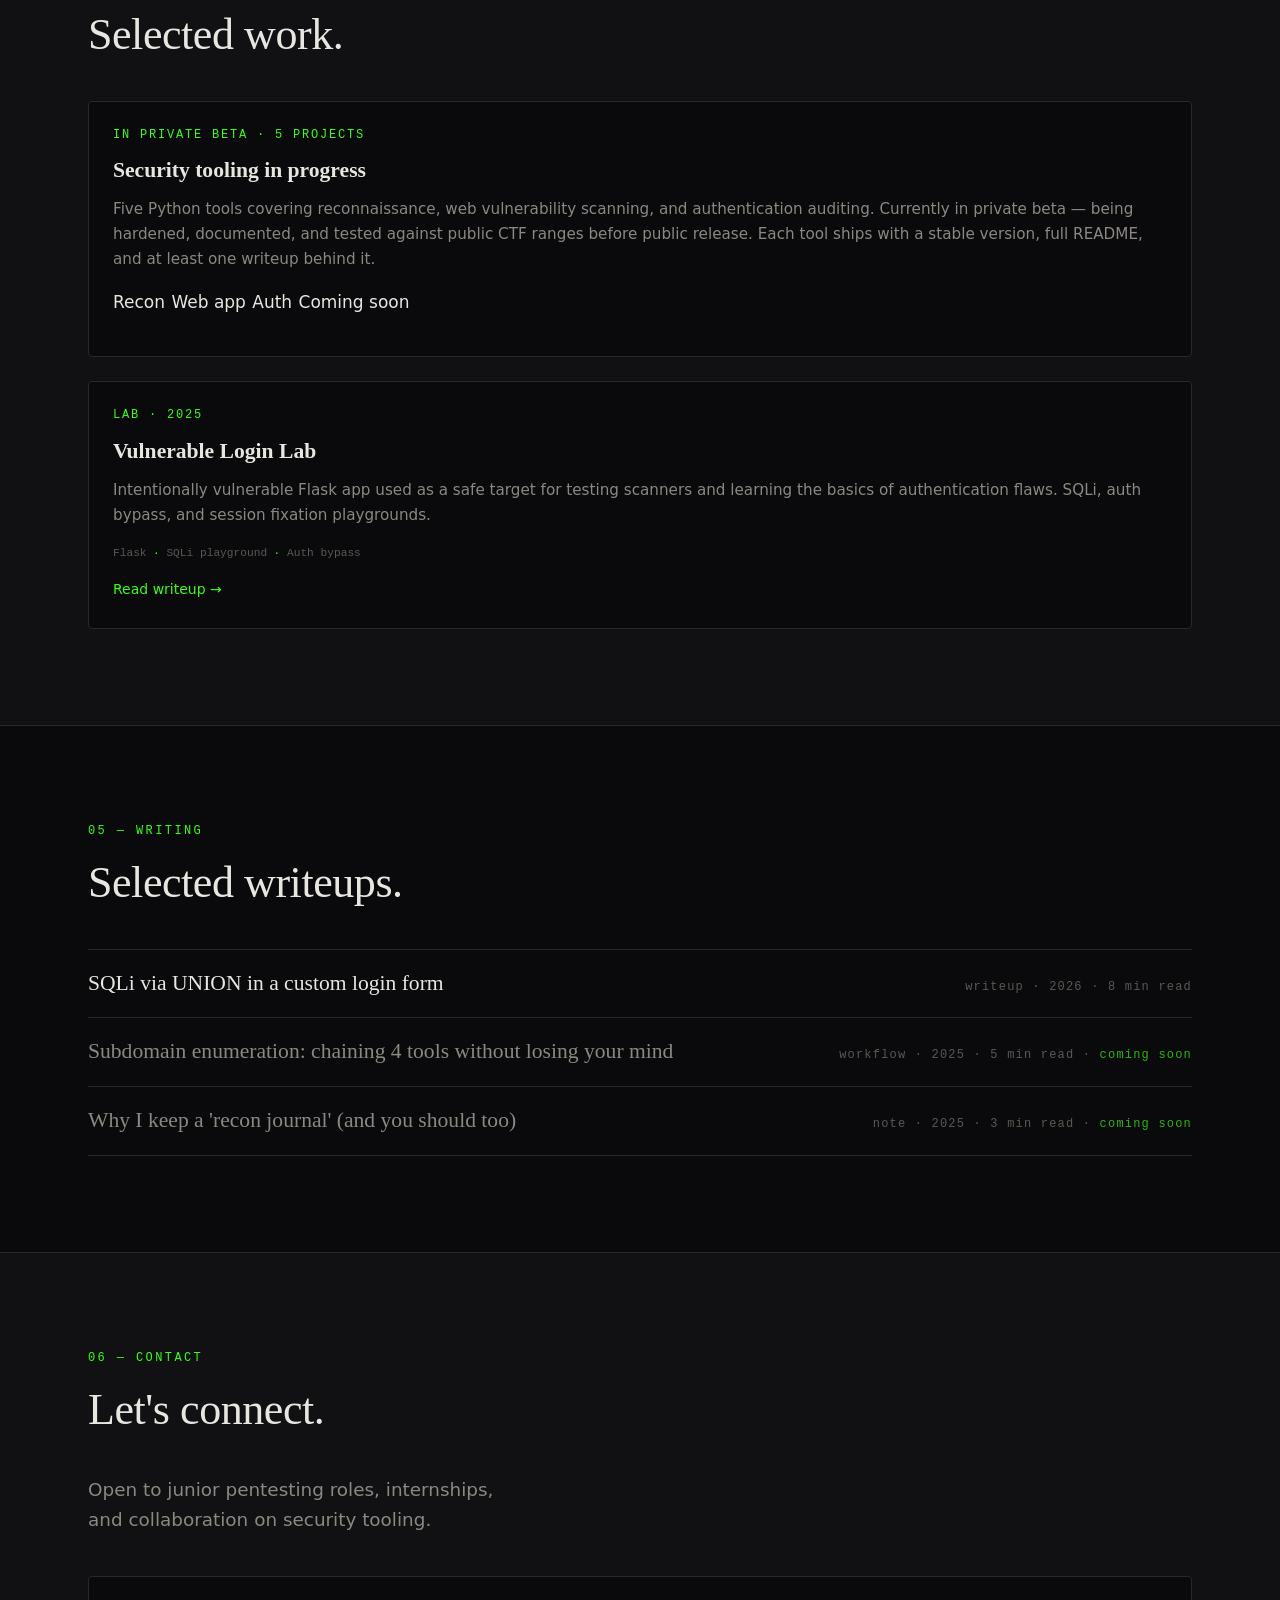
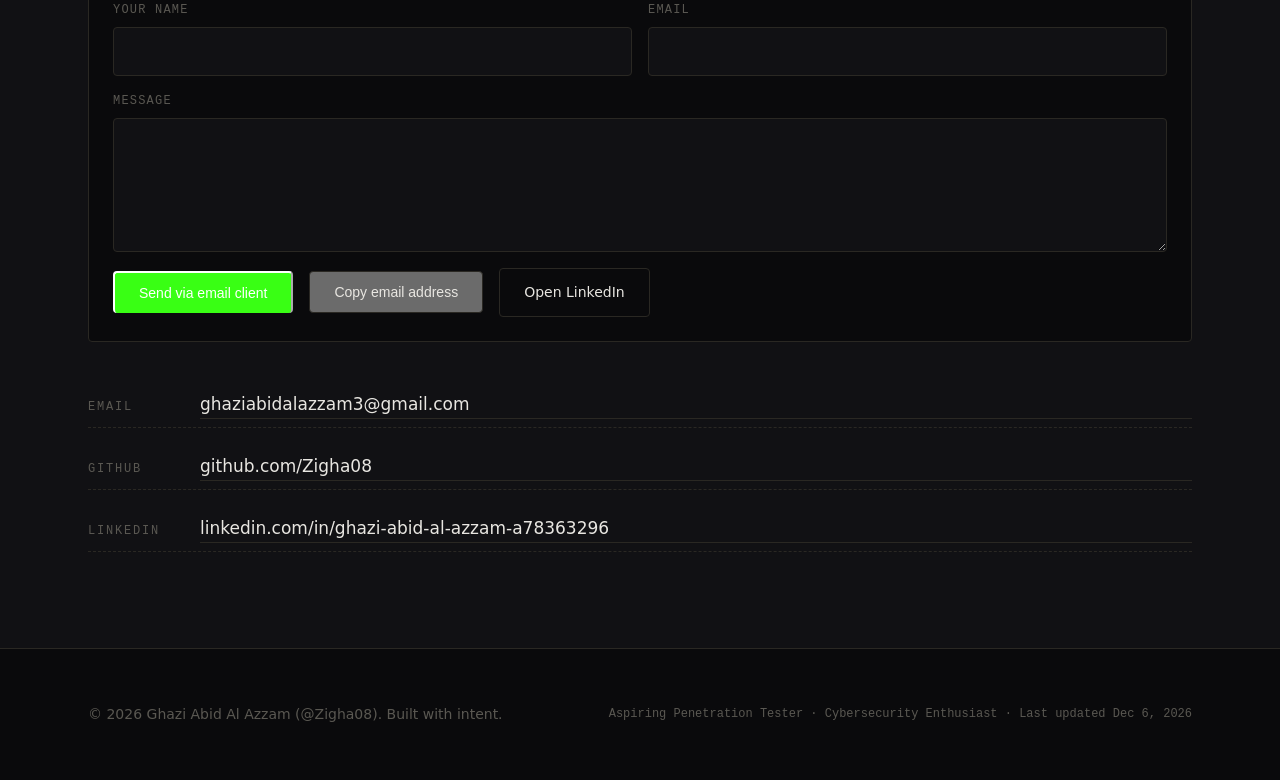
==== commit 8fc1ece7: "Hide private repos from portfolio: placeholder card + honest stats Pre-emptive cleanup before making" ====
--- a/index.html
+++ b/index.html
@@ -137,7 +137,7 @@
       <div class="container stats-grid">
         <div class="stat">
           <span class="stat-num">5</span>
-          <span class="stat-label">Open-source tools</span>
+          <span class="stat-label">Projects in progress</span>
         </div>
         <div class="stat">
           <span class="stat-num">1</span>
@@ -149,7 +149,7 @@
         </div>
         <div class="stat">
           <span class="stat-num">100<span class="stat-suffix">%</span></span>
-          <span class="stat-label">Open source</span>
+          <span class="stat-label">Self-built</span>
         </div>
       </div>
     </section>
@@ -171,9 +171,11 @@
             study, practice, write up, repeat.
           </p>
           <p>
-            I run an open-source security framework (<a href="https://github.com/Zigha08" target="_blank" rel="noopener noreferrer">Sentinel</a>)
-            for reconnaissance and reporting, and I document my learning journey
-            in public so others can follow or critique the work.
+            I build security tooling for reconnaissance, web application
+            testing, and authentication auditing. Most projects are in
+            private beta while I work out the rough edges — once stable
+            and documented, they go public. Until then, this site and the
+            <a href="#writing">writeups</a> show what I'm learning.
           </p>
           <p>
             Currently focused on: web application testing, network
@@ -198,9 +200,9 @@
           <li>
             <span class="now-tag">building</span>
             <div>
-              <strong>ReconX</strong> — subdomain enumeration pipeline that chains
+              <strong>Subdomain enumeration pipeline</strong> — chains
               subfinder, amass, and httpx with dedup. Aimed at cutting my own
-              recon time by half.
+              recon time by half. Currently in private beta.
             </div>
           </li>
           <li>
@@ -274,56 +276,17 @@
         <p class="section-label">04 — Projects</p>
         <h2 id="projects-title" class="section-title">Selected work.</h2>
         <div class="projects-grid">
-          <article class="project-card">
-            <p class="project-tag">Open Source · Last update Jun 2026</p>
-            <h3 class="project-title"><a href="https://github.com/Zigha08/ai-coding-team" target="_blank" rel="noopener noreferrer">ai-coding-team</a></h3>
-            <p class="project-desc">AI Coding Team — multi-agent coding pipeline (Orchestrator → Coder → Reviewer → Security) for OpenAI-compatible routers</p>
+          <article class="project-card project-card-placeholder">
+            <p class="project-tag">In private beta · 5 projects</p>
+            <h3 class="project-title">Security tooling in progress</h3>
+            <p class="project-desc">Five Python tools covering reconnaissance, web vulnerability scanning, and authentication auditing. Currently in private beta — being hardened, documented, and tested against public CTF ranges before public release. Each tool ships with a stable version, full README, and at least one writeup behind it.</p>
             <div class="project-meta">
-              <span class="project-lang">Python</span>
-              
-              
-            </div>
-            </article>
-          <article class="project-card">
-            <p class="project-tag">Open Source · Last update Jun 2026</p>
-            <h3 class="project-title"><a href="https://github.com/Zigha08/Sentinel" target="_blank" rel="noopener noreferrer">Sentinel</a></h3>
-            <p class="project-desc">Sentinel: A Modular Cybersecurity Framework for Discovery, Analysis, and Exploitation Automation</p>
-            <div class="project-meta">
-              <span class="project-lang">Python</span>
-              
-              
-            </div>
-            </article>
-          <article class="project-card">
-            <p class="project-tag">Open Source · Last update Jun 2026</p>
-            <h3 class="project-title"><a href="https://github.com/Zigha08/VulnSeeker" target="_blank" rel="noopener noreferrer">VulnSeeker</a></h3>
-            <p class="project-desc">VulnSeeker: Advanced Portfolio Web Vulnerability Scanner (XSS/SQLi)</p>
-            <div class="project-meta">
-              <span class="project-lang">Python</span>
-              
-              
-            </div>
-            </article>
-          <article class="project-card">
-            <p class="project-tag">Open Source · Last update Jun 2026</p>
-            <h3 class="project-title"><a href="https://github.com/Zigha08/reconX" target="_blank" rel="noopener noreferrer">reconX</a></h3>
-            <p class="project-desc">ReconX - Bug Bounty Reconnaissance Automation Toolkit</p>
-            <div class="project-meta">
-              <span class="project-lang">Python</span>
-              
-              
-            </div>
-            </article>
-          <article class="project-card">
-            <p class="project-tag">Open Source · Last update Jun 2026</p>
-            <h3 class="project-title"><a href="https://github.com/Zigha08/AuthHacker" target="_blank" rel="noopener noreferrer">AuthHacker</a></h3>
-            <p class="project-desc">AuthHacker: Automated CSRF-Aware Web Login Bruter for Penetration Testing Portfolio</p>
-            <div class="project-meta">
-              <span class="project-lang">Python</span>
-              
-              
-            </div>
-            </article>
+              <span>Recon</span>
+              <span>Web app</span>
+              <span>Auth</span>
+              <span class="project-meta-status">Coming soon</span>
+            </div>
+          </article>
         </div>
         <!--MANUAL-CARDS-START
         Cards below this marker are NOT touched by the sync-repos workflow.
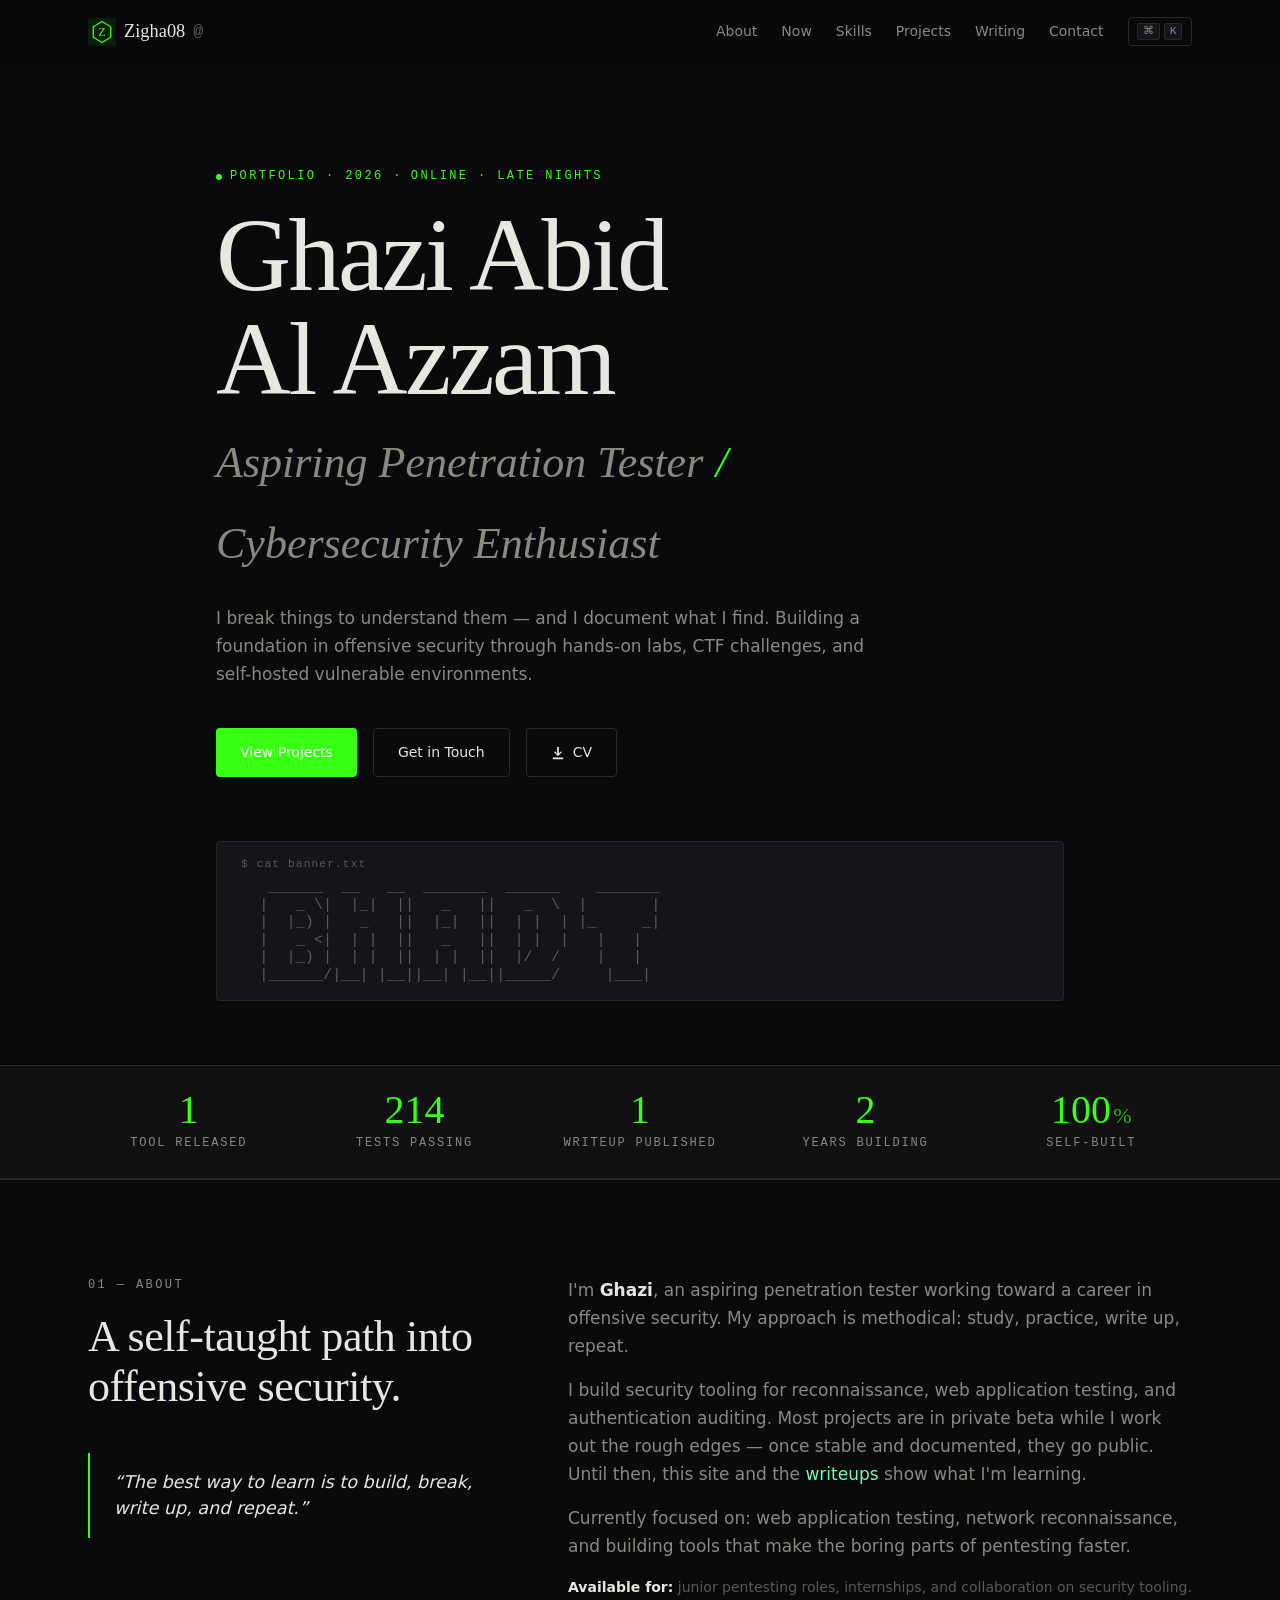
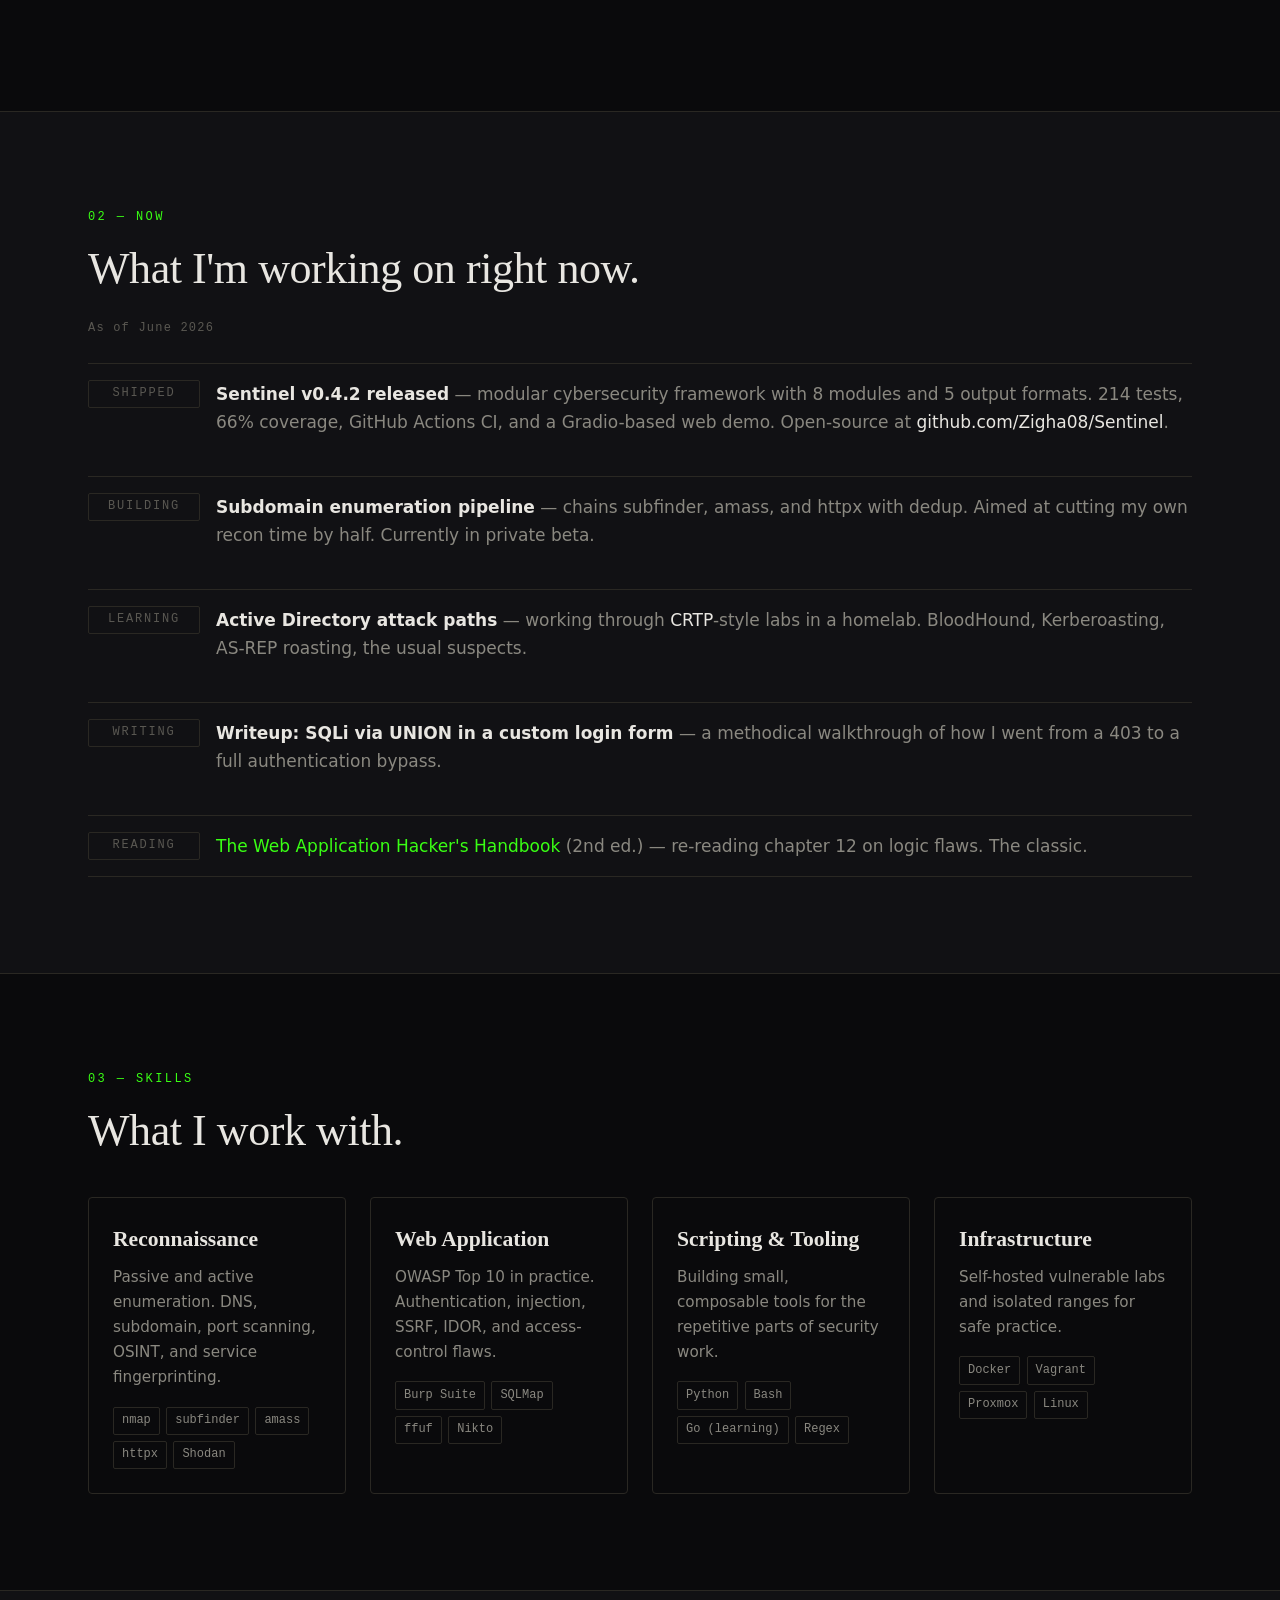
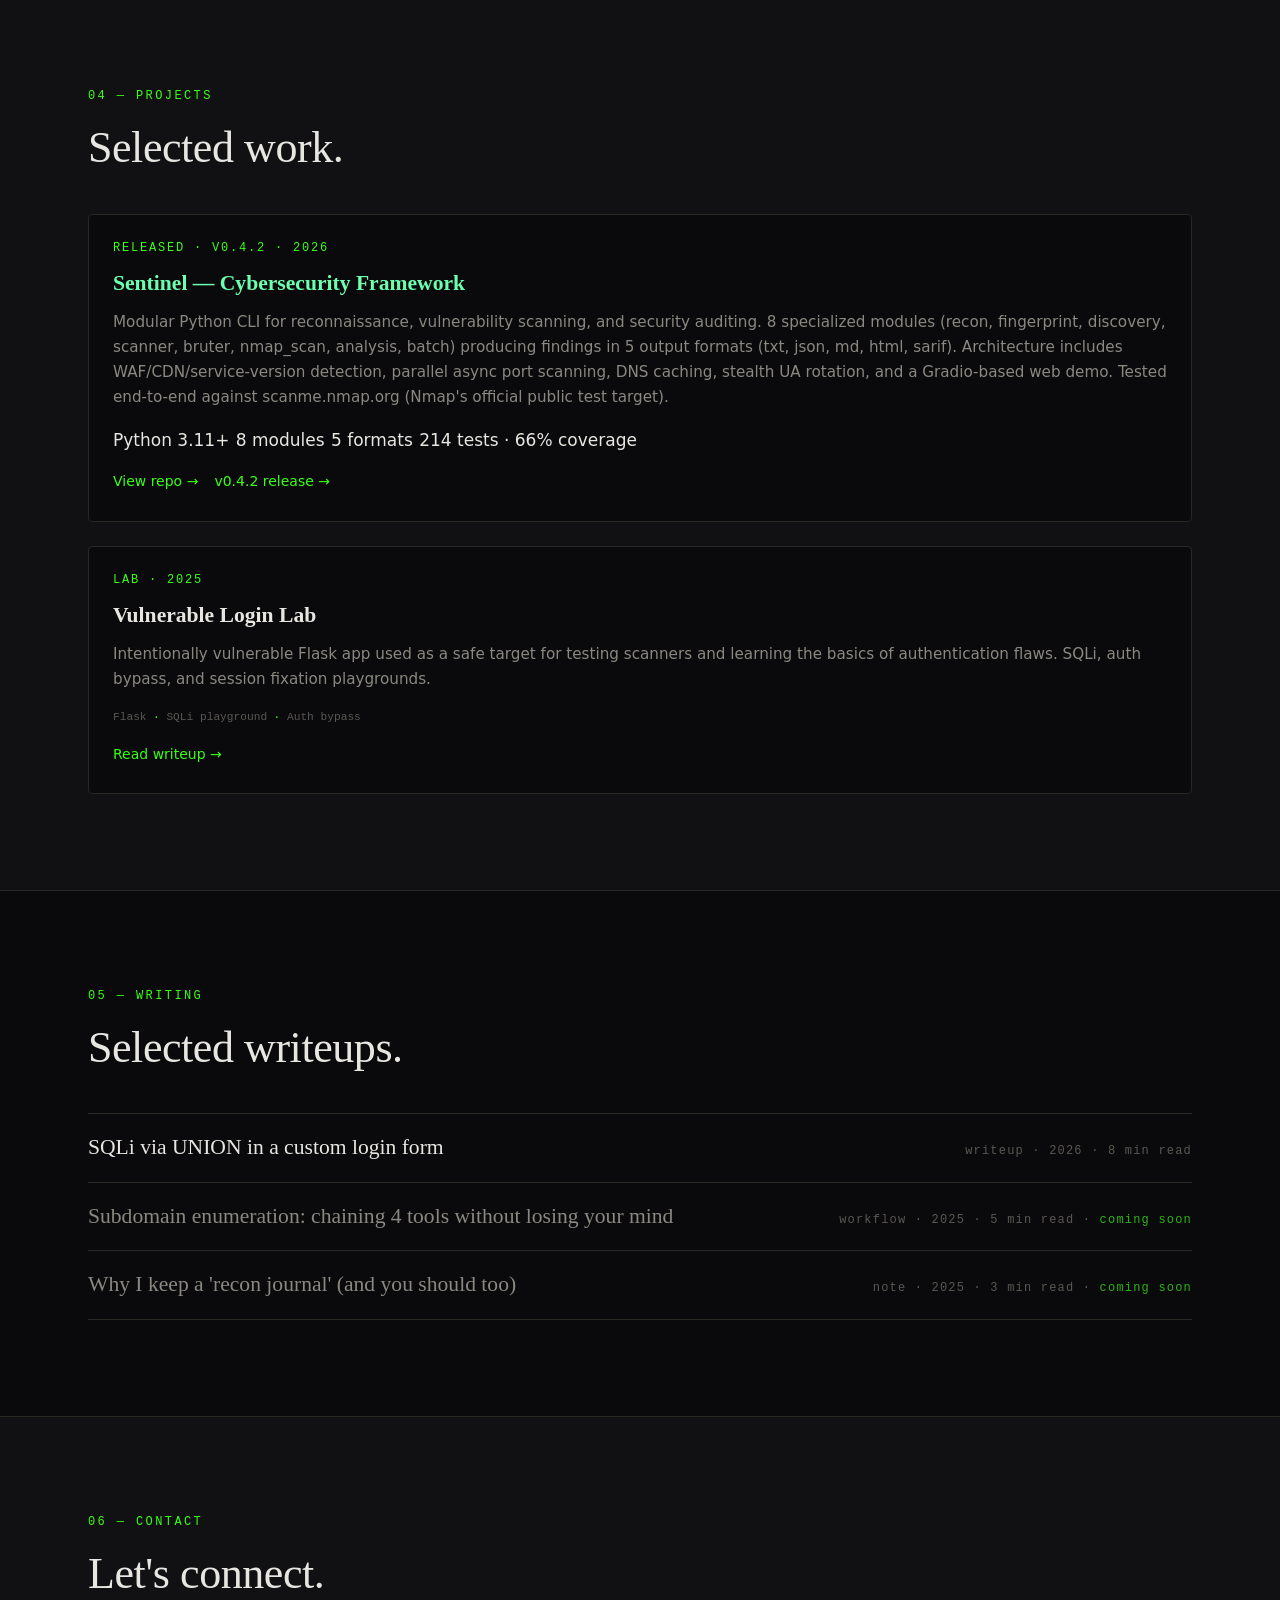
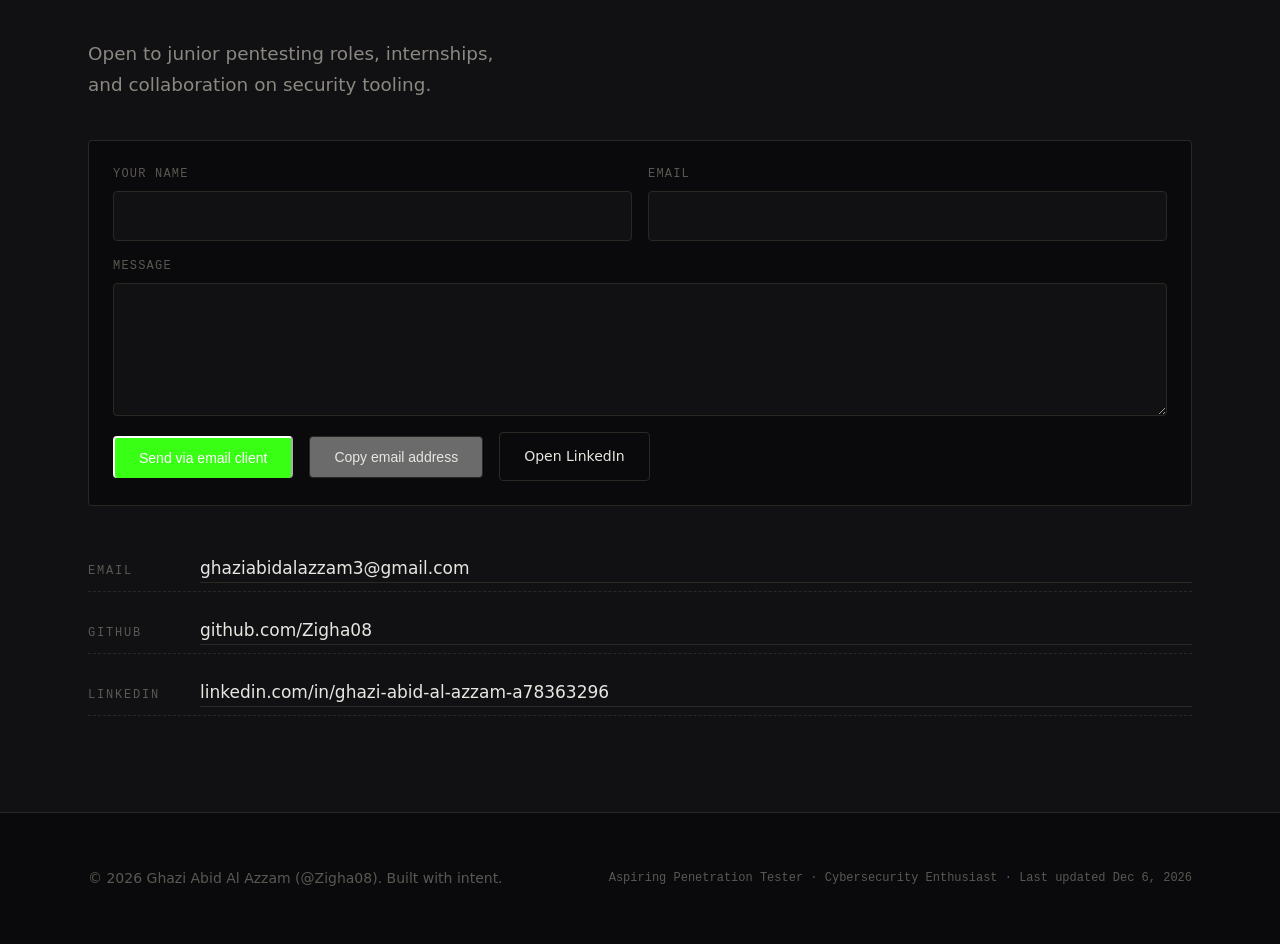
==== commit 6fbe3db8: "feat(portfolio): showcase Sentinel v0.4.2 release + update stats + Now section UPDATED index.html:  " ====
--- a/index.html
+++ b/index.html
@@ -136,8 +136,12 @@
     <section class="stats-bar" aria-label="Quick stats">
       <div class="container stats-grid">
         <div class="stat">
-          <span class="stat-num">5</span>
-          <span class="stat-label">Projects in progress</span>
+          <span class="stat-num">1</span>
+          <span class="stat-label">Tool released</span>
+        </div>
+        <div class="stat">
+          <span class="stat-num">214</span>
+          <span class="stat-label">Tests passing</span>
         </div>
         <div class="stat">
           <span class="stat-num">1</span>
@@ -198,6 +202,15 @@
         <p class="now-as-of">As of <time datetime="2026-06">June 2026</time></p>
         <ul class="now-list">
           <li>
+            <span class="now-tag">shipped</span>
+            <div>
+              <strong>Sentinel v0.4.2 released</strong> — modular cybersecurity
+              framework with 8 modules and 5 output formats. 214 tests,
+              66% coverage, GitHub Actions CI, and a Gradio-based web demo.
+              Open-source at <a href="https://github.com/Zigha08/Sentinel">github.com/Zigha08/Sentinel</a>.
+            </div>
+          </li>
+          <li>
             <span class="now-tag">building</span>
             <div>
               <strong>Subdomain enumeration pipeline</strong> — chains
@@ -276,15 +289,19 @@
         <p class="section-label">04 — Projects</p>
         <h2 id="projects-title" class="section-title">Selected work.</h2>
         <div class="projects-grid">
-          <article class="project-card project-card-placeholder">
-            <p class="project-tag">In private beta · 5 projects</p>
-            <h3 class="project-title">Security tooling in progress</h3>
-            <p class="project-desc">Five Python tools covering reconnaissance, web vulnerability scanning, and authentication auditing. Currently in private beta — being hardened, documented, and tested against public CTF ranges before public release. Each tool ships with a stable version, full README, and at least one writeup behind it.</p>
+          <article class="project-card">
+            <p class="project-tag">Released · v0.4.2 · 2026</p>
+            <h3 class="project-title"><a href="https://github.com/Zigha08/Sentinel">Sentinel — Cybersecurity Framework</a></h3>
+            <p class="project-desc">Modular Python CLI for reconnaissance, vulnerability scanning, and security auditing. 8 specialized modules (recon, fingerprint, discovery, scanner, bruter, nmap_scan, analysis, batch) producing findings in 5 output formats (txt, json, md, html, sarif). Architecture includes WAF/CDN/service-version detection, parallel async port scanning, DNS caching, stealth UA rotation, and a Gradio-based web demo. Tested end-to-end against scanme.nmap.org (Nmap's official public test target).</p>
             <div class="project-meta">
-              <span>Recon</span>
-              <span>Web app</span>
-              <span>Auth</span>
-              <span class="project-meta-status">Coming soon</span>
+              <span>Python 3.11+</span>
+              <span>8 modules</span>
+              <span>5 formats</span>
+              <span class="project-meta-status">214 tests · 66% coverage</span>
+            </div>
+            <div class="project-links">
+              <a href="https://github.com/Zigha08/Sentinel">View repo →</a>
+              <a href="https://github.com/Zigha08/Sentinel/releases/tag/v0.4.2">v0.4.2 release →</a>
             </div>
           </article>
         </div>
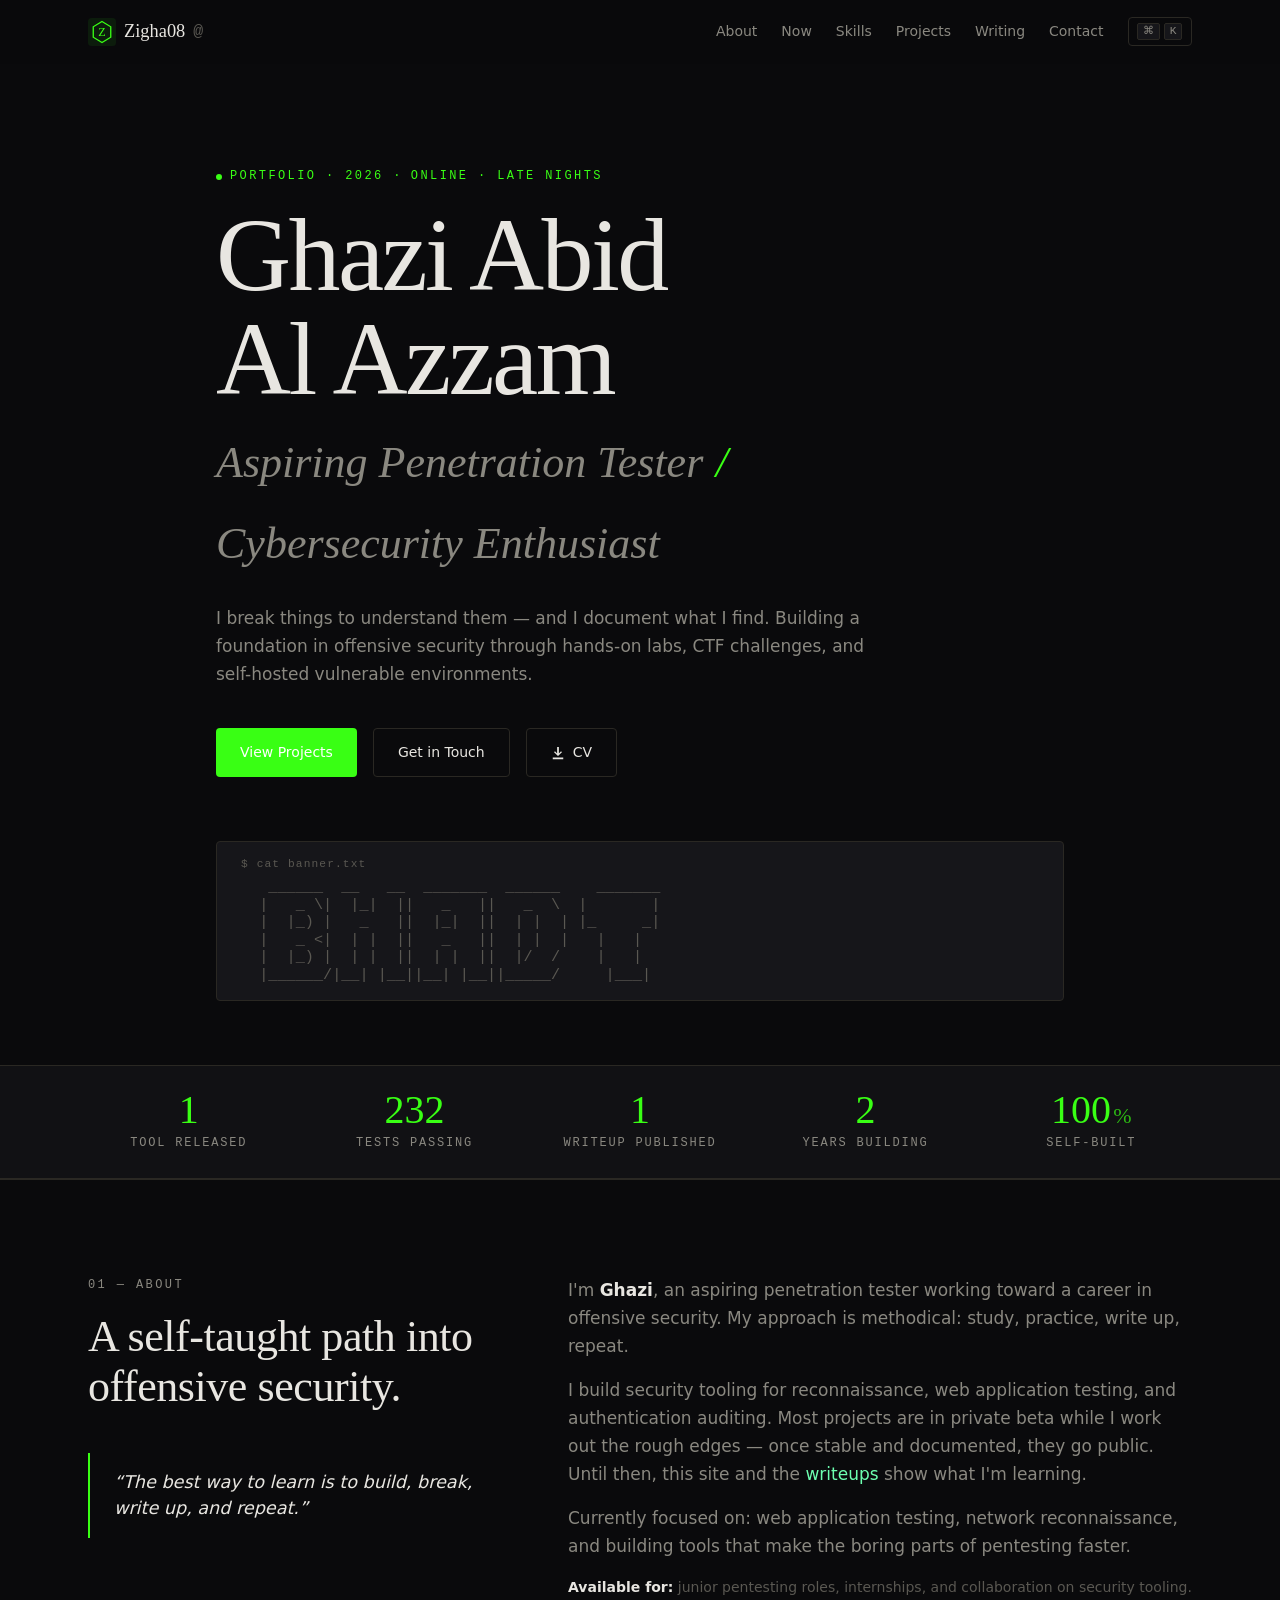
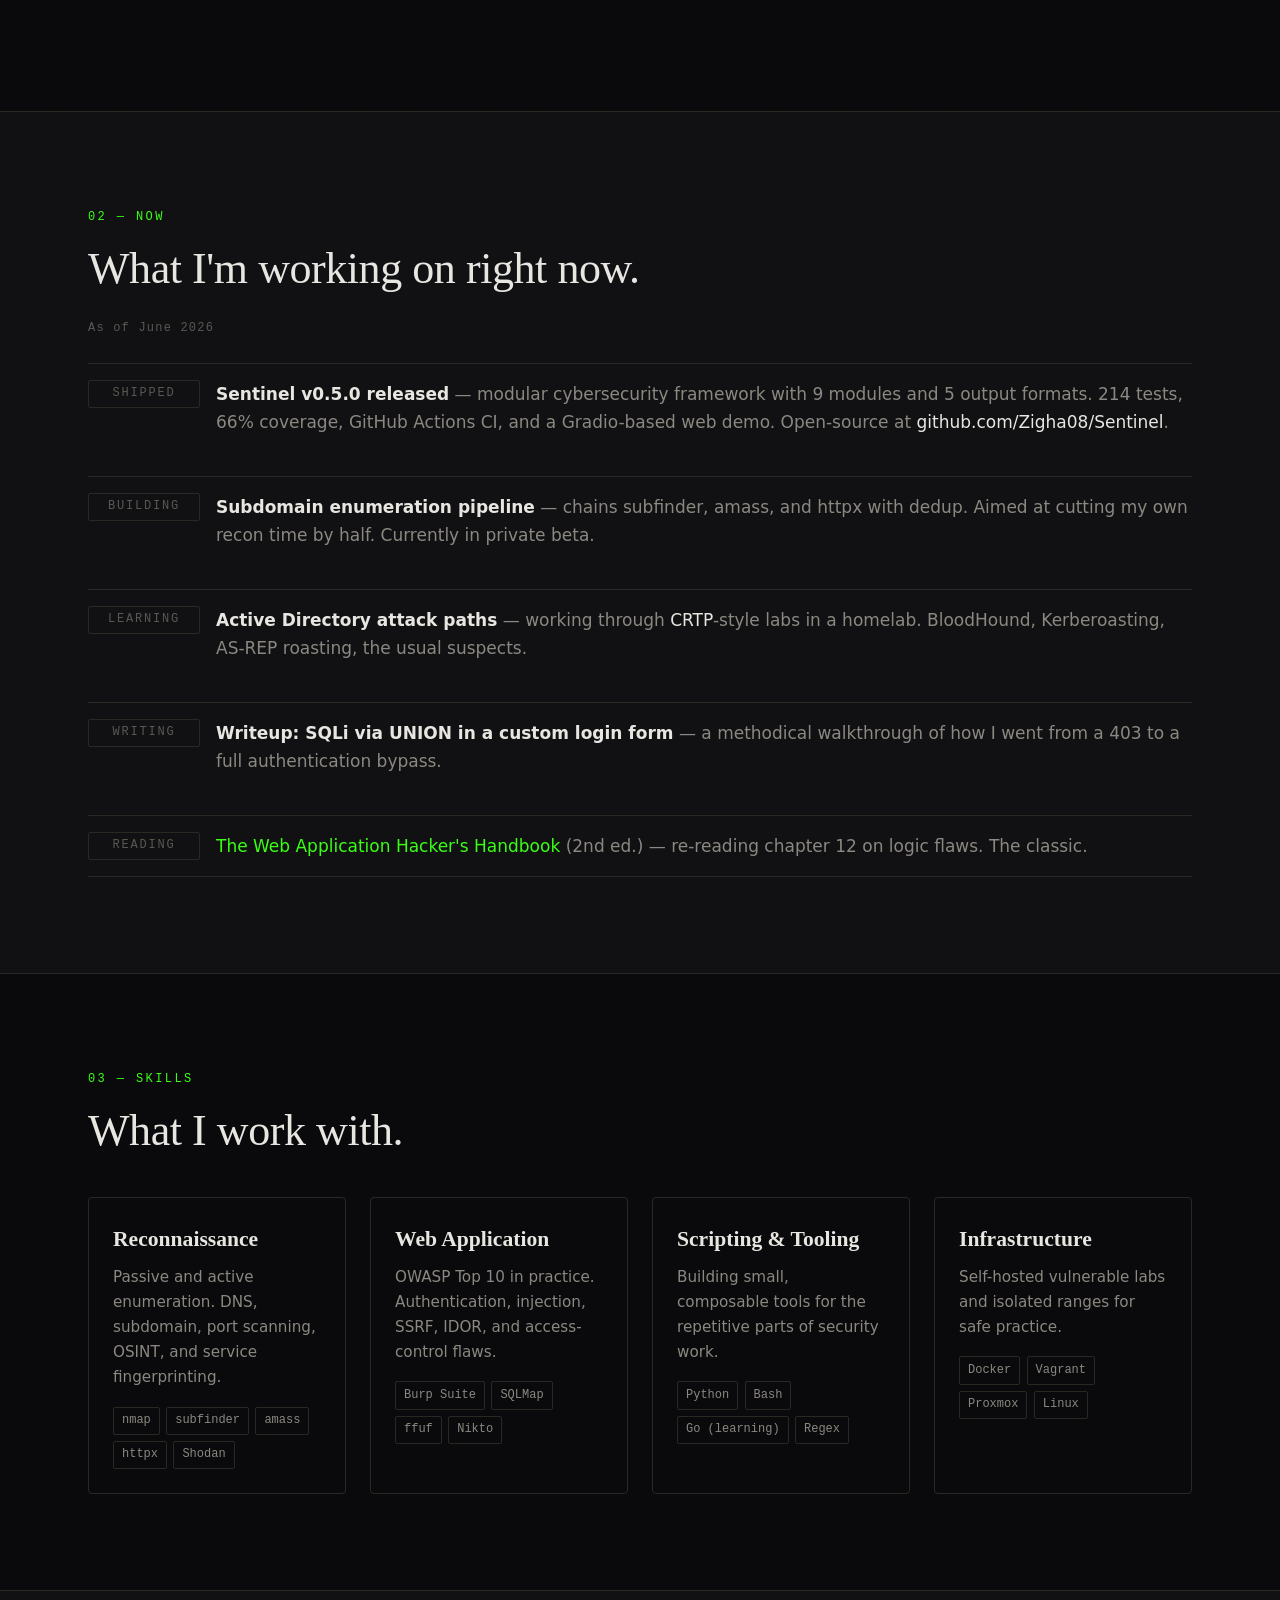
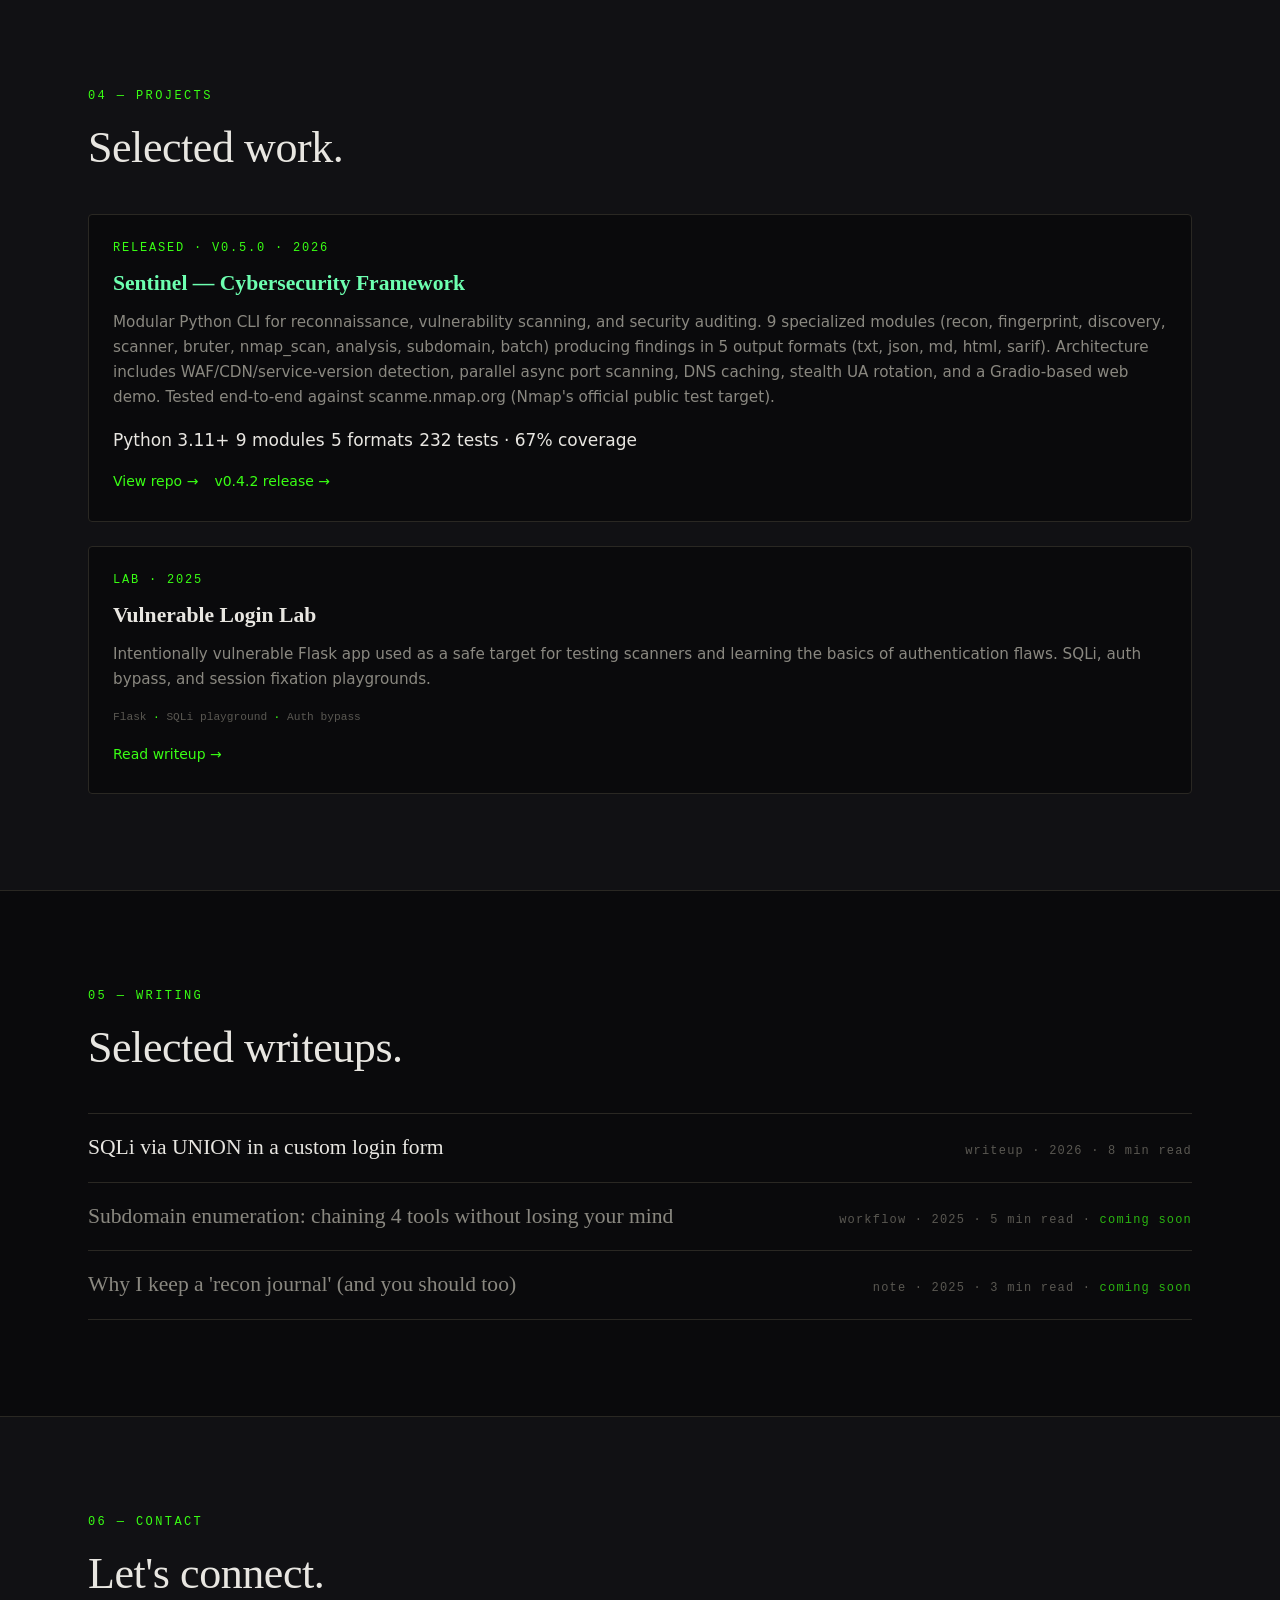
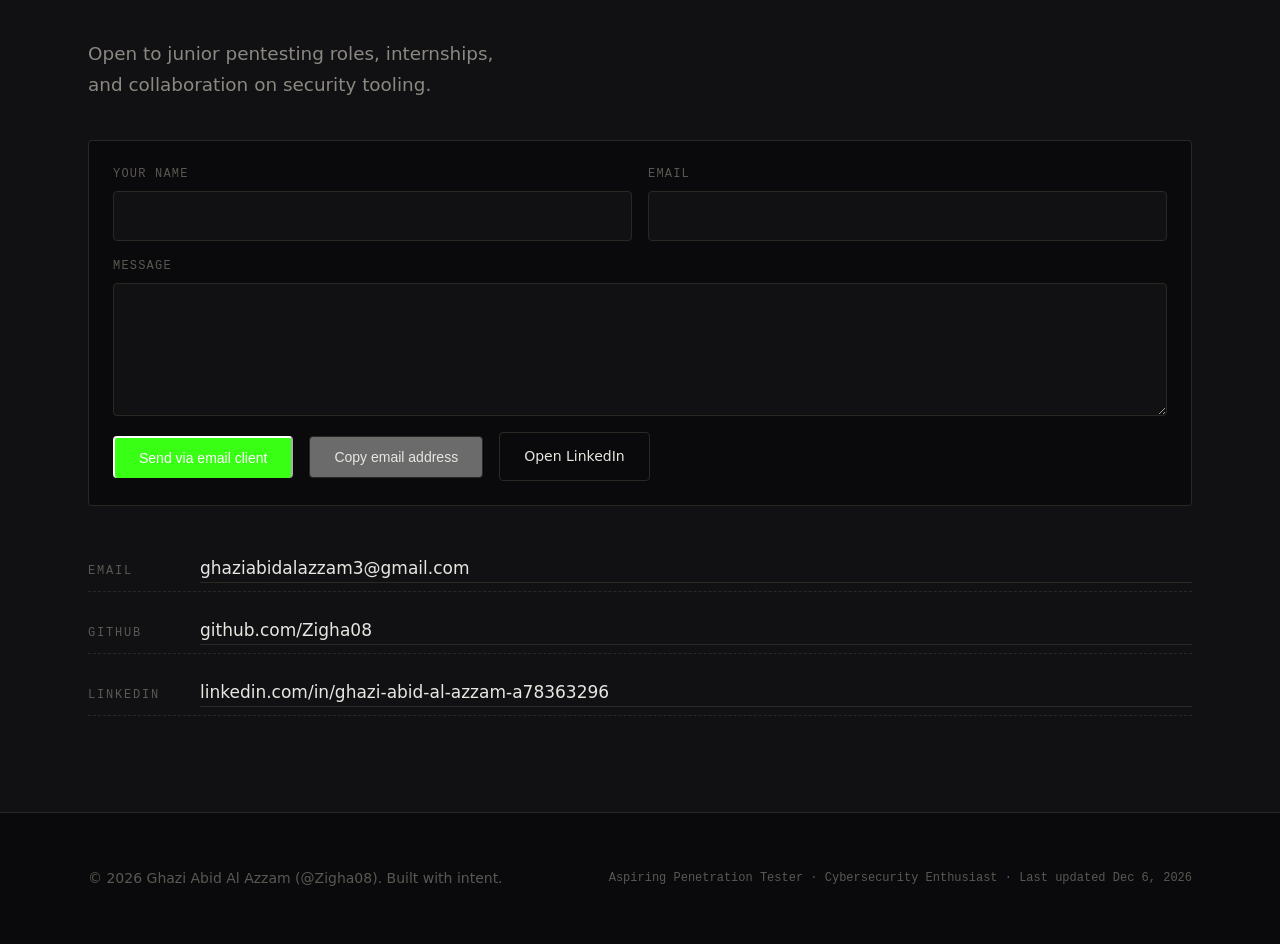
==== commit e0484d18: "feat(portfolio): showcase Sentinel v0.5.0 (consolidated + subdomain module) UPDATED index.html: - St" ====
--- a/index.html
+++ b/index.html
@@ -140,7 +140,7 @@
           <span class="stat-label">Tool released</span>
         </div>
         <div class="stat">
-          <span class="stat-num">214</span>
+          <span class="stat-num">232</span>
           <span class="stat-label">Tests passing</span>
         </div>
         <div class="stat">
@@ -204,8 +204,8 @@
           <li>
             <span class="now-tag">shipped</span>
             <div>
-              <strong>Sentinel v0.4.2 released</strong> — modular cybersecurity
-              framework with 8 modules and 5 output formats. 214 tests,
+              <strong>Sentinel v0.5.0 released</strong> — modular cybersecurity
+              framework with 9 modules and 5 output formats. 214 tests,
               66% coverage, GitHub Actions CI, and a Gradio-based web demo.
               Open-source at <a href="https://github.com/Zigha08/Sentinel">github.com/Zigha08/Sentinel</a>.
             </div>
@@ -290,14 +290,14 @@
         <h2 id="projects-title" class="section-title">Selected work.</h2>
         <div class="projects-grid">
           <article class="project-card">
-            <p class="project-tag">Released · v0.4.2 · 2026</p>
+            <p class="project-tag">Released · v0.5.0 · 2026</p>
             <h3 class="project-title"><a href="https://github.com/Zigha08/Sentinel">Sentinel — Cybersecurity Framework</a></h3>
-            <p class="project-desc">Modular Python CLI for reconnaissance, vulnerability scanning, and security auditing. 8 specialized modules (recon, fingerprint, discovery, scanner, bruter, nmap_scan, analysis, batch) producing findings in 5 output formats (txt, json, md, html, sarif). Architecture includes WAF/CDN/service-version detection, parallel async port scanning, DNS caching, stealth UA rotation, and a Gradio-based web demo. Tested end-to-end against scanme.nmap.org (Nmap's official public test target).</p>
+            <p class="project-desc">Modular Python CLI for reconnaissance, vulnerability scanning, and security auditing. 9 specialized modules (recon, fingerprint, discovery, scanner, bruter, nmap_scan, analysis, subdomain, batch) producing findings in 5 output formats (txt, json, md, html, sarif). Architecture includes WAF/CDN/service-version detection, parallel async port scanning, DNS caching, stealth UA rotation, and a Gradio-based web demo. Tested end-to-end against scanme.nmap.org (Nmap's official public test target).</p>
             <div class="project-meta">
               <span>Python 3.11+</span>
-              <span>8 modules</span>
+              <span>9 modules</span>
               <span>5 formats</span>
-              <span class="project-meta-status">214 tests · 66% coverage</span>
+              <span class="project-meta-status">232 tests · 67% coverage</span>
             </div>
             <div class="project-links">
               <a href="https://github.com/Zigha08/Sentinel">View repo →</a>
